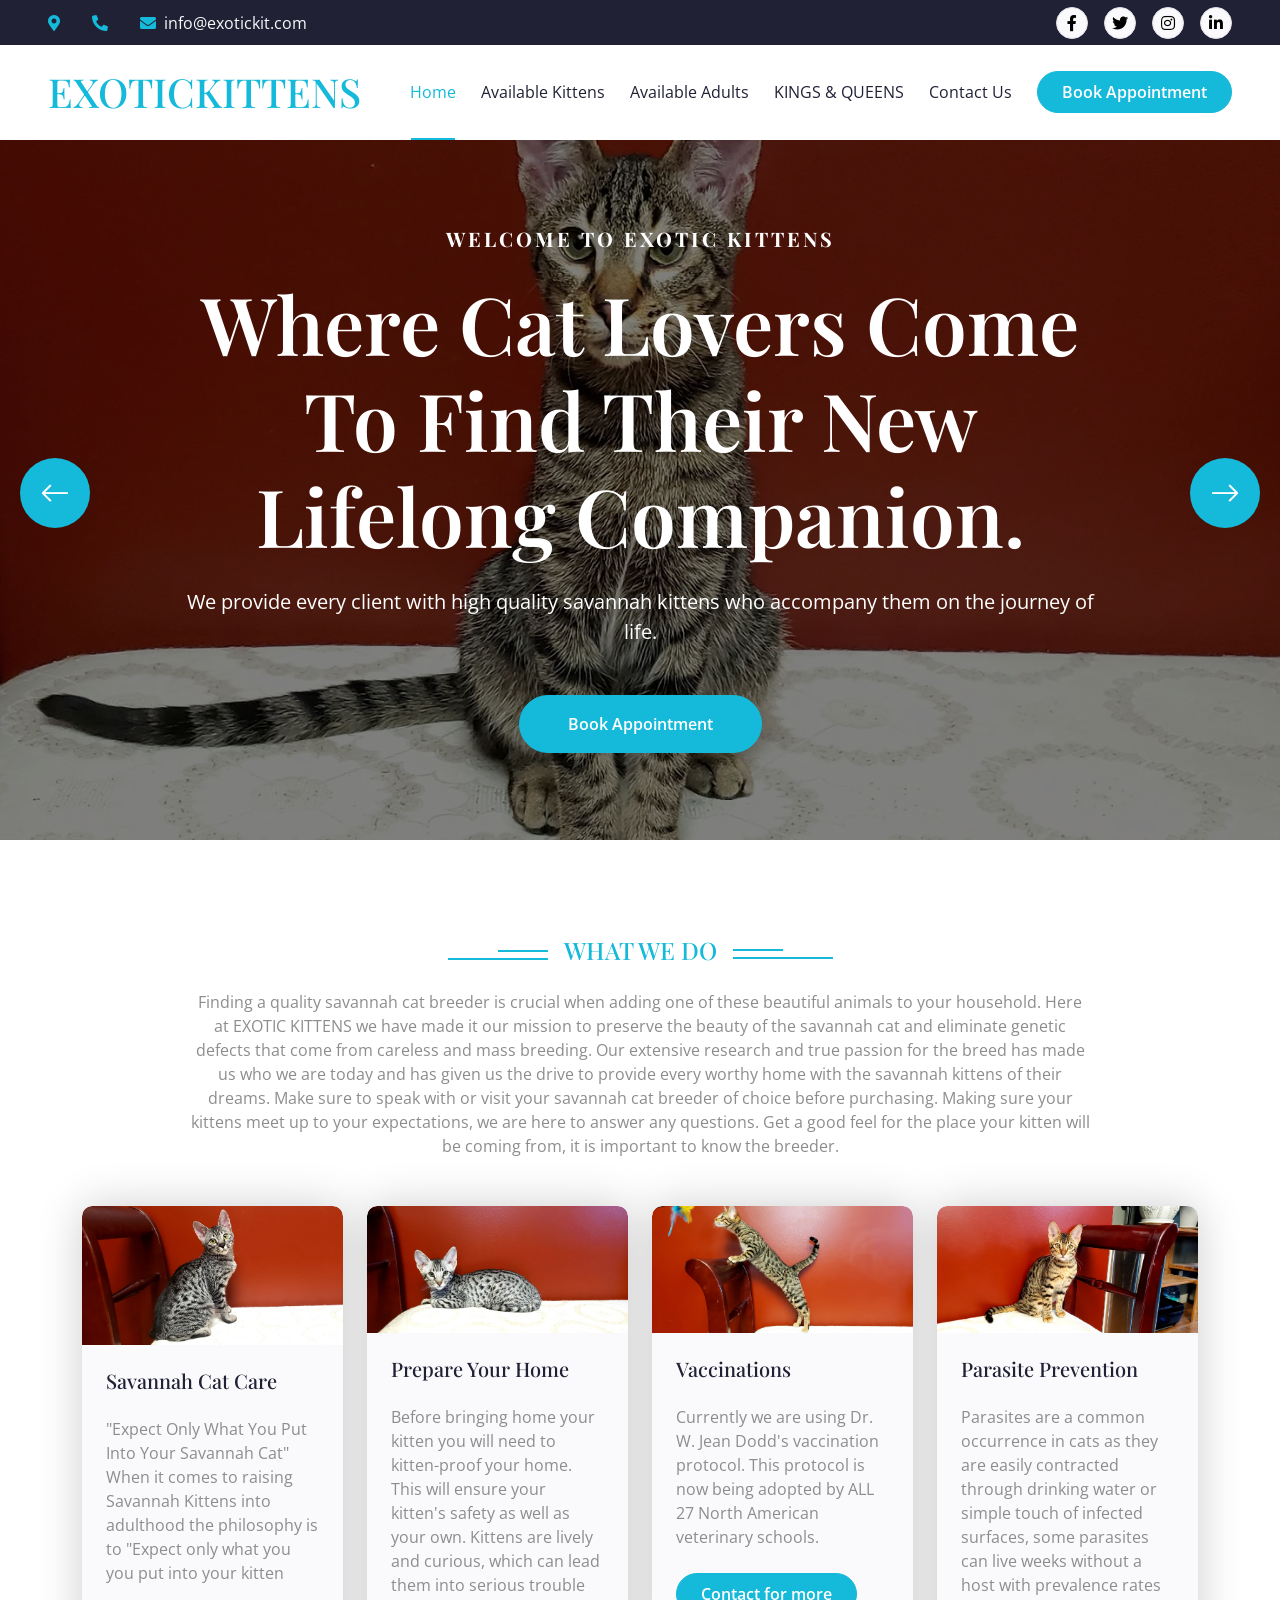
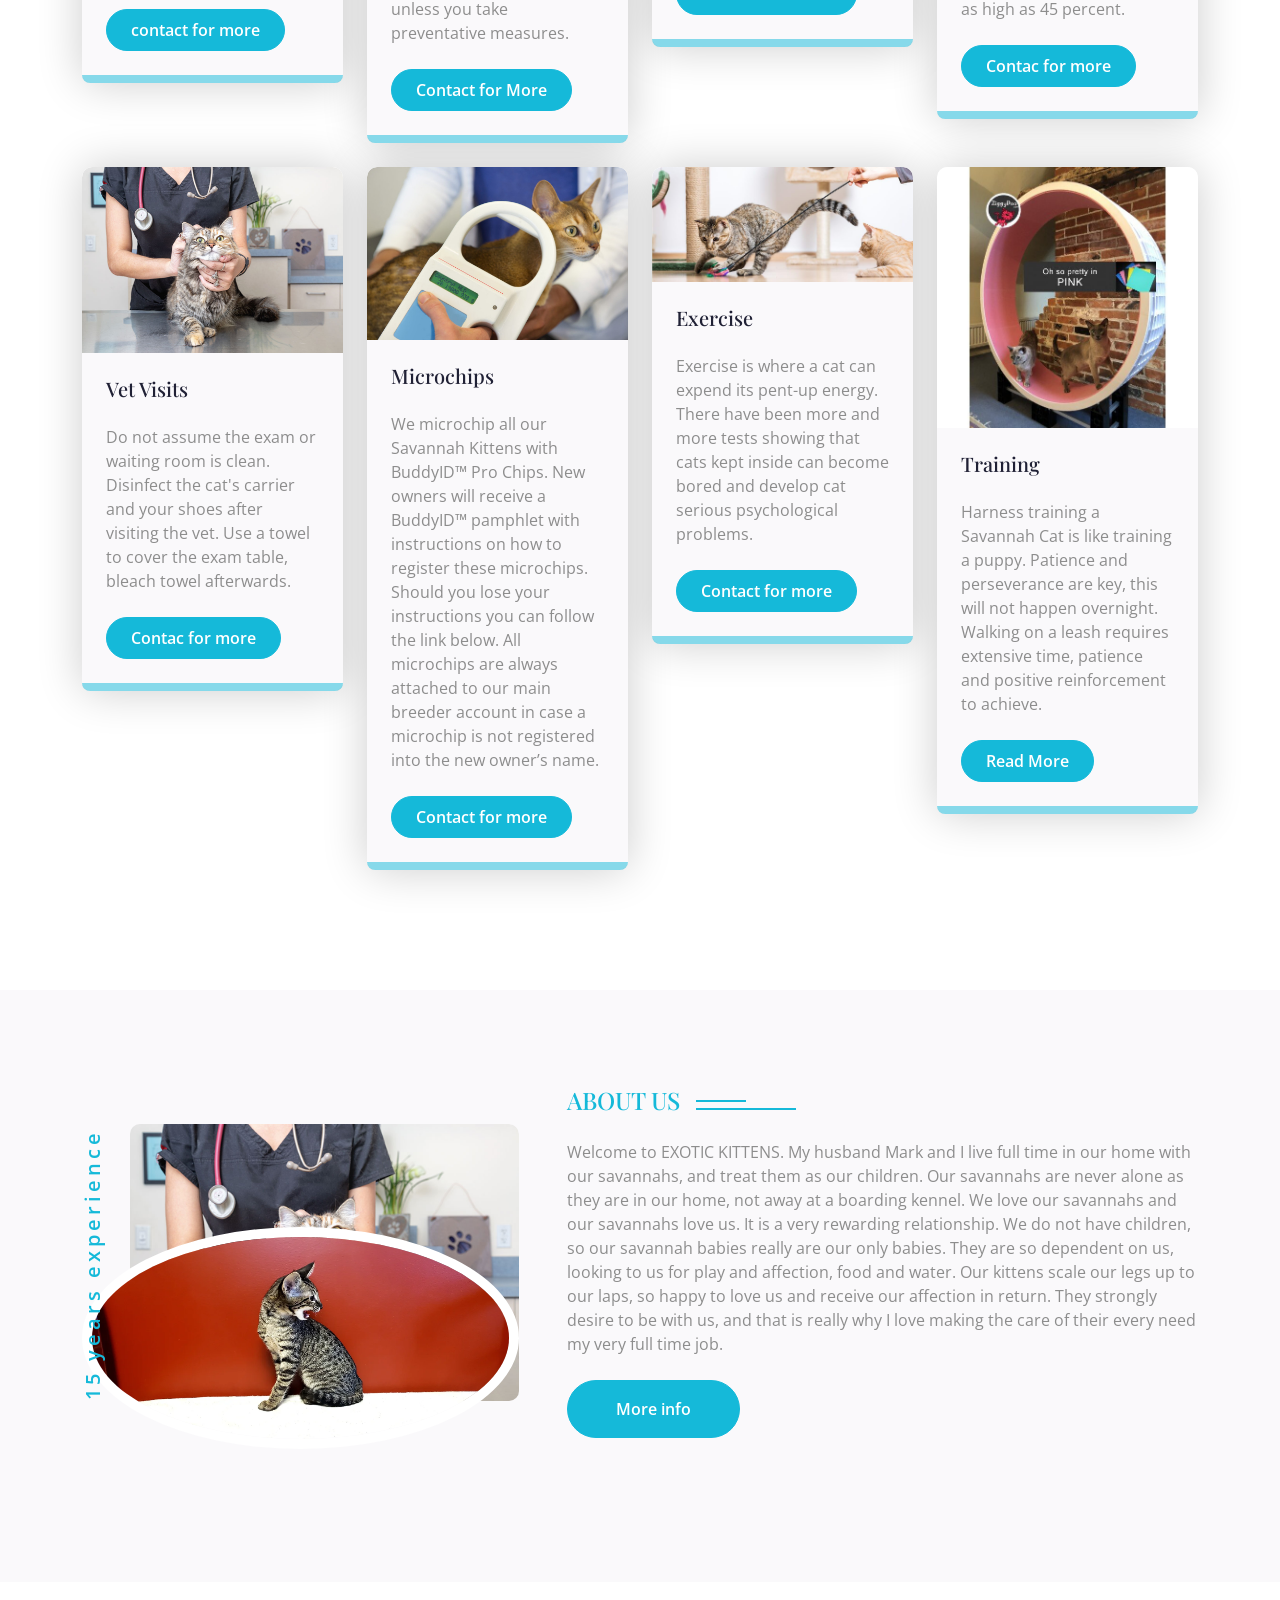
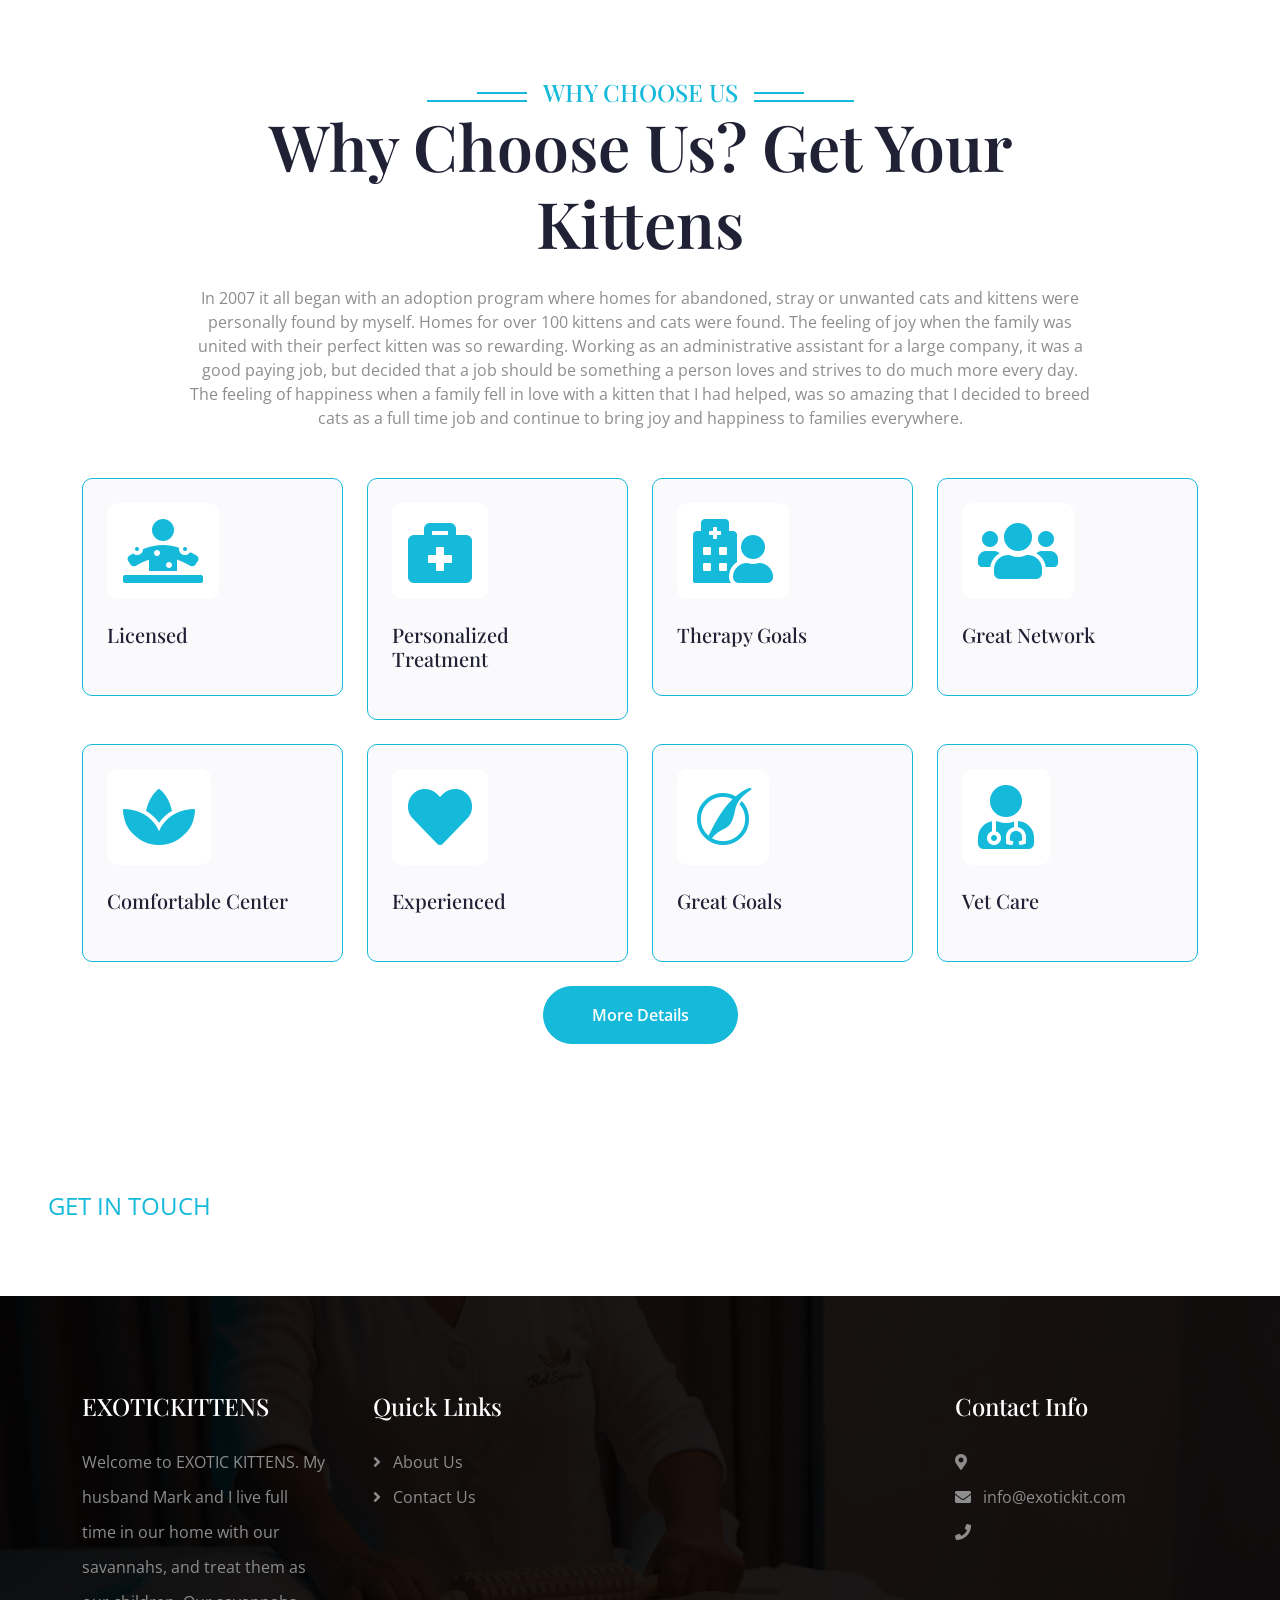
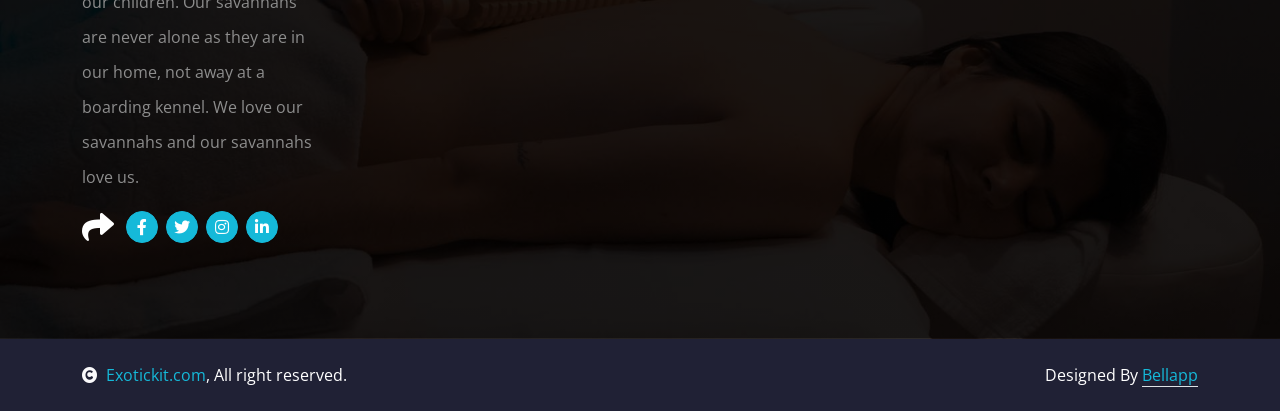
==== index.html @ 4e2f263b "changes on appoitment" ====
<!DOCTYPE html>
<html lang="en">

    <head>
        <meta charset="utf-8">
        <title>EXOTIC KITTENS</title>
        <meta content="width=device-width, initial-scale=1.0" name="viewport">
        <meta content="" name="keywords">
        <meta content="" name="description">

        <!-- Google Web Fonts -->
        <link rel="preconnect" href="https://fonts.googleapis.com">
        <link rel="preconnect" href="https://fonts.gstatic.com" crossorigin>
        <link href="https://fonts.googleapis.com/css2?family=Open+Sans:wght@400;500;600&family=Playfair+Display:wght@400;500;600&display=swap" rel="stylesheet"> 

        <!-- Icon Font Stylesheet -->
        <link rel="stylesheet" href="https://use.fontawesome.com/releases/v5.15.4/css/all.css"/>
        <link href="https://cdn.jsdelivr.net/npm/bootstrap-icons@1.4.1/font/bootstrap-icons.css" rel="stylesheet">

        <!-- Libraries Stylesheet -->
        <link href="lib/animate/animate.min.css" rel="stylesheet">
        <link href="lib/owlcarousel/assets/owl.carousel.min.css" rel="stylesheet">

        <!--favicon-->
        <link rel="icon" type="image/x-icon" href="img/header (2).jpg">

        <!-- Customized Bootstrap Stylesheet -->
        <link href="css/bootstrap.min.css" rel="stylesheet">

        <!-- Template Stylesheet -->
        <link href="css/style.css" rel="stylesheet">


        <!--google Translate-->

    
<div id="google_translate_element"></div>

<script type="text/javascript">
function googleTranslateElementInit() {
  new google.translate.TranslateElement({pageLanguage: 'en'}, 'google_translate_element');
}
</script>

<script type="text/javascript" src="//translate.google.com/translate_a/element.js?cb=googleTranslateElementInit"></script>
       
<!--end of google-->
    </head>

    <body>

        <!-- Spinner Start -->
        <div id="spinner" class="show bg-white position-fixed translate-middle w-100 vh-100 top-50 start-50 d-flex align-items-center justify-content-center">
            <div class="spinner-border text-primary" style="width: 3rem; height: 3rem;" role="status">
                <span class="sr-only">Loading...</span>
            </div>
        </div>
        <!-- Spinner End -->


        <!-- Topbar Start -->
        <div class="container-fluid bg-dark px-5 d-none d-lg-block">
            <div class="row gx-0 align-items-center" style="height: 45px;">
                <div class="col-lg-8 text-center text-lg-start mb-lg-0">
                    <div class="d-flex flex-wrap">
                        <a href="#" class="text-light me-4"><i class="fas fa-map-marker-alt text-primary me-2"></i></a>
                        <a href="#" class="text-light me-4"><i class="fas fa-phone-alt text-primary me-2"></i></a>
                        <a href="#" class="text-light me-0"><i class="fas fa-envelope text-primary me-2"></i>info@exotickit.com</a>
                    </div>
                </div>
                <div class="col-lg-4 text-center text-lg-end">
                    <div class="d-flex align-items-center justify-content-end">
                        <a href="#" class="btn btn-light btn-square border rounded-circle nav-fill me-3"><i class="fab fa-facebook-f"></i></a>
                        <a href="#" class="btn btn-light btn-square border rounded-circle nav-fill me-3"><i class="fab fa-twitter"></i></a>
                        <a href="#" class="btn btn-light btn-square border rounded-circle nav-fill me-3"><i class="fab fa-instagram"></i></a>
                        <a href="#" class="btn btn-light btn-square border rounded-circle nav-fill me-0"><i class="fab fa-linkedin-in"></i></a>
                    </div>
                </div>
            </div>
        </div>
        <!-- Topbar End -->


        <!-- Navbar & Hero Start -->
        <div class="container-fluid position-relative p-0">
            <nav class="navbar navbar-expand-lg navbar-light bg-white px-4 px-lg-5 py-3 py-lg-0">
                <a href="index.html" class="navbar-brand p-0">
                    <h1 class="text-primary m-0">EXOTICKITTENS</h1>
                   <!-- <img src="img/logokittennew.jpeg" alt="Logo"> -->
                </a>
                <button class="navbar-toggler" type="button" data-bs-toggle="collapse" data-bs-target="#navbarCollapse">
                    <span class="fa fa-bars"></span>
                </button>
                <div class="collapse navbar-collapse" id="navbarCollapse">
                    <div class="navbar-nav ms-auto py-0">
                        <a href="index.html" class="nav-item nav-link active">Home</a>
                        
                        <a href="main.html" class="nav-item nav-link">Available Kittens</a>

                        <a href="Available Adults.html.html" class="nav-item nav-link">Available Adults</a>
                         
                        <a href="QUEENS.html" class="nav-item nav-link">KINGS & QUEENS</a>
                        <a href="contact.html" class="nav-item nav-link">Contact Us</a>
                    </div>
                    <a href="appointment.html" class="btn btn-primary rounded-pill text-white py-2 px-4 flex-wrap flex-sm-shrink-0">Book Appointment</a>
                </div>
            </nav>
            </div>


            <!-- Carousel Start -->
            <div class="header-carousel owl-carousel">
                <div class="header-carousel-item">
                    <img src="img/av1.webp" class="img-fluid w-100" alt="Image">
                    <div class="carousel-caption">
                        <div class="carousel-caption-content p-3">
                            <h5 class="text-white text-uppercase fw-bold mb-4" style="letter-spacing: 3px;">Welcome To EXOTIC KITTENS</h5>
                            <h1 class="display-1 text-capitalize text-white mb-4">where cat lovers come to find their new lifelong companion.</h1>
                            <p class="mb-5 fs-5">
                                We provide every client with high quality savannah kittens who accompany them on the journey of life.
                            </p>
                            <a class="btn btn-primary rounded-pill text-white py-3 px-5" href="appointment.html">Book Appointment</a>
                        </div>
                    </div>
                </div>
                <div class="header-carousel-item">
                    <img src="img/sava13.webp" class="img-fluid w-100" alt="Image">
                    <div class="carousel-caption">
                        <div class="carousel-caption-content p-3">
                            <h5 class="text-white text-uppercase fw-bold mb-4" style="letter-spacing: 3px;">We are the finest savannah cat breeder </h5>
                            <h1 class="display-1 text-capitalize text-white mb-4"></h1>
                            <p class="mb-5 fs-5 animated slideInDown">Whoever said man’s best friend is a dog has obviously never been in the company of a beautiful purebred savannah cat and felt their undying need to please their owners. 
                            </p>
                            <a class="btn btn-primary rounded-pill text-white py-3 px-5" href="appointment.html">Book Appointment</a>
                        </div>
                    </div>
                </div>
            </div>
            <!-- Carousel End -->
        </div>
        <!-- Navbar & Hero End -->


        <!-- Services Start -->
        <div class="container-fluid service py-5">
            <div class="container py-5">
                <div class="section-title mb-5 wow fadeInUp" data-wow-delay="0.2s">
                    <div class="sub-style">
                        <h4 class="sub-title px-3 mb-0">What We Do</h4>
                    </div>
                    <h1 class="display-3 mb-4"></h1>
                    <p class="mb-0">Finding a quality savannah cat breeder is crucial when adding one of these beautiful animals to your household. Here at EXOTIC KITTENS we have made it our mission to preserve the beauty of the savannah cat and eliminate genetic defects that come from careless and mass breeding. Our extensive research and true passion for the breed has made us who we are today and has given us the drive to provide every worthy home with the savannah kittens of their dreams. Make sure to speak with or visit your savannah cat breeder of choice before purchasing. Making sure your kittens meet up to your expectations, we are here to answer any questions. Get a good feel for the place your kitten will be coming from, it is important to know the breeder.</p>
                </div>
                <div class="row g-4 justify-content-center">
                    <div class="col-md-6 col-lg-4 col-xl-3 wow fadeInUp" data-wow-delay="0.1s">
                        <div class="service-item rounded">
                           <div class="service-img rounded-top">
                                <img src="img/sava11.webp" class="img-fluid rounded-top w-100" alt="">
                           </div>
                            <div class="service-content rounded-bottom bg-light p-4">
                                <div class="service-content-inner">
                                    <h5 class="mb-4">Savannah Cat Care</h5>
                                    <p class="mb-4">"Expect Only What You Put Into Your Savannah Cat"

                                        When it comes to raising Savannah Kittens into adulthood the philosophy is to "Expect only what you you put into your kitten</p>
                                    <a href="appointment.html" class="btn btn-primary rounded-pill text-white py-2 px-4 mb-2">contact for more</a>
                                </div>
                            </div>
                        </div>
                    </div>
                    <div class="col-md-6 col-lg-4 col-xl-3 wow fadeInUp" data-wow-delay="0.3s">
                        <div class="service-item rounded">
                           <div class="service-img rounded-top">
                                <img src="img/sava12.webp" class="img-fluid rounded-top w-100" alt="">
                           </div>
                            <div class="service-content rounded-bottom bg-light p-4">
                                <div class="service-content-inner">
                                    <h5 class="mb-4">Prepare Your Home</h5>
                                    <p class="mb-4">
                                        Before bringing home your kitten you will need to kitten-proof your home. This will ensure your kitten's safety as well as your own. Kittens are lively and curious, which can lead them into serious trouble unless you take preventative measures.
  
                                    </p>
                                    <a href="#" class="btn btn-primary rounded-pill text-white py-2 px-4 mb-2">Contact for More</a>
                                </div>
                            </div>
                        </div>
                    </div>
                    <div class="col-md-6 col-lg-4 col-xl-3 wow fadeInUp" data-wow-delay="0.5s">
                        <div class="service-item rounded">
                           <div class="service-img rounded-top">
                                <img src="img/sava13.webp" class="img-fluid rounded-top w-100" alt="">
                           </div>
                            <div class="service-content rounded-bottom bg-light p-4">
                                <div class="service-content-inner">
                                    <h5 class="mb-4">Vaccinations</h5>
                                    <p class="mb-4">Currently we are using Dr. W. Jean Dodd's vaccination protocol. This protocol is now being adopted by ALL 27 North American veterinary schools.    

                                         
                                    </p>
                                    <a href="appointment.html" class="btn btn-primary rounded-pill text-white py-2 px-4 mb-2">Contact for more</a>
                                </div>
                            </div>
                        </div>
                    </div>
                    <div class="col-md-6 col-lg-4 col-xl-3 wow fadeInUp" data-wow-delay="0.7s">
                        <div class="service-item rounded">
                           <div class="service-img rounded-top">
                                <img src="img/sava14.webp" class="img-fluid rounded-top w-100" alt="">
                           </div>
                            <div class="service-content rounded-bottom bg-light p-4">
                                <div class="service-content-inner">
                                    <h5 class="mb-4">Parasite Prevention</h5>
                                    <p class="mb-4">Parasites are a common occurrence in cats as they are easily contracted through drinking water or simple touch of infected surfaces, some parasites can live weeks without a host with prevalence rates as high as 45 percent. </p>
                                    <a href="appointment.html" class="btn btn-primary rounded-pill text-white py-2 px-4 mb-2">Contac for more</a>
                                </div>
                            </div>
                        </div>
                    </div>
                    <div class="col-md-6 col-lg-4 col-xl-3 wow fadeInUp" data-wow-delay="0.1s">
                        <div class="service-item rounded">
                           <div class="service-img rounded-top">
                                <img src="img/Vet Visits.jpg" class="img-fluid rounded-top w-100" alt="">
                           </div>
                            <div class="service-content rounded-bottom bg-light p-4">
                                <div class="service-content-inner">
                                    <h5 class="mb-4">Vet Visits</h5>
                                    <p class="mb-4">
                                        Do not assume the exam or waiting room is clean.

Disinfect the cat's carrier and your shoes after visiting the vet.

Use a towel to cover the exam table, bleach towel afterwards.

                                    </p>
                                    <a href="appointment.html" class="btn btn-primary rounded-pill text-white py-2 px-4 mb-2">Contac for more</a>
                                </div>
                            </div>
                        </div>
                    </div>
                    <div class="col-md-6 col-lg-4 col-xl-3 wow fadeInUp" data-wow-delay="0.3s">
                        <div class="service-item rounded">
                           <div class="service-img rounded-top">
                                <img src="img/Microchips.jpeg" class="img-fluid rounded-top w-100" alt="">
                           </div>
                            <div class="service-content rounded-bottom bg-light p-4">
                                <div class="service-content-inner">
                                    <h5 class="mb-4">Microchips</h5>
                                    <p class="mb-4"> We microchip all our Savannah Kittens with BuddyID™ Pro Chips. New owners will receive a BuddyID™ pamphlet with instructions on how to register these microchips. Should you lose your instructions you can follow the link below. All microchips are always attached to our main breeder account in case a microchip is not registered into the new owner’s name.  </p>
                                    <a href="#" class="btn btn-primary rounded-pill text-white py-2 px-4 mb-2">Contact for more</a>
                                </div>
                            </div>
                        </div>
                    </div>
                    <div class="col-md-6 col-lg-4 col-xl-3 wow fadeInUp" data-wow-delay="0.5s">
                        <div class="service-item rounded">
                           <div class="service-img rounded-top">
                                <img src="img/Exercise.jpg" class="img-fluid rounded-top w-100" alt="">
                           </div>
                            <div class="service-content rounded-bottom bg-light p-4">
                                <div class="service-content-inner">
                                    <h5 class="mb-4">Exercise</h5>
                                    <p class="mb-4">Exercise is where a cat can expend its pent-up energy. There have been more and more tests showing that cats kept inside can become bored and develop cat serious psychological problems. </p>
                                    <a href="appointment.html" class="btn btn-primary rounded-pill text-white py-2 px-4 mb-2">Contact for more</a>
                                </div>
                            </div>
                        </div>
                    </div>
                    <div class="col-md-6 col-lg-4 col-xl-3 wow fadeInUp" data-wow-delay="0.7s">
                        <div class="service-item rounded">
                           <div class="service-img rounded-top">
                                <img src="img/Training.jpg" class="img-fluid rounded-top w-100" alt="">
                           </div>
                            <div class="service-content rounded-bottom bg-light p-4">
                                <div class="service-content-inner">
                                    <h5 class="mb-4">Training</h5>
                                    <p class="mb-4">Harness training a Savannah Cat is like training a puppy. Patience and perseverance are key, this will not happen overnight. Walking on a leash requires extensive time, patience and positive reinforcement to achieve.</p>
                                    <a href="appointment.html" class="btn btn-primary rounded-pill text-white py-2 px-4 mb-2">Read More</a>
                                </div>
                            </div>
                        </div>
                    </div>
                    <div class="col-12 text-center wow fadeInUp" data-wow-delay="0.2s">
                        
                    </div>
                </div>
            </div>
        </div>
        <!-- Services End -->


        <!-- About Start -->
        <div class="container-fluid about bg-light py-5">
            <div class="container py-5">
                <div class="row g-5 align-items-center">
                    <div class="col-lg-5 wow fadeInLeft" data-wow-delay="0.2s">
                        <div class="about-img pb-5 ps-5">
                            <img src="img//Vet Visits.jpg" class="img-fluid rounded w-100" style="object-fit: cover;" alt="Image">
                            <div class="about-img-inner">
                                <img src="img/sava15.webp" class="img-fluid rounded-circle w-100 h-100" alt="Image">
                            </div>
                            <div class="about-experience">15 years experience</div>
                        </div>
                    </div>
                    <div class="col-lg-7 wow fadeInRight" data-wow-delay="0.4s">
                        <div class="section-title text-start mb-5">
                            <h4 class="sub-title pe-3 mb-0">About Us</h4>
                            <h1 class="display-3 mb-4"></h1>
                            <p class="mb-4">Welcome to EXOTIC KITTENS. My husband Mark and I live full time in our home with our savannahs, and treat them as our children. Our savannahs are never alone as they are in our home, not away at a boarding kennel. We love our savannahs and our savannahs love us. It is a very rewarding relationship. We do not have children, so our savannah babies really are our only babies. They are so dependent on us, looking to us for play and affection, food and water. Our kittens scale our legs up to our laps, so happy to love us and receive our affection in return. They strongly desire to be with us, and that is really why I love making the care of their every need my very full time job.</p>
                            <div class="mb-4">
                                  
                            </div>
                            <a href="appointment.html" class="btn btn-primary rounded-pill text-white py-3 px-5">More info</a>
                        </div>
                    </div>
                </div>
            </div>
        </div>
        <!-- About End -->

        <!-- Feature Start -->
        <div class="container-fluid feature py-5">
            <div class="container py-5">
                <div class="section-title mb-5 wow fadeInUp" data-wow-delay="0.1s">
                    <div class="sub-style">
                        <h4 class="sub-title px-3 mb-0">Why Choose Us</h4>
                    </div>
                    <h1 class="display-3 mb-4">Why Choose Us? Get Your Kittens</h1>
                    <p class="mb-0">In 2007 it all began with an adoption program where homes for abandoned, stray or unwanted cats and kittens were personally found by myself.  Homes for over 100 kittens and cats were found. The feeling of joy when the family was united with their perfect kitten was so rewarding. Working as an administrative assistant for a large company,  it was a good paying job, but decided that a job should be something a person loves and strives to do much more every day.  The feeling of happiness when a family fell in love with a kitten that I had helped, was so amazing that I decided to breed cats as a full time job and continue to bring joy and happiness to families everywhere.
                    </p>
                </div>
                <div class="row g-4 justify-content-center">
                    <div class="col-md-6 col-lg-4 col-xl-3 wow fadeInUp" data-wow-delay="0.1s">
                        <div class="row-cols-1 feature-item p-4">
                            <div class="col-12">
                                <div class="feature-icon mb-4">
                                    <div class="p-3 d-inline-flex bg-white rounded">
                                        <i class="fas fa-diagnoses fa-4x text-primary"></i>
                                    </div>
                                </div>
                                <div class="feature-content d-flex flex-column">
                                    <h5 class="mb-4">Licensed </h5>
                                    <p class="mb-0"> </p>
                                </div>
                            </div>
                        </div>
                    </div>
                    <div class="col-md-6 col-lg-4 col-xl-3 wow fadeInUp" data-wow-delay="0.3s">
                        <div class="row-cols-1 feature-item p-4">
                            <div class="col-12">
                                <div class="feature-icon mb-4">
                                    <div class="p-3 d-inline-flex bg-white rounded">
                                        <i class="fas fa-briefcase-medical fa-4x text-primary"></i>
                                    </div>
                                </div>
                                <div class="feature-content d-flex flex-column">
                                    <h5 class="mb-4">Personalized Treatment</h5>
                                    <p class="mb-0"></p>
                                </div>
                            </div>
                        </div>
                    </div>
                    <div class="col-md-6 col-lg-4 col-xl-3 wow fadeInUp" data-wow-delay="0.5s">
                        <div class="row-cols-1 feature-item p-4">
                            <div class="col-12">
                                <div class="feature-icon mb-4">
                                    <div class="p-3 d-inline-flex bg-white rounded">
                                        <i class="fas fa-hospital-user fa-4x text-primary"></i>
                                    </div>
                                </div>
                                <div class="feature-content d-flex flex-column">
                                    <h5 class="mb-4">Therapy Goals</h5>
                                    <p class="mb-0"></p>
                                </div>
                            </div>
                        </div>
                    </div>
                    <div class="col-md-6 col-lg-4 col-xl-3 wow fadeInUp" data-wow-delay="0.7s">
                        <div class="row-cols-1 feature-item p-4">
                            <div class="col-12">
                                <div class="feature-icon mb-4">
                                    <div class="p-3 d-inline-flex bg-white rounded">
                                        <i class="fas fa-users fa-4x text-primary"></i>
                                    </div>
                                </div>
                                <div class="feature-content d-flex flex-column">
                                    <h5 class="mb-4">Great Network</h5>
                                    <p class="mb-0"> </p>
                                </div>
                            </div>
                        </div>
                    </div>
                    <div class="col-md-6 col-lg-4 col-xl-3 wow fadeInUp" data-wow-delay="0.1s">
                        <div class="row-cols-1 feature-item p-4">
                            <div class="col-12">
                                <div class="feature-icon mb-4">
                                    <div class="p-3 d-inline-flex bg-white rounded">
                                        <i class="fas fa-spa fa-4x text-primary"></i>
                                    </div>
                                </div>
                                <div class="feature-content d-flex flex-column">
                                    <h5 class="mb-4">Comfortable Center</h5>
                                    <p class="mb-0"></p>
                                </div>
                            </div>
                        </div>
                    </div>
                    <div class="col-md-6 col-lg-4 col-xl-3 wow fadeInUp" data-wow-delay="0.3s">
                        <div class="row-cols-1 feature-item p-4">
                            <div class="col-12">
                                <div class="feature-icon mb-4">
                                    <div class="p-3 d-inline-flex bg-white rounded">
                                        <i class="fas fa-heart fa-4x text-primary"></i>
                                    </div>
                                </div>
                                <div class="feature-content d-flex flex-column">
                                    <h5 class="mb-4">Experienced </h5>
                                    <p class="mb-0"></p>
                                </div>
                            </div>
                        </div>
                    </div>
                    <div class="col-md-6 col-lg-4 col-xl-3 wow fadeInUp" data-wow-delay="0.5s">
                        <div class="row-cols-1 feature-item p-4">
                            <div class="col-12">
                                <div class="feature-icon mb-4">
                                    <div class="p-3 d-inline-flex bg-white rounded">
                                        <i class="fab fa-pied-piper fa-4x text-primary"></i>
                                    </div>
                                </div>
                                <div class="feature-content d-flex flex-column">
                                    <h5 class="mb-4">Great Goals</h5>
                                    <p class="mb-0"> </p>
                                </div>
                            </div>
                        </div>
                    </div>
                    <div class="col-md-6 col-lg-4 col-xl-3 wow fadeInUp" data-wow-delay="0.7s">
                        <div class="row-cols-1 feature-item p-4">
                            <div class="col-12">
                                <div class="feature-icon mb-4">
                                    <div class="p-3 d-inline-flex bg-white rounded">
                                        <i class="fas fa-user-md fa-4x text-primary"></i>
                                    </div>
                                </div>
                                <div class="feature-content d-flex flex-column">
                                    <h5 class="mb-4">Vet Care</h5>
                                    <p class="mb-0"></p>
                                </div>
                            </div>
                        </div>
                    </div>
                    <div class="col-12 text-center wow fadeInUp" data-wow-delay="0.2s">
                        <a href="appointment.html" class="btn btn-primary rounded-pill text-white py-3 px-5">More Details</a>
                    </div>
                </div>
            </div>
        </div>
        <!-- Feature End -->
<!--      -->



<div class="col-lg-6 wow fadeInRight" data-wow-delay="0.4s">
    <div class="appointment-form rounded p-5">
        <p class="fs-4 text-uppercase text-primary">Get In Touch</p>
        <h1 class="display-5 mb-4"></h1>
        <script type="text/javascript" src="https://form.jotform.com/jsform/240613470570551"></script>
    </div>
</div>

        <!-- Footer Start -->
        <div class="container-fluid footer py-5 wow fadeIn" data-wow-delay="0.2s">
            <div class="container py-5">
                <div class="row g-5">
                    <div class="col-md-6 col-lg-6 col-xl-3">
                        <div class="footer-item d-flex flex-column">
                            <h4 class="text-white mb-4">EXOTICKITTENS</h4>
                            <p>Welcome to EXOTIC KITTENS. My husband Mark and I live full time in our home with our savannahs, and treat them as our children. Our savannahs are never alone as they are in our home, not away at a boarding kennel. We love our savannahs and our savannahs love us. 
                            </p>
                            <div class="d-flex align-items-center">
                                <i class="fas fa-share fa-2x text-white me-2"></i>
                                <a class="btn-square btn btn-primary text-white rounded-circle mx-1" href=""><i class="fab fa-facebook-f"></i></a>
                                <a class="btn-square btn btn-primary text-white rounded-circle mx-1" href=""><i class="fab fa-twitter"></i></a>
                                <a class="btn-square btn btn-primary text-white rounded-circle mx-1" href=""><i class="fab fa-instagram"></i></a>
                                <a class="btn-square btn btn-primary text-white rounded-circle mx-1" href=""><i class="fab fa-linkedin-in"></i></a>
                            </div>
                        </div>
                    </div>
                    <div class="col-md-6 col-lg-6 col-xl-3">
                        <div class="footer-item d-flex flex-column">
                            <h4 class="mb-4 text-white">Quick Links</h4>
                            <a href=""><i class="fas fa-angle-right me-2"></i> About Us</a>
                            <a href=""><i class="fas fa-angle-right me-2"></i> Contact Us</a>
                           
                        </div>
                    </div>
                    <div class="col-md-6 col-lg-6 col-xl-3">
                        <div class="footer-item d-flex flex-column">
                            <h4 class="mb-4 text-white"></h4>
                             
                        </div>
                    </div>
                    <div class="col-md-6 col-lg-6 col-xl-3">
                        <div class="footer-item d-flex flex-column">
                            <h4 class="mb-4 text-white">Contact Info</h4>
                            <a href=""><i class="fa fa-map-marker-alt me-2"></i></a>
                            <a href=""><i class="fas fa-envelope me-2"></i> info@exotickit.com</a>
                             
                            <a href=""><i class="fas fa-phone me-2"></i></a>
                           
                        </div>
                    </div>
                </div>
            </div>
        </div>
        <!-- Footer End -->
        
        <!-- Copyright Start -->
        <div class="container-fluid copyright py-4">
            <div class="container">
                <div class="row g-4 align-items-center">
                    <div class="col-md-6 text-center text-md-start mb-md-0">
                        <span class="text-white"><a href="#"><i class="fas fa-copyright text-light me-2"></i>Exotickit.com</a>, All right reserved.</span>
                    </div>
                    <div class="col-md-6 text-center text-md-end text-white">
                        <!--/*** This template is free as long as you keep the below author’s credit link/attribution link/backlink. ***/-->
                        <!--/*** If you'd like to use the template without the below author’s credit link/attribution link/backlink, ***/-->
                        <!--/*** you can purchase the Credit Removal License from "https://htmlcodex.com/credit-removal". ***/-->
                        Designed By <a class="border-bottom" href="https://bellapp.vercel.app/">Bellapp</a> <a class="border-bottom" href="https://themewagon.com"></a>
                    </div>
                </div>
            </div>
        </div>
        <!-- Copyright End -->

        <!-- Back to Top -->
        <a href="#" class="btn btn-primary btn-lg-square back-to-top"><i class="fa fa-arrow-up"></i></a>   

        
        <!-- JavaScript Libraries -->
        <script src="https://ajax.googleapis.com/ajax/libs/jquery/3.6.4/jquery.min.js"></script>
        <script src="https://cdn.jsdelivr.net/npm/bootstrap@5.0.0/dist/js/bootstrap.bundle.min.js"></script>
        <script src="lib/wow/wow.min.js"></script>
        <script src="lib/easing/easing.min.js"></script>
        <script src="lib/waypoints/waypoints.min.js"></script>
        <script src="lib/owlcarousel/owl.carousel.min.js"></script>
        
    
<!-- Template Javascript -->
        <script src="js/main.js"></script>
        
    </body>

</html>
---- css/style.css ----
/*** Spinner Start ***/
/*** Spinner ***/
#spinner {
    opacity: 0;
    visibility: hidden;
    transition: opacity .5s ease-out, visibility 0s linear .5s;
    z-index: 99999;
}

#spinner.show {
    transition: opacity .5s ease-out, visibility 0s linear 0s;
    visibility: visible;
    opacity: 1;
}
/*** Spinner End ***/

.back-to-top {
    position: fixed;
    right: 30px;
    bottom: 30px;
    display: flex;
    width: 45px;
    height: 45px;
    align-items: center;
    justify-content: center;
    transition: 0.5s;
    z-index: 99;
}

/*** Button Start ***/
.btn {
    font-weight: 600;
    transition: .5s;
}

.btn-square {
    width: 32px;
    height: 32px;
}

.btn-sm-square {
    width: 34px;
    height: 34px;
}

.btn-md-square {
    width: 44px;
    height: 44px;
}

.btn-lg-square {
    width: 56px;
    height: 56px;
}

.btn-square,
.btn-sm-square,
.btn-md-square,
.btn-lg-square {
    padding: 0;
    display: flex;
    align-items: center;
    justify-content: center;
    font-weight: normal;
    border-radius: 50%;
}

.btn.btn-primary {
    box-shadow: inset 0 0 0 0 var(--bs-primary);
}

.btn.btn-primary:hover {
    box-shadow: inset 300px 0 0 0 var(--bs-light) !important;
    color: var(--bs-primary) !important;
}

.btn.btn-light {
    box-shadow: inset 0 0 0 0 var(--bs-primary);
}

.btn.btn-light:hover {
    box-shadow: inset 300px 0 0 0 var(--bs-primary);
    color: var(--bs-light) !important;
}

.btn-hover {
    transition: 0.5s;
}

.btn-hover:hover {
    color: var(--bs-secondary) !important;
}

/*** Section Title Start ***/
.section-title {
    max-width: 900px;
    text-align: center;
    margin: 0 auto;
}

.section-title .sub-style {
    position: relative;
    display: inline-block;
    text-transform: uppercase;
    color: var(--bs-primary);
}

.section-title .sub-style::before {
    content: "";
    width: 100px;
    position: absolute;
    top: 50%;
    left: 0;
    transform: translateY(-50%);
    margin-top: 8px;
    margin-left: -100px;
    border: 1px solid var(--bs-primary) !important;
}

.section-title .sub-style::after {
    content: "";
    width: 50px;
    position: absolute;
    top: 50%;
    left: 0;
    transform: translateY(-50%);
    margin-bottom: 5px;
    margin-left: -50px;
    border: 1px solid var(--bs-primary) !important;
}

.sub-title {
    position: relative;
    display: inline-block;
    text-transform: uppercase;
    color: var(--bs-primary);
}

.sub-title::before {
    content: "";
    width: 100px;
    position: absolute;
    top: 50%;
    right: 0;
    transform: translateY(-50%);
    margin-top: 8px;
    margin-right: -100px;
    border: 1px solid var(--bs-primary) !important;
}

.sub-title::after {
    content: "";
    width: 50px;
    position: absolute;
    top: 50%;
    right: 0;
    transform: translateY(-50%);
    margin-bottom: 8px;
    margin-right: -50px;
    border: 1px solid var(--bs-primary) !important;
}


/*** Topbar Start ***/
.fixed-top .container {
    transition: 0.5s;
}

.topbar {
    padding: 2px 10px 2px 20px;
    background: var(--bs-primary) !important;
}

.topbar a,
.topbar a i {
    transition: 0.5s;
}

.topbar a:hover,
.topbar a i:hover {
    color: var(--bs-secondary) !important;
}


@media (max-width: 576px) {
    .topbar {
        display: none;    
    }
}
/*** Topbar End ***/


/*** Navbar ***/
.navbar-light .navbar-nav .nav-link {
    font-family: 'Open Sans', sans-serif;
    position: relative;
    margin-right: 25px;
    padding: 35px 0;
    color: var(--bs-dark) !important;
    font-size: 16px;
    font-weight: 400;
    outline: none;
    transition: .5s;
}

.sticky-top.navbar-light .navbar-nav .nav-link {
    padding: 20px 0;
    color: var(--dark) !important;
}

.navbar-light .navbar-nav .nav-link:hover,
.navbar-light .navbar-nav .nav-link.active {
    color: var(--bs-primary) !important;
}

.navbar-light .navbar-brand img {
    max-height: 50px;
    transition: .5s;
}

.sticky-top.navbar-light .navbar-brand img {
    max-height: 45px;
}

.navbar .dropdown-toggle::after {
    border: none;
    content: "\f107";
    font-family: "Font Awesome 5 Free";
    font-weight: 600;
    vertical-align: middle;
    margin-left: 8px;
}

@media (min-width: 1200px) {
    .navbar .nav-item .dropdown-menu {
        display: block;
        visibility: hidden;
        top: 100%;
        transform: rotateX(-75deg);
        transform-origin: 0% 0%;
        border: 0;
        border-radius: 10px;
        transition: .5s;
        opacity: 0;
    }
}

.dropdown .dropdown-menu a:hover {
    background: var(--bs-primary);
    color: var(--bs-white);
}

.navbar .nav-item:hover .dropdown-menu {
    transform: rotateX(0deg);
    visibility: visible;
    background: var(--bs-light) !important;
    transition: .5s;
    opacity: 1;
}

@media (max-width: 991.98px) {
    .sticky-top.navbar-light {
        position: relative;
        background: var(--bs-white);
    }

    .navbar.navbar-expand-lg .navbar-toggler {
        padding: 10px 20px;
        border: 1px solid var(--bs-primary);
        color: var(--bs-primary);
    }

    .navbar-light .navbar-collapse {
        margin-top: 15px;
        border-top: 1px solid #DDDDDD;
    }

    .navbar-light .navbar-nav .nav-link,
    .sticky-top.navbar-light .navbar-nav .nav-link {
        padding: 10px 0;
        margin-left: 0;
        color: var(--bs-dark) !important;
    }

    .navbar-light .navbar-brand img {
        max-height: 45px;
    }
}

@media (min-width: 992px) {
    .navbar-light {
        position: absolute;
        width: 100%;
        top: 0;
        left: 0;
        border-bottom: 1px solid rgba(255, 255, 255, .1);
        z-index: 999;
    }
    
    .sticky-top.navbar-light {
        position: fixed;
        background: var(--bs-light) !important;
    }

    .navbar-light .navbar-nav .nav-link::before {
        position: absolute;
        content: "";
        width: 0;
        height: 2px;
        bottom: -1px;
        left: 50%;
        background: var(--bs-primary);
        transition: .5s;
    }

    .navbar-light .navbar-nav .nav-link:hover::before,
    .navbar-light .navbar-nav .nav-link.active::before {
        width: calc(100% - 2px);
        left: 1px;
    }

    .navbar-light .navbar-nav .nav-link.nav-contact::before {
        display: none;
    }
}
/*** Carousel Hero Header Start ***/
.header-carousel {
    position: relative; 
}

.header-carousel .owl-nav .owl-prev {
    position: absolute;
    width: 70px;
    height: 70px;
    top: 50%;
    left: 20px;
    transform: translateY(-50%);
    border-radius: 50%;
    background: var(--bs-primary);
    color: var(--bs-white);
    font-size: 30px;
    display: flex;
    align-items: center;
    justify-content: center;
    transition: 0.5s;
}

.header-carousel .owl-nav .owl-next {
    position: absolute;
    width: 70px;
    height: 70px;
    top: 50%;
    right: 20px;
    transform: translateY(-50%);
    border-radius: 50%;
    background: var(--bs-primary);
    color: var(--bs-white);
    font-size: 30px;
    display: flex;
    align-items: center;
    justify-content: center;
    transition: 0.5s;
}

.header-carousel .owl-nav .owl-prev,
.header-carousel .owl-nav .owl-next {
    transition: 0.5s;
}

.header-carousel .owl-nav .owl-prev:hover,
.header-carousel .owl-nav .owl-next:hover {
    box-shadow: inset 150px 0 0 0 var(--bs-light) !important;
    color: var(--bs-primary) !important;
}

@media (max-width: 576px) {
    .header-carousel .owl-nav .owl-prev,
    .header-carousel .owl-nav .owl-next {
        top: 630px;
        transition: 0.5s;
    }

    .header-carousel .header-carousel-item .carousel-caption .carousel-caption-content {
        width: 95% !important;
    }
 
}

.header-carousel .header-carousel-item,
.header-carousel .header-carousel-item img {
    position: relative;
    width: 100%;
    height: 700px;
    margin-top: 95px;
    display: block;
    object-fit: cover;
    transition: 0.5s;

}

@media (max-width: 992px) {
    .header-carousel .header-carousel-item,
    .header-carousel .header-carousel-item img {
        margin-top: 0;
        transition: 0.5s;
    }

}

@media (min-width: 992px) {
    .header-carousel .owl-nav .owl-prev,
    .header-carousel .owl-nav .owl-next {
        margin-top: 50px;
    }
}

.header-carousel .header-carousel-item .carousel-caption {
    width: 100%;
    height: 100%;
    position: absolute;
    top: 0;
    left: 0;
    padding: 100px 0;
    display: flex;
    align-items: center;
    justify-content: center;
    background: rgba(0, 0, 0, .5);
}

.header-carousel .header-carousel-item .carousel-caption .carousel-caption-content {
    position: relative;
    width: 75%;
    
}
/*** Carousel Hero Header End ***/


/*** Single Page Hero Header Start ***/
.bg-breadcrumb {
    background: linear-gradient(rgba(0, 0, 0, 0.5), rgba(0, 0, 0, 0.5)), url(../img/sava3.webp);
    background-position: center center;
    background-repeat: no-repeat;
    background-size: cover;
    padding: 160px 0 60px 0;
}

.bg-breadcrumb .breadcrumb-item a {
    color: var(--bs-white) !important;
}
/*** Single Page Hero Header End ***/


/*** Service Start ***/
.service .service-item {
    box-shadow: 0 0 45px rgba(0, 0, 0, .2) ;
}

.service .service-item .service-img {
    position: relative;
    overflow: hidden;
    z-index: 1;
}

.service .service-item .service-img img {
    transition: 0.5s;
}

.service .service-item .service-img::before {
    width: 100%;
    height: 0;
    position: absolute;
    content: "";
    top: 0;
    left: 0;
    border-top-right-radius: 10px;
    border-top-left-radius: 10px;
    transition: 0.5s;
    z-index: 5;
    
}

.service .service-item:hover .service-img::before {
    height: 100%;
    background: rgba(21, 185, 217, .3);
}

.service .service-item .service-img:hover img {
    transform: scale(1.3);
}

.service .service-item .service-content {
    position: relative;
    z-index: 2;

}

.service .service-item .service-content::before {
    width: 100%;
    height: 8px;
    position: absolute;
    content: "";
    bottom: 0;
    left: 0;
    border-bottom-left-radius: 10px;
    border-bottom-right-radius: 10px;
    background: rgba(21, 185, 217, .5);
    transition: 0.5s;
    z-index: 3;
}

.service .service-item:hover .service-content::before {
    background: rgba(21, 185, 217, .5);
    height: 100%;
}

.service .service-item .service-content .service-content-inner {
    transition: 0.5s;
}


.service .service-item:hover .service-content .service-content-inner {
    position: relative;
    color: var(--bs-white) !important;
    z-index: 9;
}
.service .service-item:hover .service-content .service-content-inner h5 {
    color: var(--bs-secondary);
}

/*** Service End ***/

/*** About Start ***/
.about .about-img {
    position: relative;
    overflow: hidden;
    height: 100%;
    border-radius: 10px;
}

.about .about-img .about-img-inner {
    position: absolute;
    left: 0; 
    bottom: 0; 
    border: 10px solid; 
    border-color: var(--bs-white) var(--bs-white) var(--bs-white) var(--bs-white);
    border-radius: 50%;

}

.about .about-img .about-experience {
    position: absolute;
    top: 125px; 
    left: -125px; 
    transform: rotate(-90deg);
    background: transparent;
    color: var(--bs-primary);
    font-size: 20px;
    font-weight: 600;
    letter-spacing: 4px;
}

/*** About End ***/

/*** Feature Start ***/
.feature .feature-item {
    position: relative;
    display: flex;
    border: 1px solid var(--bs-primary);
    border-radius: 10px;
    background: var(--bs-light);
    transition: 0.5s;

}

.feature .feature-item::before {
    width: 0;
    height: 100%;
    content: "";
    position: absolute;
    top: 0;
    left: 0;
    border-radius: 10px;
    transition: 0.5s;
}

.feature .feature-item:hover::before {
    width: 100%;
    background: var(--bs-primary);
}

.feature .feature-item .feature-icon {
    display: inline-flex;
    border-radius: 10px;
    transition: 0.5s;
}

.feature .feature-item:hover .feature-icon {
    position: relative;
    z-index: 2;
}

.feature .feature-item:hover .feature-content {
    position: relative;
    color: var(--bs-white);
    z-index: 2;
}

.feature .feature-item:hover .feature-content h5 {
    color: var(--bs-dark);
}
/*** Feature End ***/


/*** Appointment Start ***/
.appointment {
    background: linear-gradient(rgba(255, 255, 255, 0.9), rgba(255, 255, 255, 0.9)), url(../img/Vet\ Visits.jpg);
    background-position: center center;
    background-repeat: no-repeat;
    background-size: cover;
    background-attachment: fixed;
}

.appointment .appointment-form {
    background: rgba(239, 162, 134, 0.3);
}

.appointment .appointment-form .btn.btn-primary {
    box-shadow: inset 0 0 0 0 var(--bs-primary);
}

.appointment .appointment-form .btn.btn-primary:hover {
    box-shadow: inset 600px 0 0 0 var(--bs-light) !important;
    color: var(--bs-primary) !important;
}
/*** Youtube Video start ***/
.video {
    position: relative;
}

.video .btn-play {
    position: absolute;
    z-index: 3;
    top: 50%;
    left: 50%;
    transform: translate(-50%, -50%);
    box-sizing: content-box;
    display: block;
    width: 33px;
    height: 44px;
    border-radius: 50%;
    transition: 0.5s;
    

}

.video .btn-play:before {
    content: "";
    position: absolute;
    z-index: 0;
    left: 50%;
    top: 50%;
    transform: translate(-50%, -50%);
    display: block;
    width: 115px;
    height: 115px;
    background: var(--bs-primary);
    border-radius: 50%;
    animation: pulse-border 1500ms ease-out infinite;
    transition: 0.5s;
}

.video .btn-play:after {
    content: "";
    position: absolute;
    z-index: 1;
    left: 50%;
    top: 50%;
    transform: translate(-50%, -50%);
    display: block;
    width: 100px;
    height: 100px;
    background: var(--bs-secondary);
    border-radius: 50%;
    transition: all 300ms;
}

.video .btn-play span {
    display: block;
    position: relative;
    z-index: 3;
    width: 0;
    height: 0;
    border-left: 33px solid var(--bs-white);
    border-top: 22px solid transparent;
    border-bottom: 22px solid transparent;
    margin-left: 5px;
}

@keyframes pulse-border {
    0% {
        transform: translateX(-50%) translateY(-50%) translateZ(0) scale(1);
        opacity: 1;
    }

    100% {
        transform: translateX(-50%) translateY(-50%) translateZ(0) scale(1.5);
        opacity: 0;
    }
}

#videoModal {
    z-index: 99999;
}

#videoModal .modal-dialog {
    position: relative;
    max-width: 800px;
    margin: 60px auto 0 auto;
}

#videoModal .modal-body {
    position: relative;
    padding: 0px;
}

#videoModal .close {
    position: absolute;
    width: 30px;
    height: 30px;
    right: 0px;
    top: -30px;
    z-index: 999;
    font-size: 30px;
    font-weight: normal;
    color: #ffffff;
    background: #000000;
    opacity: 1;
}
/*** Youtube Video End ***/
/*** Appointment End ***/


/*** Team Start ***/
.team .team-item .team-img {
    position: relative;
    overflow: hidden;
}

.team .team-item .team-img::before {
    position: absolute;
    content: "";
    width: 100%;
    height: 100%;
    top: 0;
    left: 0;
    border-top-right-radius: 10px;
    border-top-left-radius: 10px;
    transition: 0.5s;
}

.team .team-item .team-img .team-icon {
    position: absolute;
    bottom: -125px;
    left: 50%;
    transform: translateX(-50%);
    transition: 0.5s;
}

.team .team-item .team-img:hover .team-icon {
    margin-bottom: 145px;
}

.team .team-item:hover .team-img::before {
    background: rgba(21, 185, 217, .3);
}

.team .team-item .team-content {
    color: var(--bs-primary);
    transition: 0.5s;
}

.team .team-item .team-content h5 {
    color: var(--bs-secondary);
    transition: 0.5s;
}

.team .team-item:hover .team-content h5 {
    color: var(--bs-dark);
}

.team .team-item:hover .team-content {
    background: var(--bs-primary);
    color: var(--bs-white);
}
/*** Team End ***/


/*** testimonial Start ***/
.testimonial {
    background: linear-gradient(rgba(21, 185, 217, 0.9), rgba(21, 185, 217, 0.9)), url(../img/carousel-1.jpg);
    background-position: center center;
    background-repeat: no-repeat;
    background-size: cover;
    background-attachment: fixed;
}

.testimonial .testimonial-item .testimonial-inner {
    display: flex;
    flex-direction: column;
    align-items: center;
    text-align: center;
    border-radius: 10px;
    background: transparent;
}

.testimonial .testimonial-item .testimonial-inner .testimonial-inner-img {
    width: 100px;
    height: 100px;
    border-radius: 50%;
    border: 5px solid var(--bs-white);
}

.testimonial .testimonial-carousel.owl-carousel {
    position: relative;
}

.testimonial .testimonial-carousel .owl-nav .owl-prev {
    position: absolute;
    top: 50%;
    left: -20px;
    transform: translateY(-50%);
    width: 60px;
    height: 60px;
    border-radius: 50%;
    display: flex;
    align-items: center;
    justify-content: center;
    font-size: 20px;
    background: var(--bs-light);
    color: var(--bs-primary);
    transition: 0.5s;
}

.testimonial .testimonial-carousel .owl-nav .owl-next {
    position: absolute;
    top: 50%;
    right: -20px;
    transform: translateY(-50%);
    width: 60px;
    height: 60px;
    border-radius: 50%;
    display: flex;
    align-items: center;
    justify-content: center;
    font-size: 20px;
    background: var(--bs-light);
    color: var(--bs-primary);
    transition: 0.5s;
}


.testimonial .testimonial-carousel .owl-nav .owl-prev:hover,
.testimonial .testimonial-carousel .owl-nav .owl-next:hover {
    box-shadow: inset 100px 0 0 0 var(--bs-primary) !important;
    color: var(--bs-white) !important;
}


@media (max-width: 900px) {
    .testimonial .testimonial-carousel .owl-nav .owl-prev {
        margin-top: -190px;
        margin-left: 40px;
    }

    .testimonial .testimonial-carousel .owl-nav .owl-next {
        margin-top: -190px;
        margin-right: 40px;
    }
    
}

.testimonial-carousel .owl-dots {
    display: flex;
    justify-content: center;
    margin-top: 20px;
}

.testimonial-carousel .owl-dots .owl-dot {
    width: 20px;
    height: 20px;
    border-radius: 50%;
    margin-right: 15px;
    border: 1px solid var(--bs-white);
    background: transparent;
    transition: 0.5s;
}

.testimonial-carousel .owl-dots .owl-dot.active {
    width: 20px;
    height: 20px;
    background: var(--bs-secondary) !important;
}

.testimonial-carousel .owl-dots .owl-dot span {
    position: relative;
    margin-top: 50%;
    margin-left: 50%;
    transform: translate(-50%, -50%);
    display: flex;
    align-items: center;
    justify-content: center;
}

.testimonial-carousel .owl-dots .owl-dot span::after {
    content: "";
    position: absolute;
    top: 50%;
    right: 1px;
    transform: translateY(-50%);
    width: 8px;
    height: 8px;
    border-radius: 8px;
    display: flex;
    align-items: center;
    justify-content: center;
    text-align: center;
    background: var(--bs-white);
}

.testimonial .testimonial-carousel .testimonial-item .testimonial-inner p.fs-7 {
    transition: 0.5s;
}

@media (min-width: 900px) {
    .testimonial .testimonial-carousel .testimonial-item .testimonial-inner p.fs-7 {
        font-size: 20px;
    }
}


/* Testimonial Section Title Start */
.testimonial .section-title {
    max-width: 900px;
    text-align: center;
    margin: 0 auto;
}

.testimonial .section-title .sub-style {
    position: relative;
    display: inline-block;
    text-transform: uppercase;
    color: var(--bs-primary);
}

.testimonial .section-title .sub-style::before {
    content: "";
    width: 100px;
    position: absolute;
    top: 50%;
    left: 0;
    transform: translateY(-50%);
    margin-top: 8px;
    margin-left: -100px;
    border: 1px solid var(--bs-white) !important;
}

.testimonial .section-title .sub-style::after {
    content: "";
    width: 50px;
    position: absolute;
    top: 50%;
    left: 0;
    transform: translateY(-50%);
    margin-bottom: 5px;
    margin-left: -50px;
    border: 1px solid var(--bs-white) !important;
}

.testimonial .section-title .sub-title {
    position: relative;
    display: inline-block;
    text-transform: uppercase;
    color: var(--bs-primary);
}

.testimonial .section-title .sub-title::before {
    content: "";
    width: 100px;
    position: absolute;
    top: 50%;
    right: 0;
    transform: translateY(-50%);
    margin-top: 8px;
    margin-right: -100px;
    border: 1px solid var(--bs-white) !important;
}

.testimonial .section-title .sub-title::after {
    content: "";
    width: 50px;
    position: absolute;
    top: 50%;
    right: 0;
    transform: translateY(-50%);
    margin-bottom: 8px;
    margin-right: -50px;
    border: 1px solid var(--bs-white) !important;
}
/*** Testimonial End ***/


/*** Blog Start ***/
.blog .blog-item .blog-img {
    position: relative;
    overflow: hidden;
    border-top-right-radius: 10px;
    border-top-left-radius: 10px;
}

.blog .blog-item .blog-img::after {
    content: "";
    position: absolute;
    top: 0;
    left: 0;
    width: 100%;
    height: 100%;
    border-top-right-radius: 10px;
    border-top-left-radius: 10px;
    transition: 0.5s;
}

.blog .blog-item .blog-img img {
    transition: 0.5s;
}

.blog .blog-item .blog-img:hover img {
    transform: scale(1.3);
}

.blog .blog-item:hover .blog-img::after {
    background: rgba(21, 185, 217, .5);
}

.blog .blog-item .blog-centent {
    background: var(--bs-light);
    border: 1px solid var(--bs-primary);
    border-top: 0;
    border-bottom-left-radius: 10px;
    border-bottom-right-radius: 10px;
}
/*** Blog End ***/


/*** Contact Start ***/
.contact {
    background: linear-gradient(rgba(21, 185, 217, 0.9), rgba(21, 185, 217, 0.9)), url(../img/carousel-1.jpg);
    background-position: center center;
    background-repeat: no-repeat;
    background-size: cover;
    background-attachment: fixed;
}


.contact .contact-form .btn.btn-light {
    box-shadow: inset 0 0 0 0 var(--bs-primary);
}

.contact .contact-form .btn.btn-light:hover {
    box-shadow: inset 600px 0 0 0 var(--bs-primary) !important;
    color: var(--bs-white) !important;
}

.contact .contact-form .form-floating input,
.contact .contact-form .form-floating textarea,
.contact .contact-form .form-floating label {
    color: var(--bs-light);
}



/* Testimonial Section Title Start */
.contact .section-title {
    max-width: 900px;
    text-align: center;
    margin: 0 auto;
}

.contact .section-title .sub-style {
    position: relative;
    display: inline-block;
    text-transform: uppercase;
    color: var(--bs-primary);
}

.contact .section-title .sub-style::before {
    content: "";
    width: 100px;
    position: absolute;
    top: 50%;
    left: 0;
    transform: translateY(-50%);
    margin-top: 8px;
    margin-left: -100px;
    border: 1px solid var(--bs-white) !important;
}

.contact .section-title .sub-style::after {
    content: "";
    width: 50px;
    position: absolute;
    top: 50%;
    left: 0;
    transform: translateY(-50%);
    margin-bottom: 5px;
    margin-left: -50px;
    border: 1px solid var(--bs-white) !important;
}

.contact .section-title .sub-title {
    position: relative;
    display: inline-block;
    text-transform: uppercase;
    color: var(--bs-primary);
}

.contact .section-title .sub-title::before {
    content: "";
    width: 100px;
    position: absolute;
    top: 50%;
    right: 0;
    transform: translateY(-50%);
    margin-top: 8px;
    margin-right: -100px;
    border: 1px solid var(--bs-white) !important;
}

.contact .section-title .sub-title::after {
    content: "";
    width: 50px;
    position: absolute;
    top: 50%;
    right: 0;
    transform: translateY(-50%);
    margin-bottom: 8px;
    margin-right: -50px;
    border: 1px solid var(--bs-white) !important;
}
/*** Contact End ***/


/*** Footer Start ***/
.footer {
    background: linear-gradient(rgba(0, 0, 0, 0.9), rgba(0, 0, 0, 0.9)), url(../img/carousel-2.jpg);
    background-position: center center;
    background-repeat: no-repeat;
    background-size: cover;
}
.footer .footer-item a {
    line-height: 35px;
    color: var(--bs-body);
    transition: 0.5s;
}

.footer .footer-item p {
    line-height: 35px;
}

.footer .footer-item a:hover {
    letter-spacing: 2px;
    color: var(--bs-primary);
}

/*** Footer End ***/

/*** copyright Start ***/
.copyright {
    background: var(--bs-dark) !important;
}
/*** copyright end ***/
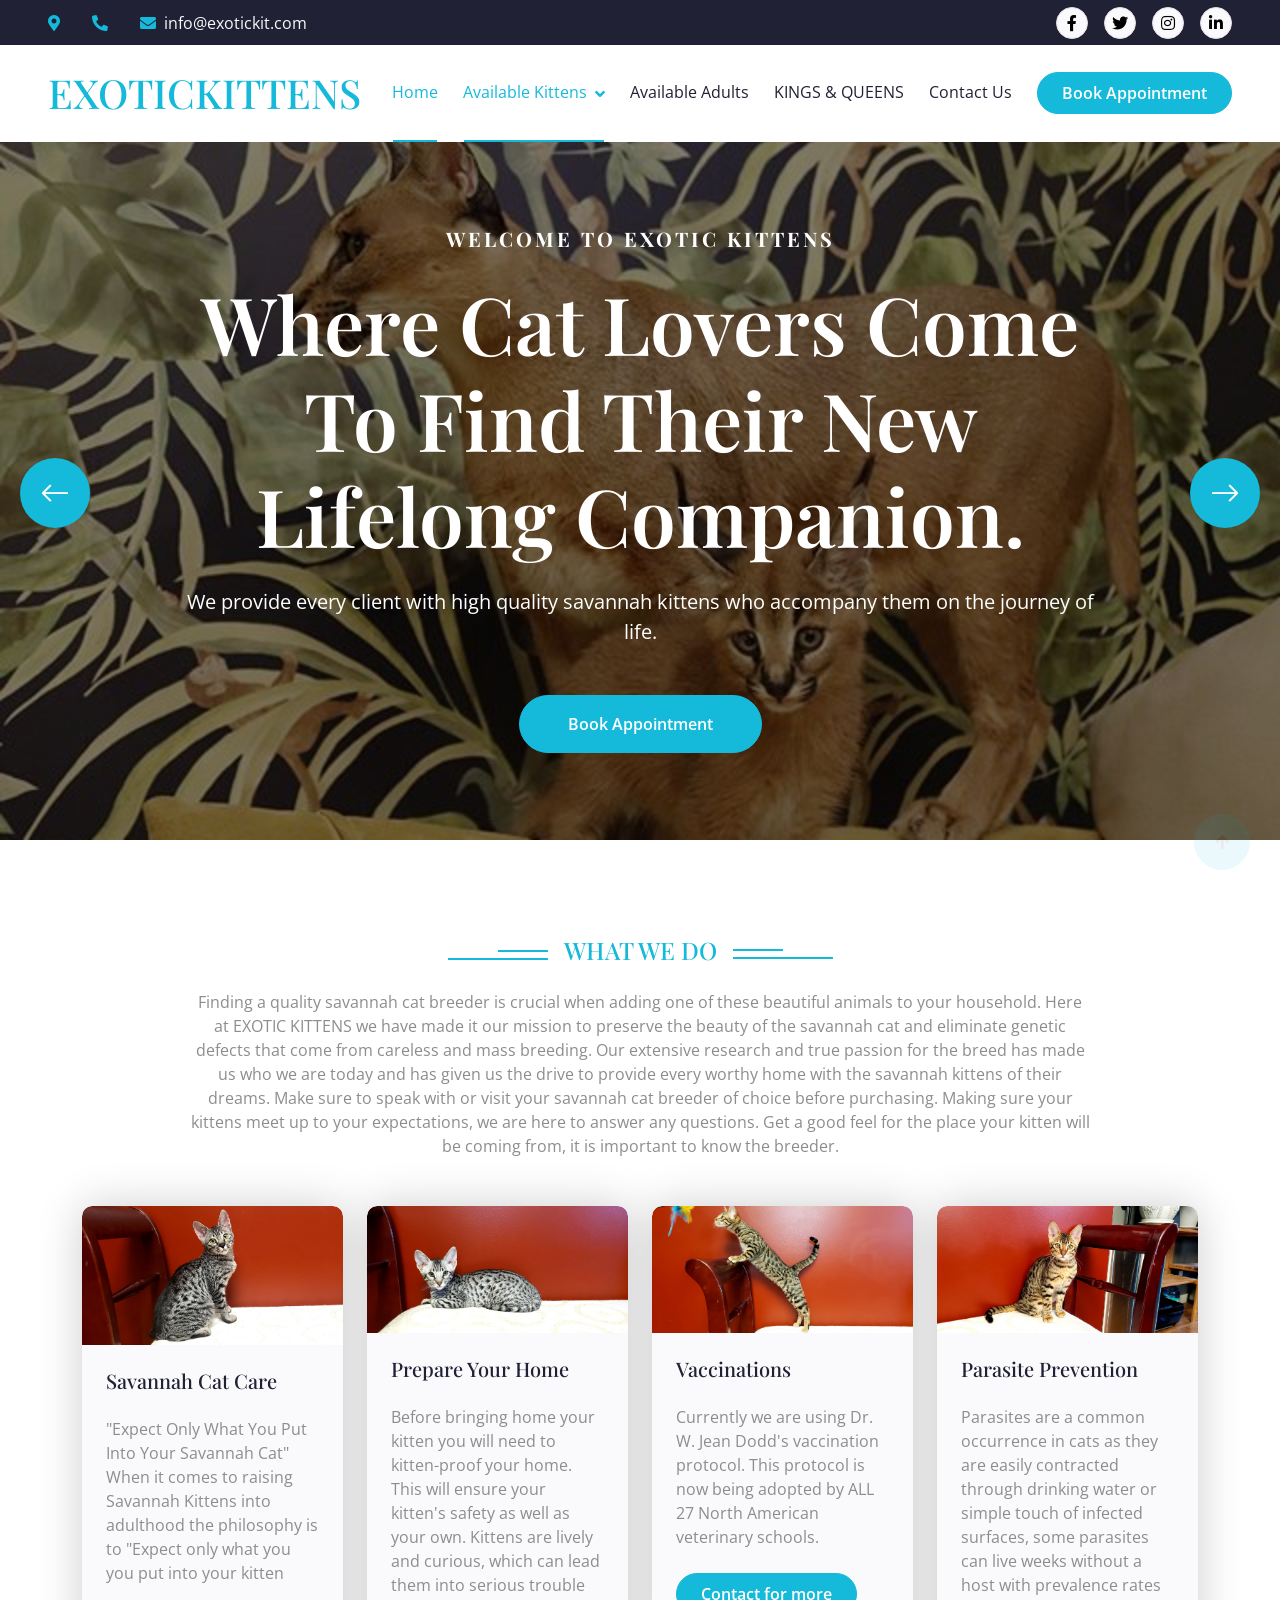
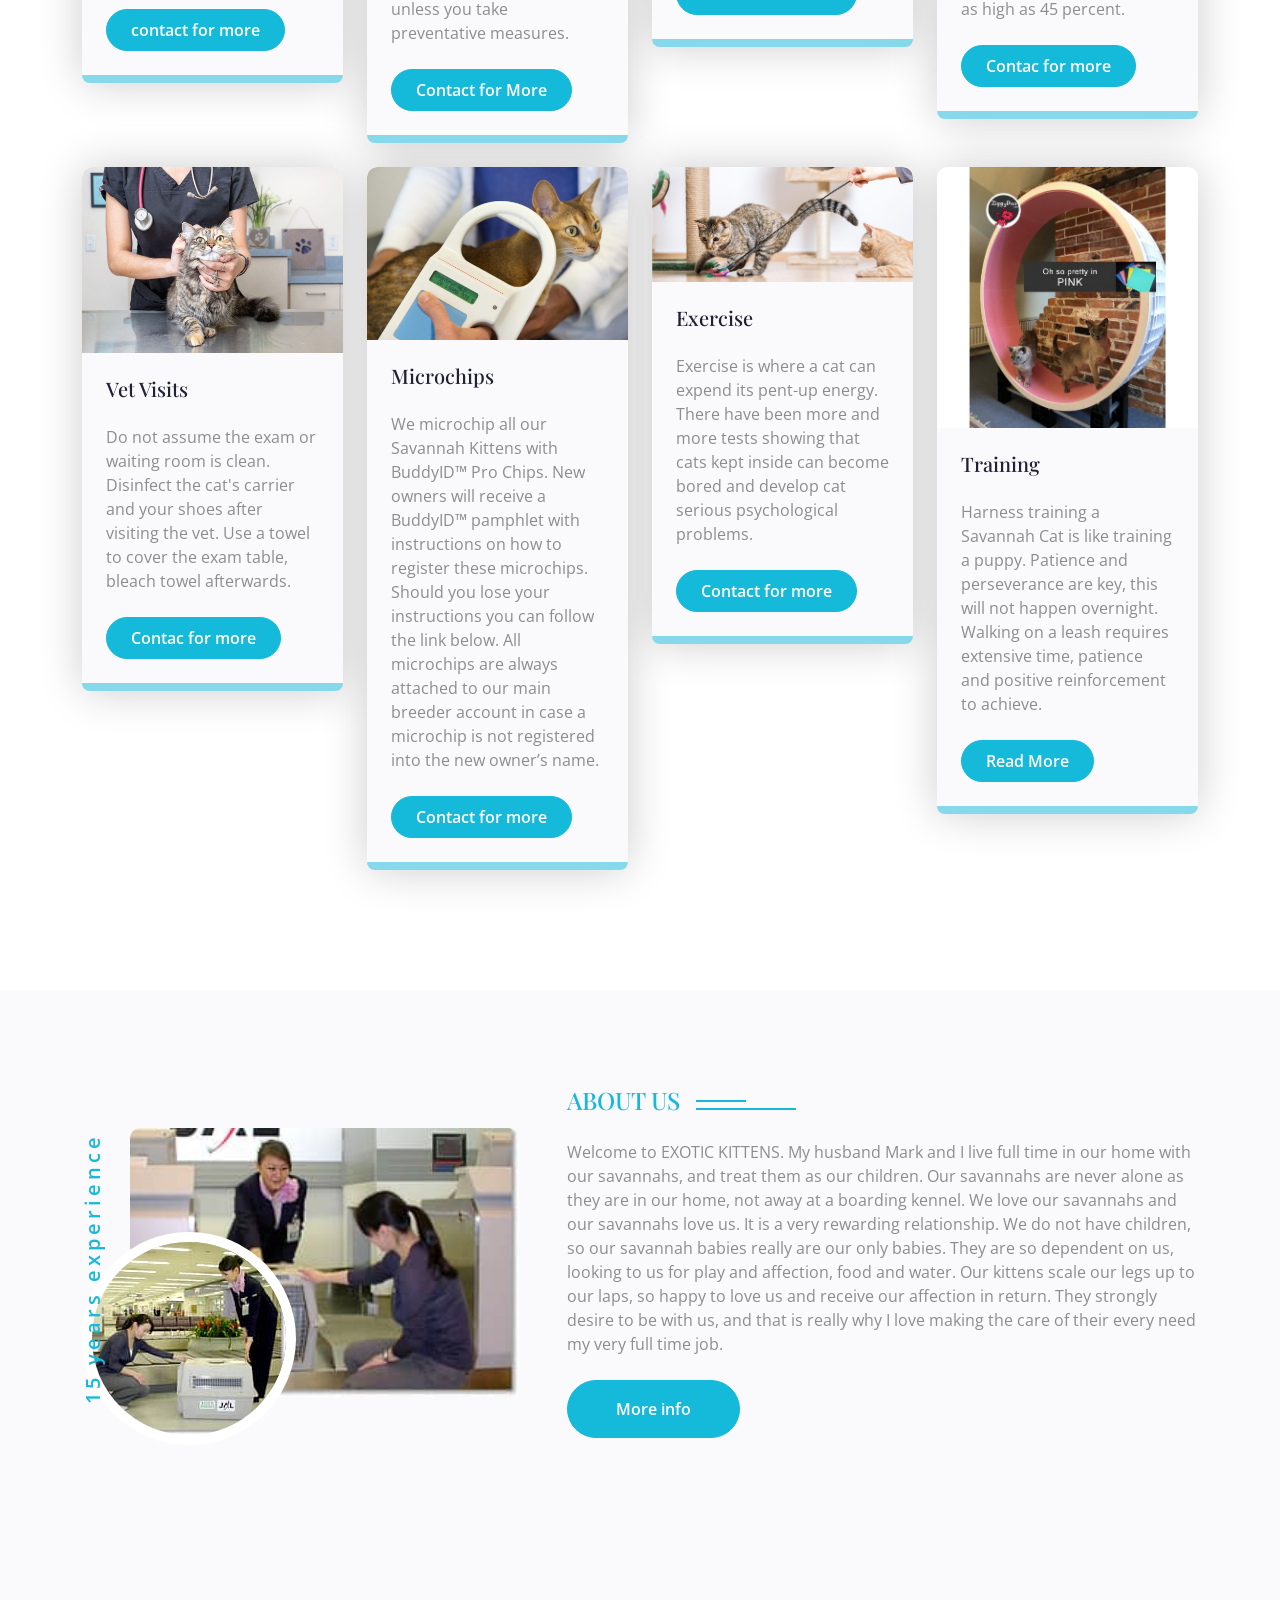
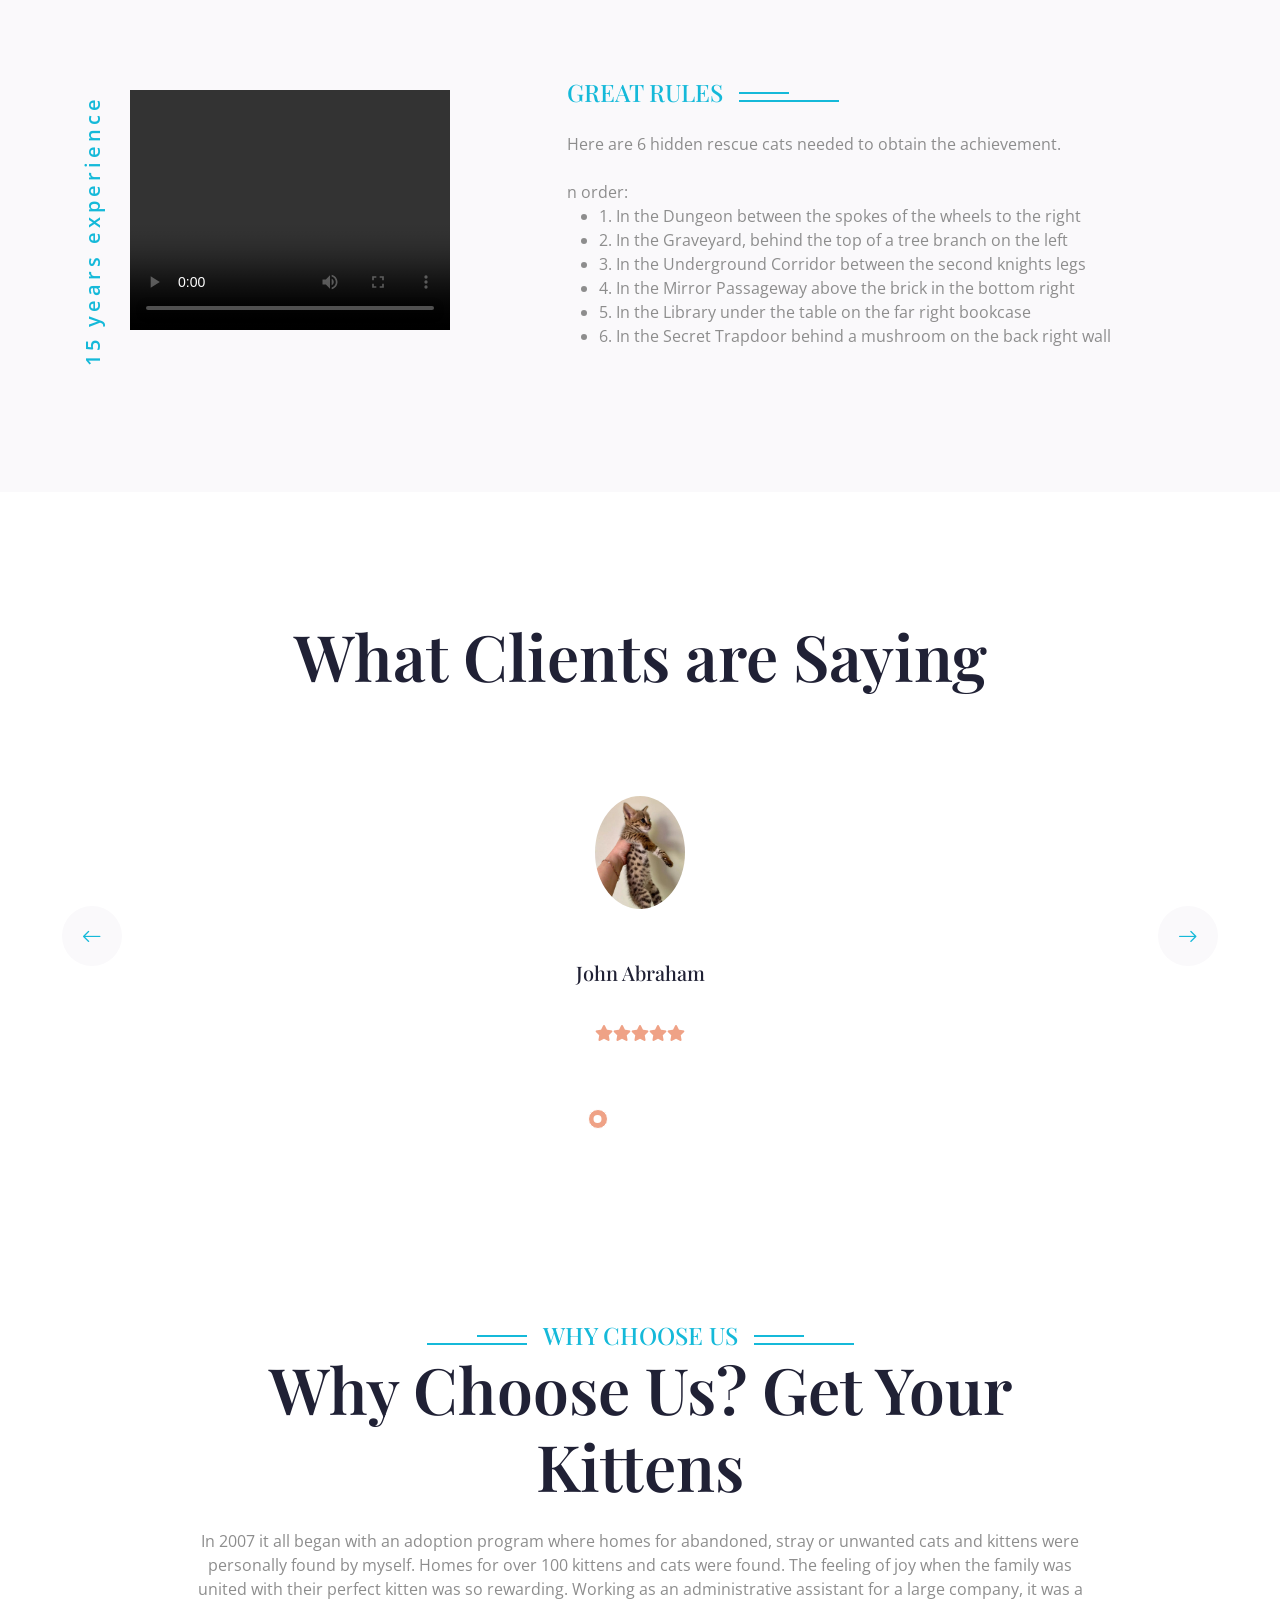
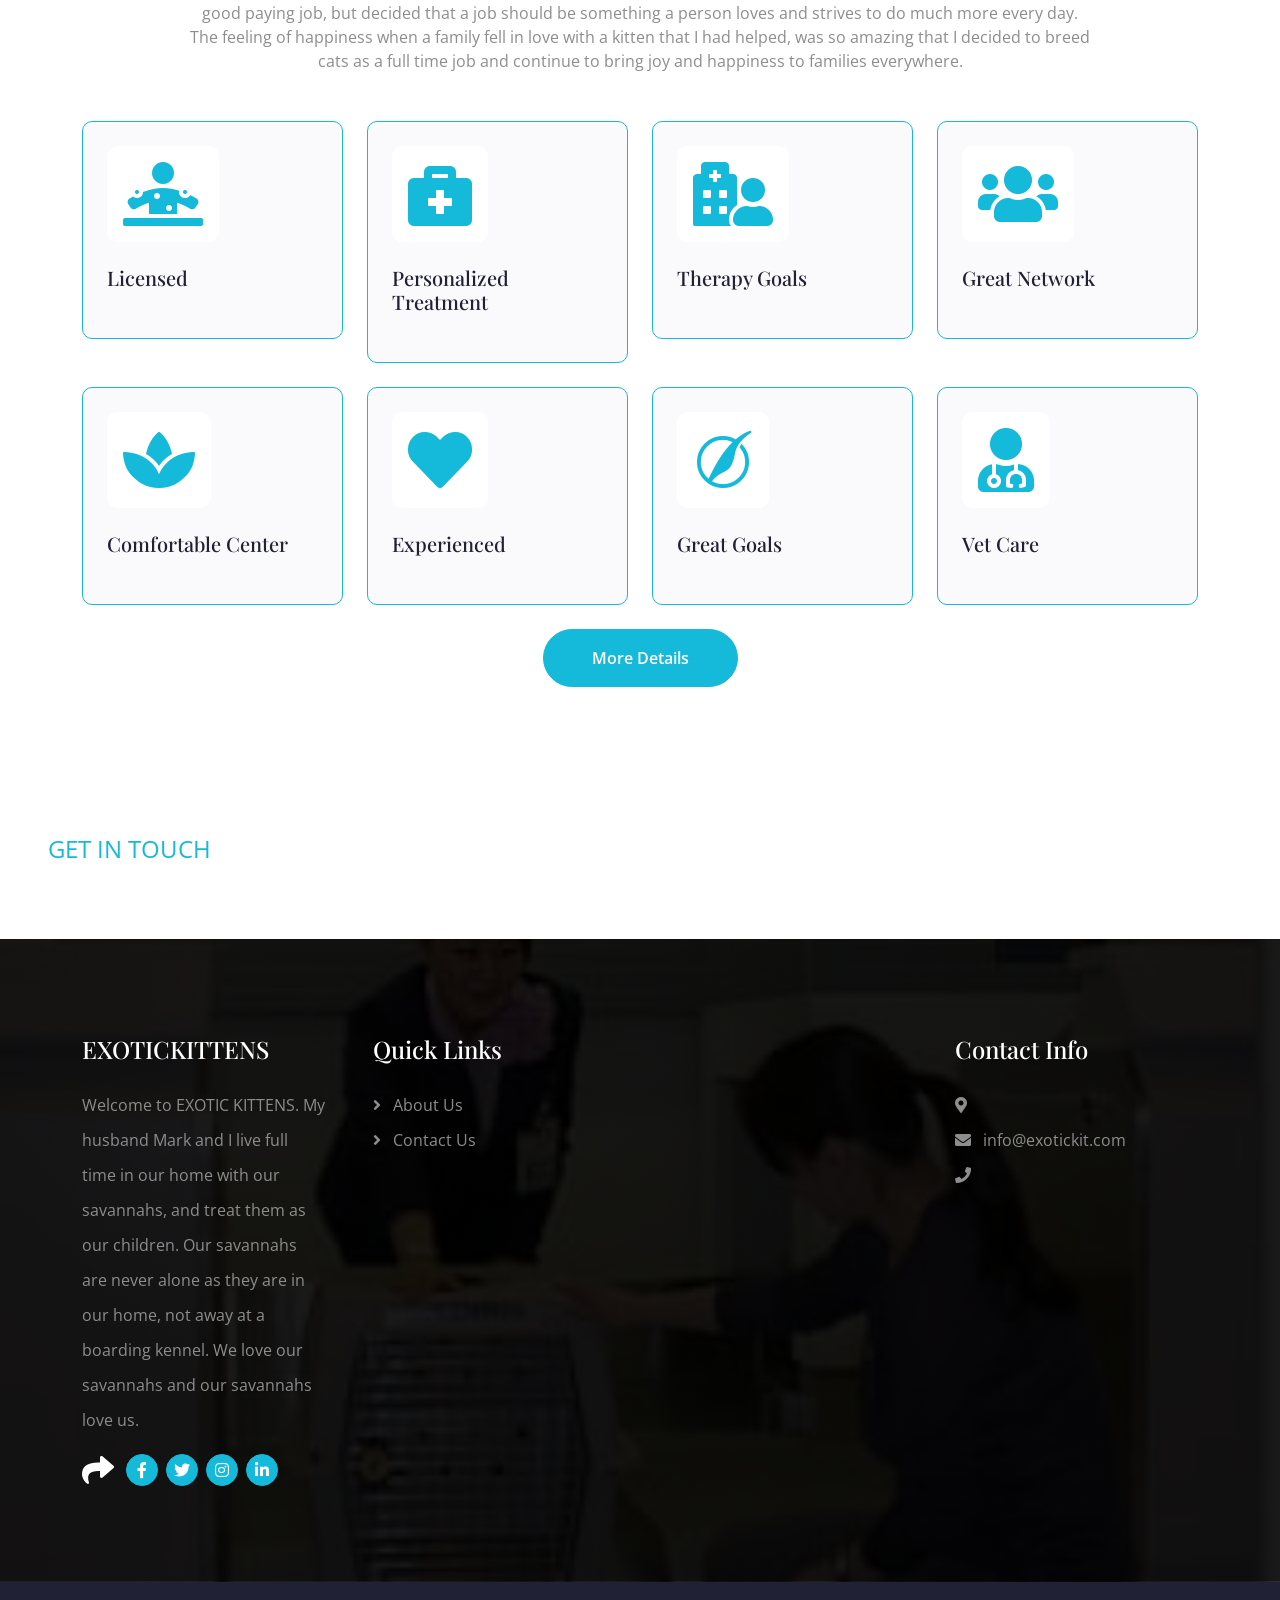
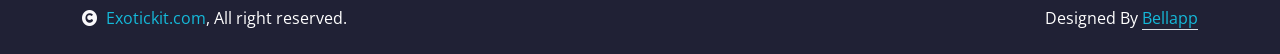
==== commit fd17307d: "changes made entiely" ====
--- a/index.html
+++ b/index.html
@@ -95,7 +95,17 @@
                     <div class="navbar-nav ms-auto py-0">
                         <a href="index.html" class="nav-item nav-link active">Home</a>
                         
-                        <a href="main.html" class="nav-item nav-link">Available Kittens</a>
+                        <div class="nav-item dropdown">
+                            <a href="#" class="nav-link dropdown-toggle active" data-bs-toggle="dropdown">Available Kittens</a>
+                            <div class="dropdown-menu m-0">
+                                
+                                <a href="sav.html" class="dropdown-item">Savana F1-F5</a>
+                                <a href="cara.html" class="dropdown-item">Caracal</a>
+                                <a href="ser.html" class="dropdown-item">Serval</a>
+                                 
+                                
+                            </div>
+                        </div>
 
                         <a href="Available Adults.html.html" class="nav-item nav-link">Available Adults</a>
                          
@@ -111,7 +121,7 @@
             <!-- Carousel Start -->
             <div class="header-carousel owl-carousel">
                 <div class="header-carousel-item">
-                    <img src="img/av1.webp" class="img-fluid w-100" alt="Image">
+                    <img src="img/home1.jpeg" class="img-fluid w-100" alt="Image">
                     <div class="carousel-caption">
                         <div class="carousel-caption-content p-3">
                             <h5 class="text-white text-uppercase fw-bold mb-4" style="letter-spacing: 3px;">Welcome To EXOTIC KITTENS</h5>
@@ -124,7 +134,7 @@
                     </div>
                 </div>
                 <div class="header-carousel-item">
-                    <img src="img/sava13.webp" class="img-fluid w-100" alt="Image">
+                    <img src="img/jadensavanaf6.jpeg" class="img-fluid w-100" alt="Image">
                     <div class="carousel-caption">
                         <div class="carousel-caption-content p-3">
                             <h5 class="text-white text-uppercase fw-bold mb-4" style="letter-spacing: 3px;">We are the finest savannah cat breeder </h5>
@@ -294,9 +304,9 @@
                 <div class="row g-5 align-items-center">
                     <div class="col-lg-5 wow fadeInLeft" data-wow-delay="0.2s">
                         <div class="about-img pb-5 ps-5">
-                            <img src="img//Vet Visits.jpg" class="img-fluid rounded w-100" style="object-fit: cover;" alt="Image">
+                            <img src="img/specials1.jpeg" class="img-fluid rounded w-100" style="object-fit: cover;" alt="Image">
                             <div class="about-img-inner">
-                                <img src="img/sava15.webp" class="img-fluid rounded-circle w-100 h-100" alt="Image">
+                                <img src="img/specials2.jpeg" class="img-fluid rounded-circle w-100 h-100" alt="Image">
                             </div>
                             <div class="about-experience">15 years experience</div>
                         </div>
@@ -314,8 +324,127 @@
                     </div>
                 </div>
             </div>
+
+        </div>
+
+
+        <div class="container-fluid about bg-light py-5">
+            <div class="container py-5">
+                <div class="row g-5 align-items-center">
+                    <div class="col-lg-5 wow fadeInLeft" data-wow-delay="0.2s">
+                        <div class="about-img pb-5 ps-5">
+                             
+<video width="320" height="240" controls>
+    <source src="img/home2.mp4" type="video/mp4">
+    <source src="movie.ogg" type="video/ogg">
+    Your browser does not support the video tag.
+  </video>
+                            <div class="about-experience">15 years experience</div>
+                        </div>
+                    </div>
+                    <div class="col-lg-7 wow fadeInRight" data-wow-delay="0.4s">
+                        <div class="section-title text-start mb-5">
+                            <h4 class="sub-title pe-3 mb-0">Great Rules </h4>
+                            <h1 class="display-3 mb-4"></h1>
+                            <p class="mb-4"> Here are 6 hidden rescue cats needed to obtain the achievement.</p>
+                            <div class="mb-4">
+                                n order: <br>
+                                <ul>
+                                    <li> 1. In the Dungeon between the spokes of the wheels to the right</li>
+                                    <li>  2. In the Graveyard, behind the top of a tree branch on the left</li>
+                                    <li>    3. In the Underground Corridor between the second knights legs</li>
+                                    <li>    4. In the Mirror Passageway above the brick in the bottom right</li>
+                                    <li>   5. In the Library under the table on the far right bookcase</li>
+                                    <li>  6. In the Secret Trapdoor behind a mushroom on the back right wall</li>
+                                </ul> 
+                               
+                            </div>
+                           
+                        </div>
+                    </div>
+                </div>
+            </div>
+
         </div>
         <!-- About End -->
+
+
+
+        
+        <!-- Testimonial Start -->
+        <div class="container-fluid testimonial py-5 wow zoomInDown" data-wow-delay="0.1s">
+            <div class="container py-5">
+                <div class="section-title mb-5">
+                    <div class="sub-style">
+                        <h4 class="sub-title text-white px-3 mb-0">Testimonial</h4>
+                    </div>
+                    <h1 class="display-3 mb-4">What Clients are Saying</h1>
+                </div>
+                <div class="testimonial-carousel owl-carousel">
+                    <div class="testimonial-item">
+                        <div class="testimonial-inner p-5">
+                            <div class="testimonial-inner-img mb-4">
+                                <img src="img/jadensavanaf5.jpeg" class="img-fluid rounded-circle" alt="">
+                            </div>
+                            <p class="text-white fs-7">This is the best services i ever had. I am please with team.
+                            </p>
+                            <div class="text-center">
+                                <h5 class="mb-2">John Abraham</h5>
+                                <p class="mb-2 text-white-50">New York, USA</p>
+                                <div class="d-flex justify-content-center">
+                                    <i class="fas fa-star text-secondary"></i>
+                                    <i class="fas fa-star text-secondary"></i>
+                                    <i class="fas fa-star text-secondary"></i>
+                                    <i class="fas fa-star text-secondary"></i>
+                                    <i class="fas fa-star text-secondary"></i>
+                                </div>
+                            </div>
+                        </div>
+                    </div>
+                    <div class="testimonial-item">
+                        <div class="testimonial-inner p-5">
+                            <div class="testimonial-inner-img mb-4">
+                                <img src="img/specials3.jpeg" class="img-fluid rounded-circle" alt="">
+                            </div>
+                            <p class="text-white fs-7">  Awesome! just so awesome
+                            </p>
+                            <div class="text-center">
+                                <h5 class="mb-2">Adeline Ruth</h5>
+                                <p class="mb-2 text-white-50">New York, USA</p>
+                                <div class="d-flex justify-content-center">
+                                    <i class="fas fa-star text-secondary"></i>
+                                    <i class="fas fa-star text-secondary"></i>
+                                    <i class="fas fa-star text-secondary"></i>
+                                    <i class="fas fa-star text-secondary"></i>
+                                    <i class="fas fa-star text-secondary"></i>
+                                </div>
+                            </div>
+                        </div>
+                    </div>
+                    <div class="testimonial-item">
+                        <div class="testimonial-inner p-5">
+                            <div class="testimonial-inner-img mb-4">
+                                <img src="img/caracalmale6.jpeg" class="img-fluid rounded-circle" alt="">
+                            </div>
+                            <p class="text-white fs-7">  
+                            </p>
+                            <div class="text-center">
+                                <h5 class="mb-2">Chantal</h5>
+                                <p class="mb-2 text-white-50">London</p>
+                                <div class="d-flex justify-content-center">
+                                    <i class="fas fa-star text-secondary"></i>
+                                    <i class="fas fa-star text-secondary"></i>
+                                    <i class="fas fa-star text-secondary"></i>
+                                    <i class="fas fa-star text-secondary"></i>
+                                    <i class="fas fa-star text-secondary"></i>
+                                </div>
+                            </div>
+                        </div>
+                    </div>
+                </div>
+            </div>
+        </div>
+        <!-- Testimonial End -->
 
         <!-- Feature Start -->
         <div class="container-fluid feature py-5">
--- a/css/style.css
+++ b/css/style.css
@@ -798,7 +798,7 @@
 
 /*** testimonial Start ***/
 .testimonial {
-    background: linear-gradient(rgba(21, 185, 217, 0.9), rgba(21, 185, 217, 0.9)), url(../img/carousel-1.jpg);
+    background: linear-gradient(rgba(21, 185, 217, 0.9), rgba(21, 185, 217, 0.9)), url(../img/specials2.jpeg);
     background-position: center center;
     background-repeat: no-repeat;
     background-size: cover;
@@ -1152,7 +1152,7 @@
 
 /*** Footer Start ***/
 .footer {
-    background: linear-gradient(rgba(0, 0, 0, 0.9), rgba(0, 0, 0, 0.9)), url(../img/carousel-2.jpg);
+    background: linear-gradient(rgba(0, 0, 0, 0.9), rgba(0, 0, 0, 0.9)), url(../img/specials1.jpeg);
     background-position: center center;
     background-repeat: no-repeat;
     background-size: cover;
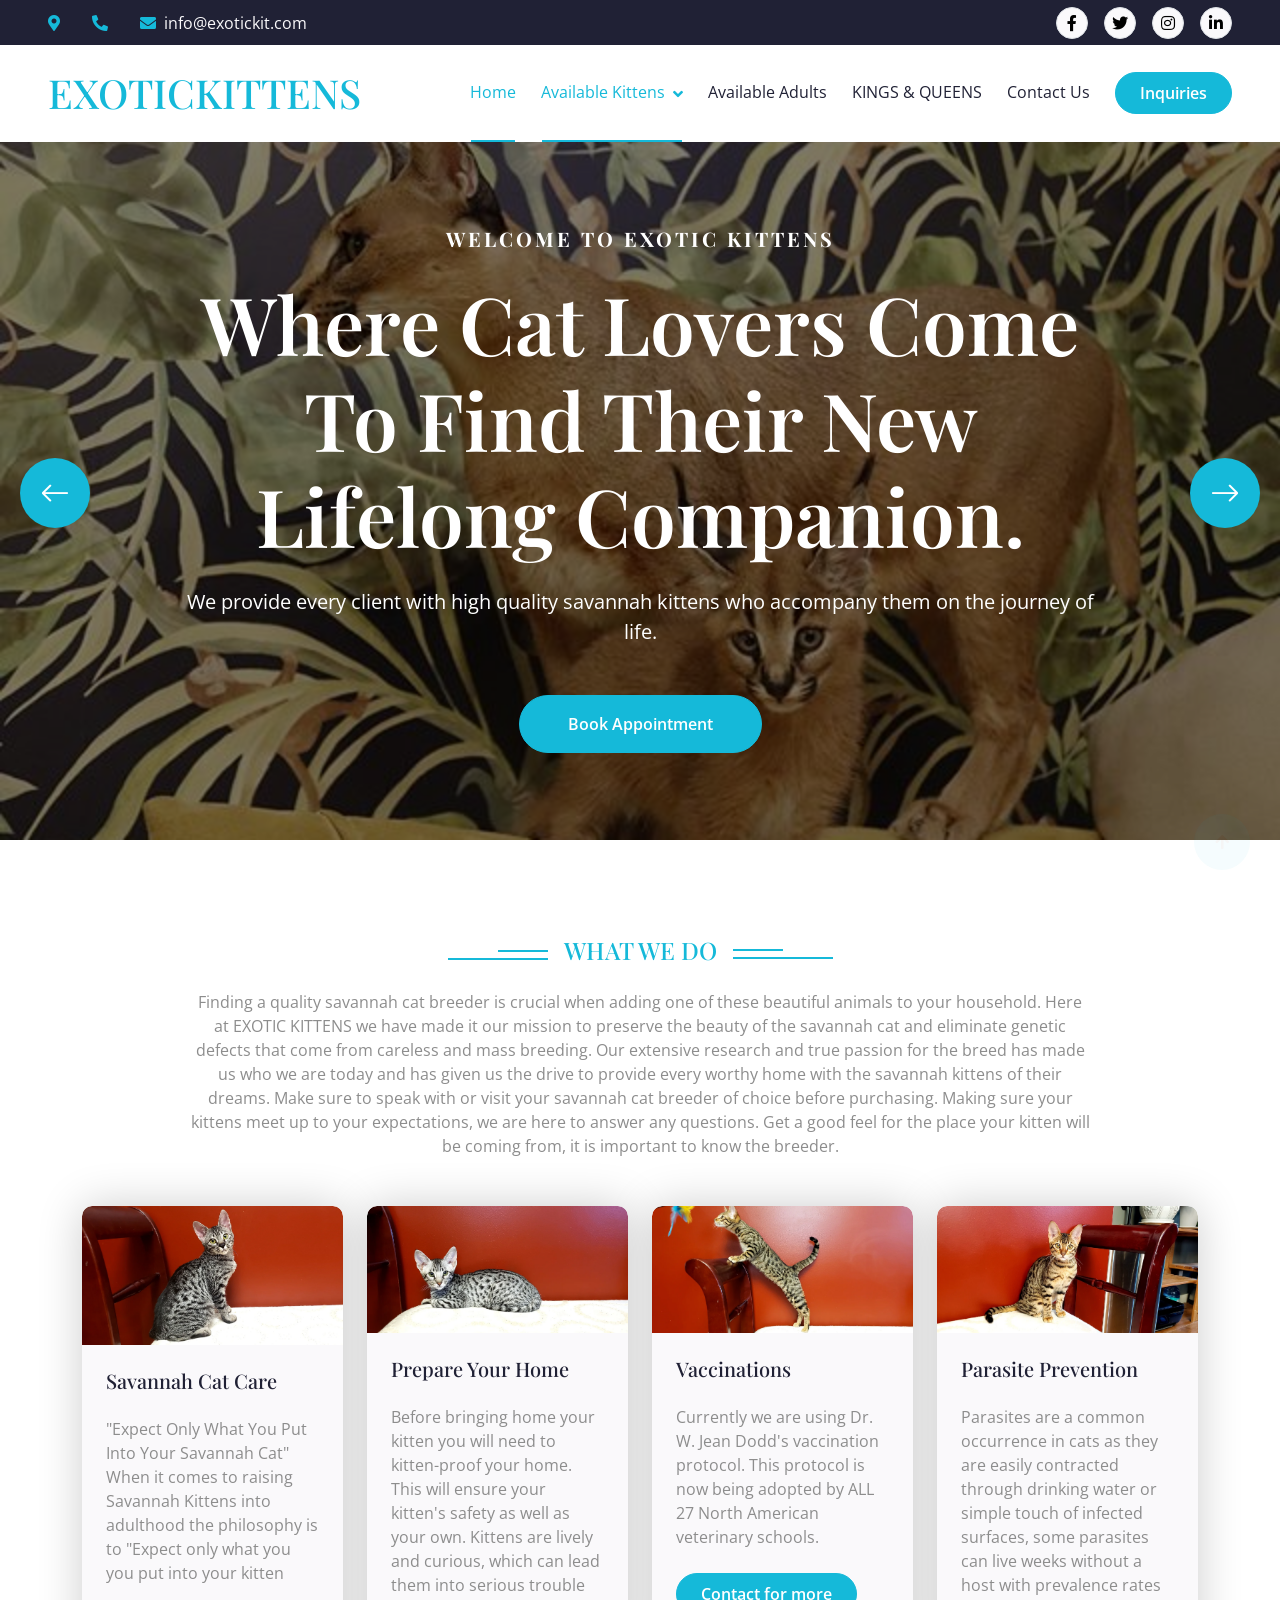
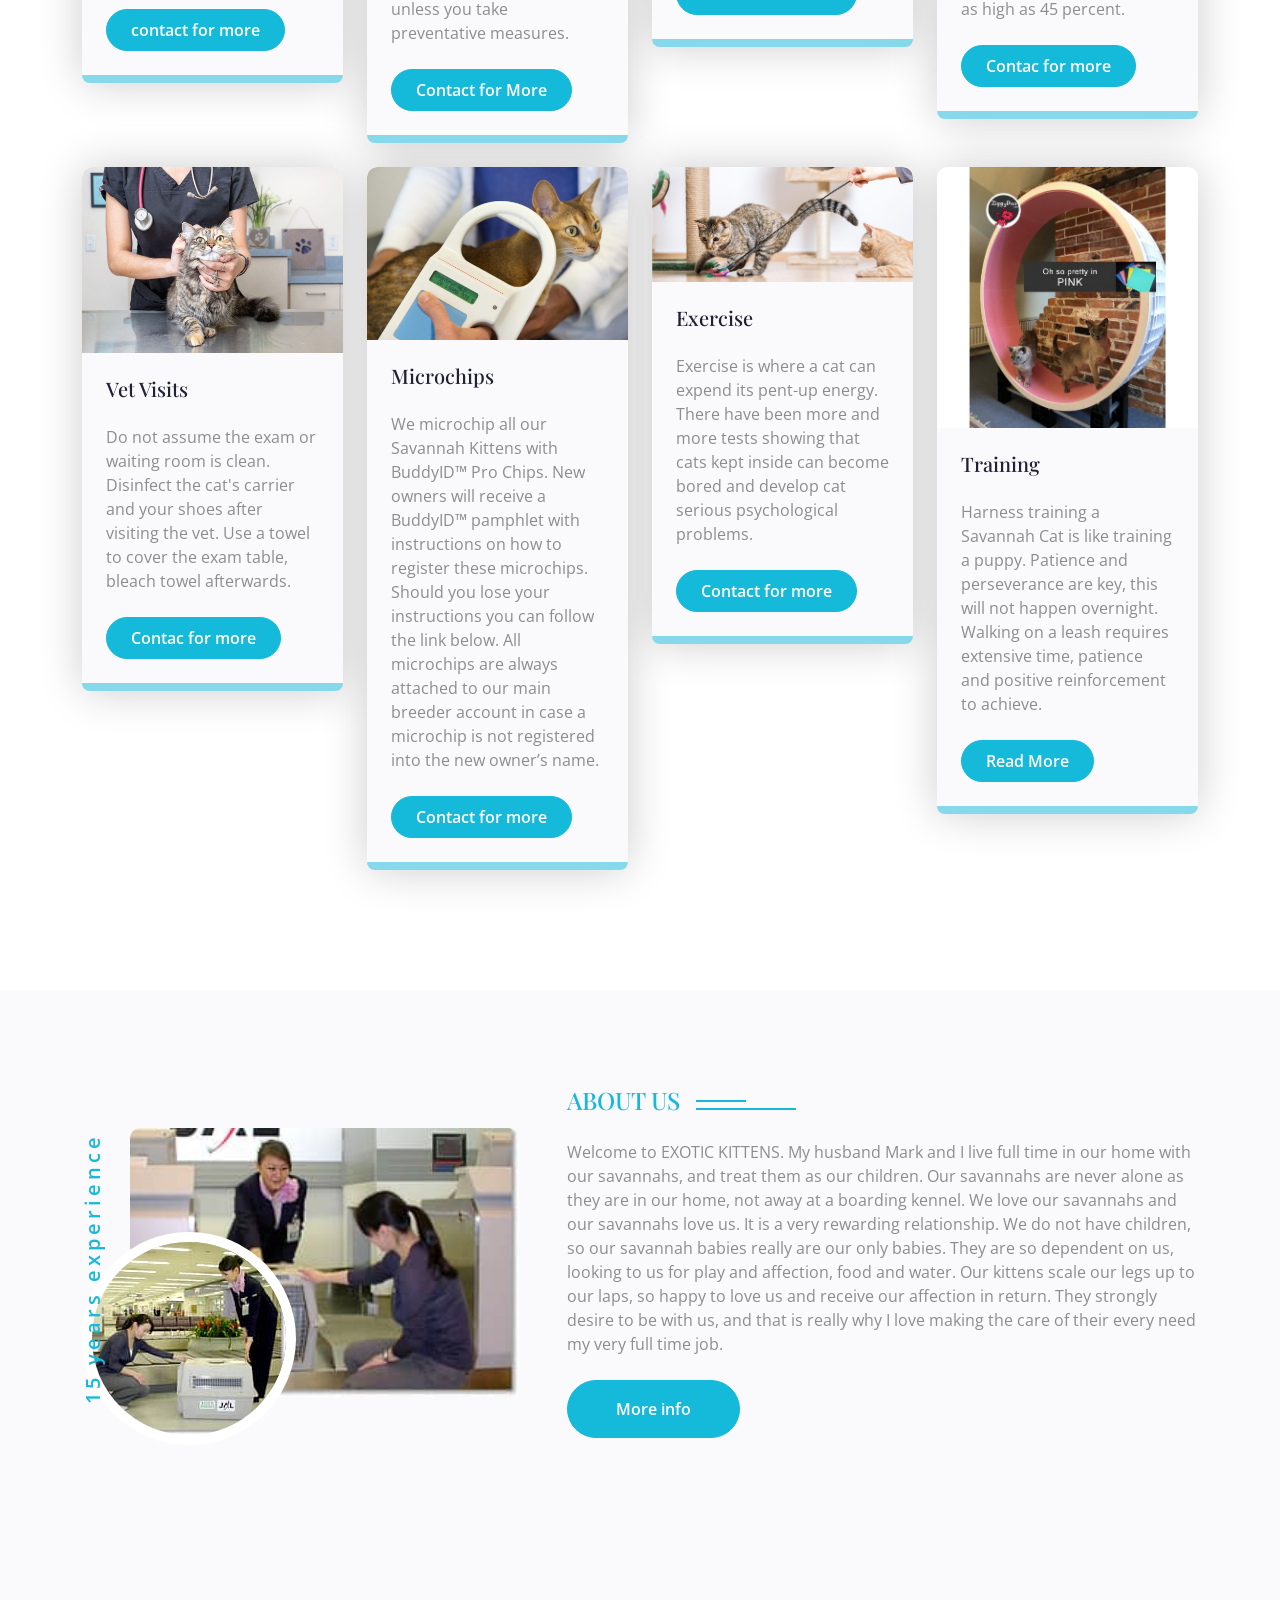
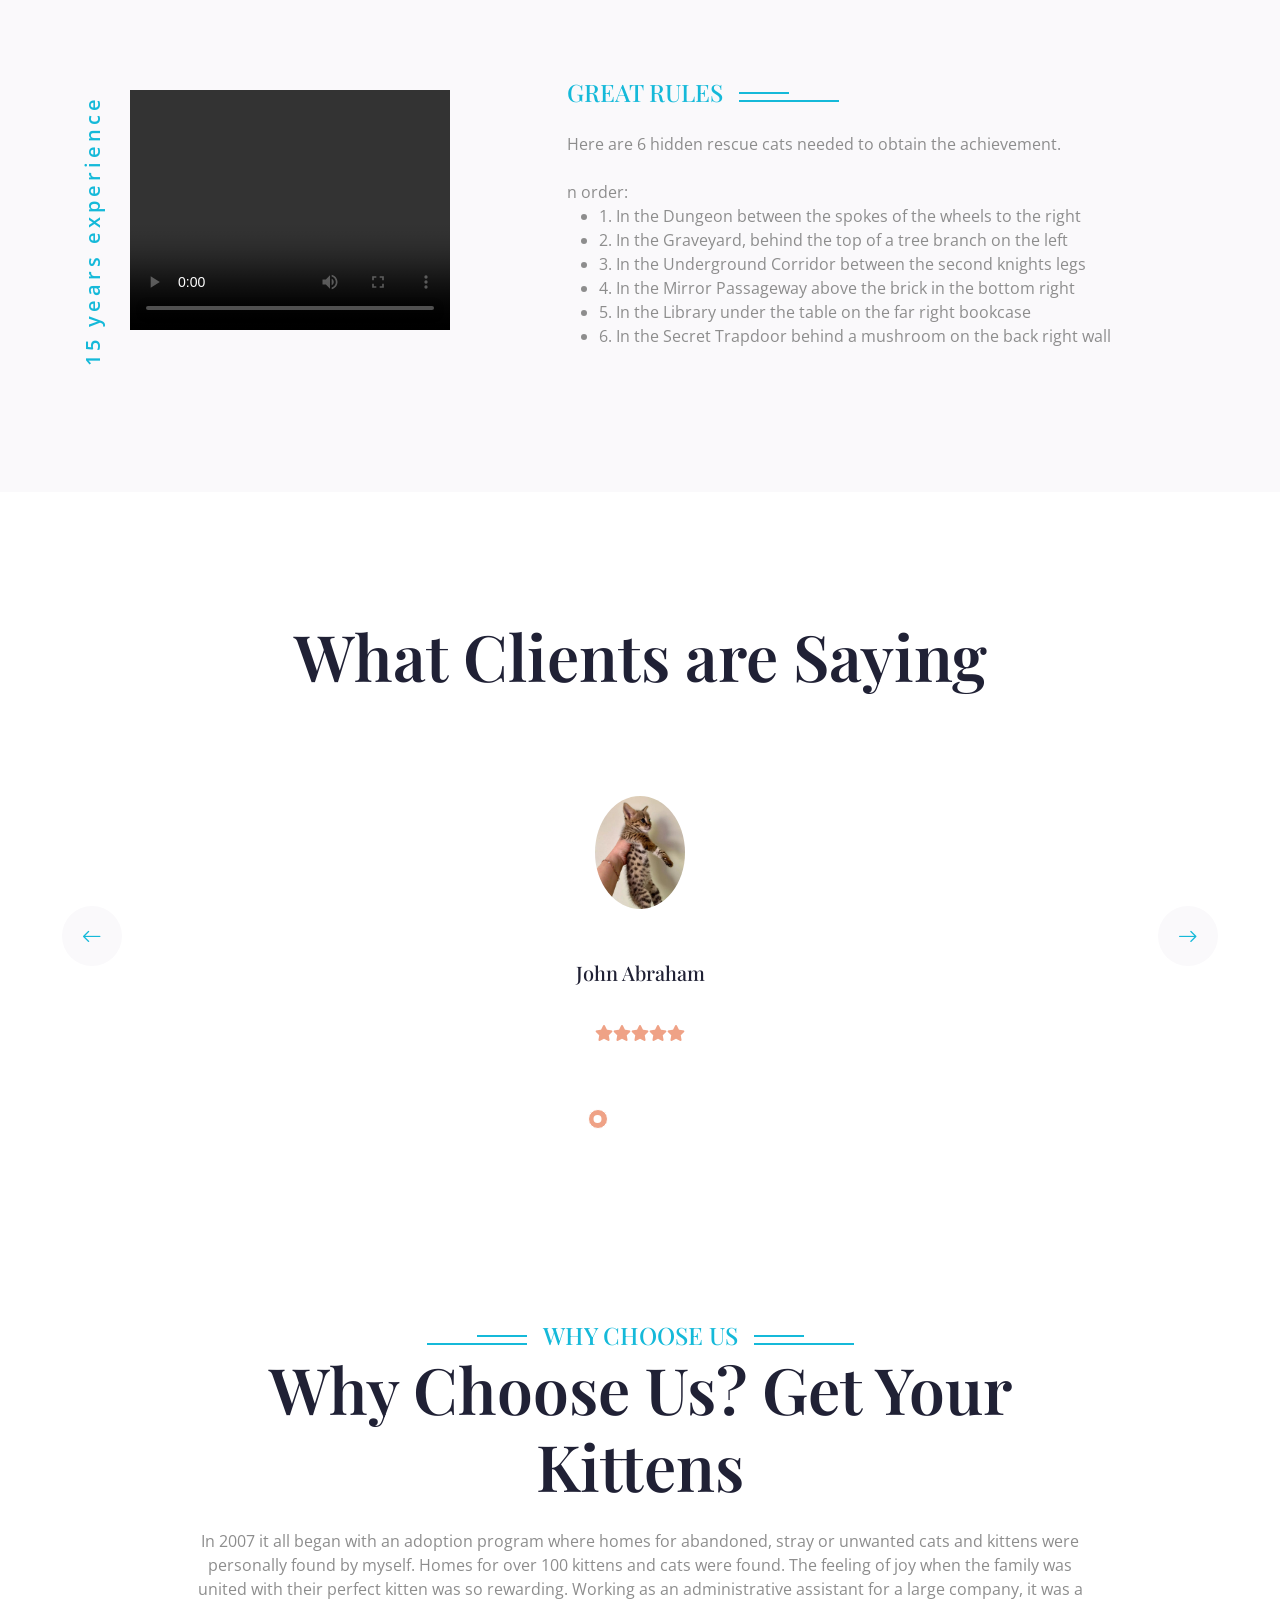
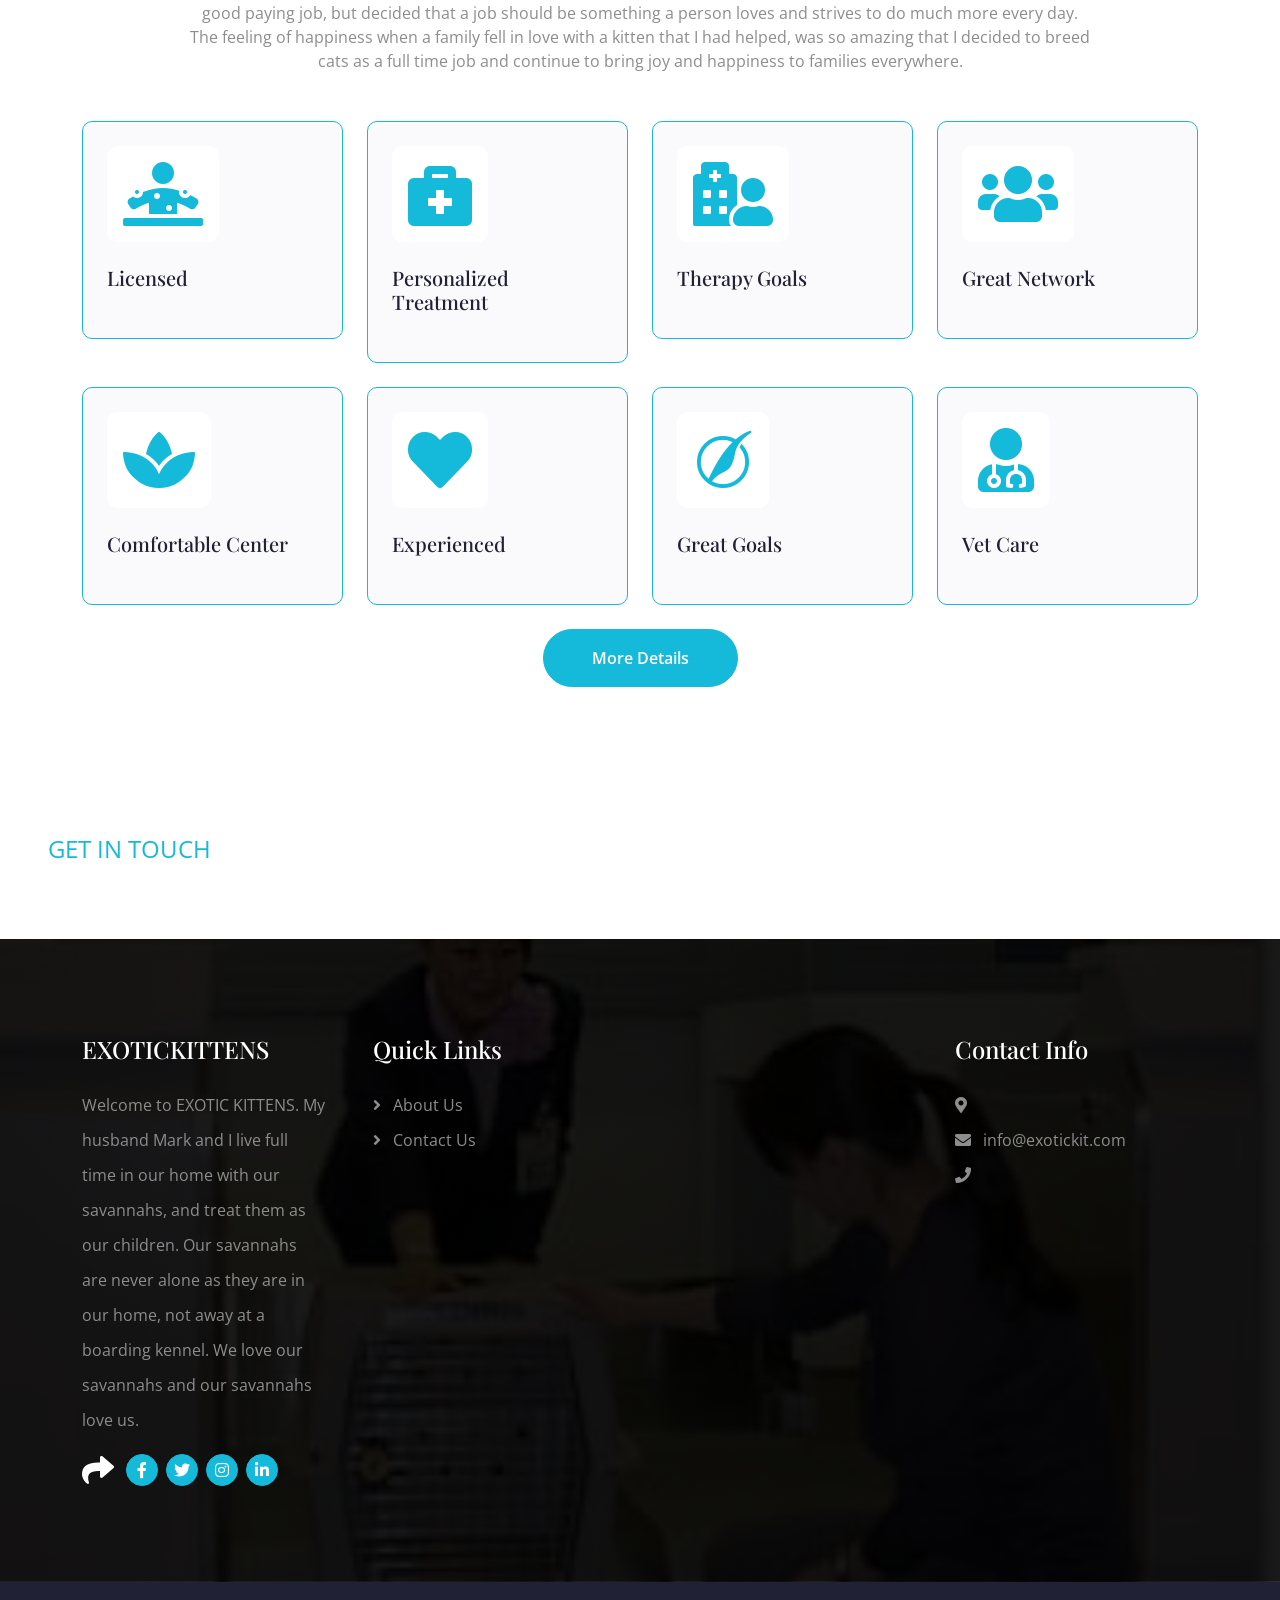
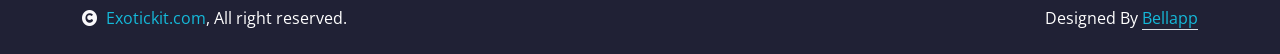
==== commit 5f8f55c7: "appointment change to Inquiries" ====
--- a/index.html
+++ b/index.html
@@ -99,7 +99,7 @@
                             <a href="#" class="nav-link dropdown-toggle active" data-bs-toggle="dropdown">Available Kittens</a>
                             <div class="dropdown-menu m-0">
                                 
-                                <a href="sav.html" class="dropdown-item">Savana F1-F5</a>
+                                <a href="sav.html" class="dropdown-item">Savannah F1-F5</a>
                                 <a href="cara.html" class="dropdown-item">Caracal</a>
                                 <a href="ser.html" class="dropdown-item">Serval</a>
                                  
@@ -112,7 +112,7 @@
                         <a href="QUEENS.html" class="nav-item nav-link">KINGS & QUEENS</a>
                         <a href="contact.html" class="nav-item nav-link">Contact Us</a>
                     </div>
-                    <a href="appointment.html" class="btn btn-primary rounded-pill text-white py-2 px-4 flex-wrap flex-sm-shrink-0">Book Appointment</a>
+                    <a href="appointment.html" class="btn btn-primary rounded-pill text-white py-2 px-4 flex-wrap flex-sm-shrink-0">Inquiries</a>
                 </div>
             </nav>
             </div>
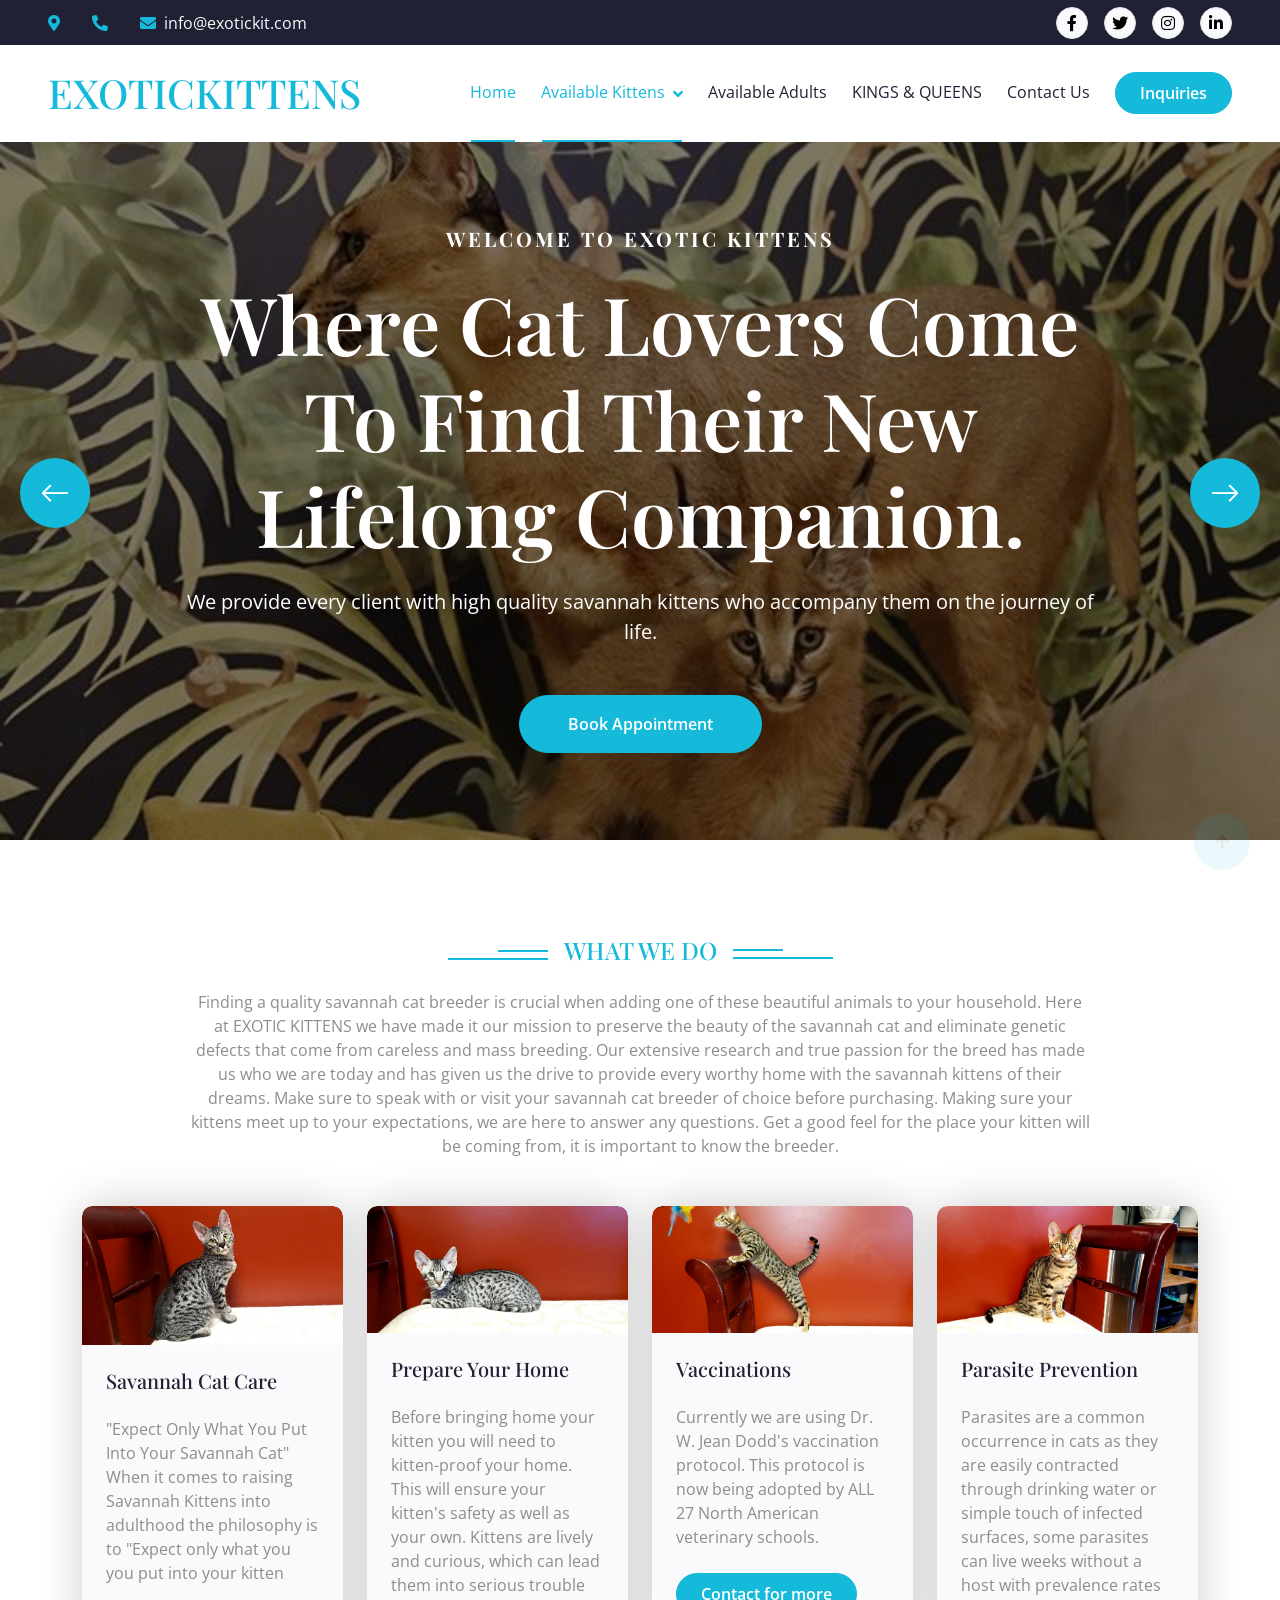
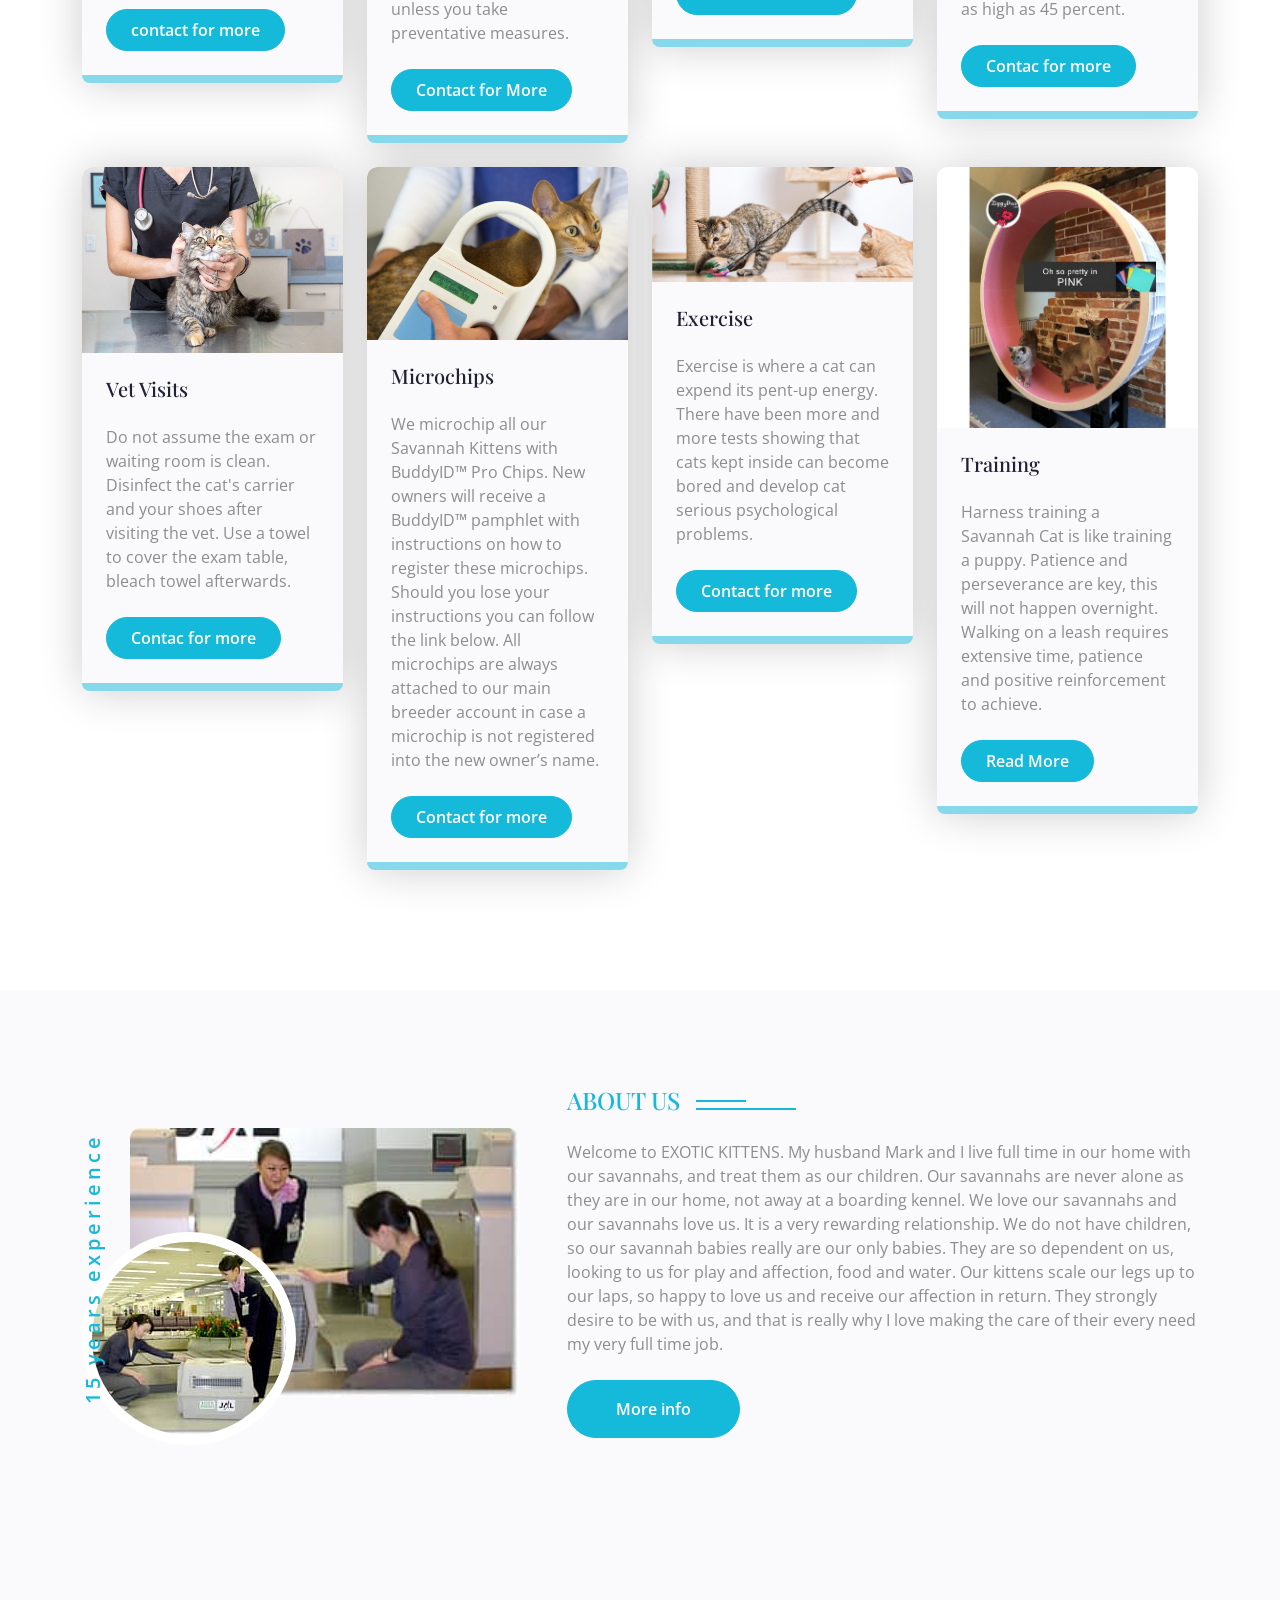
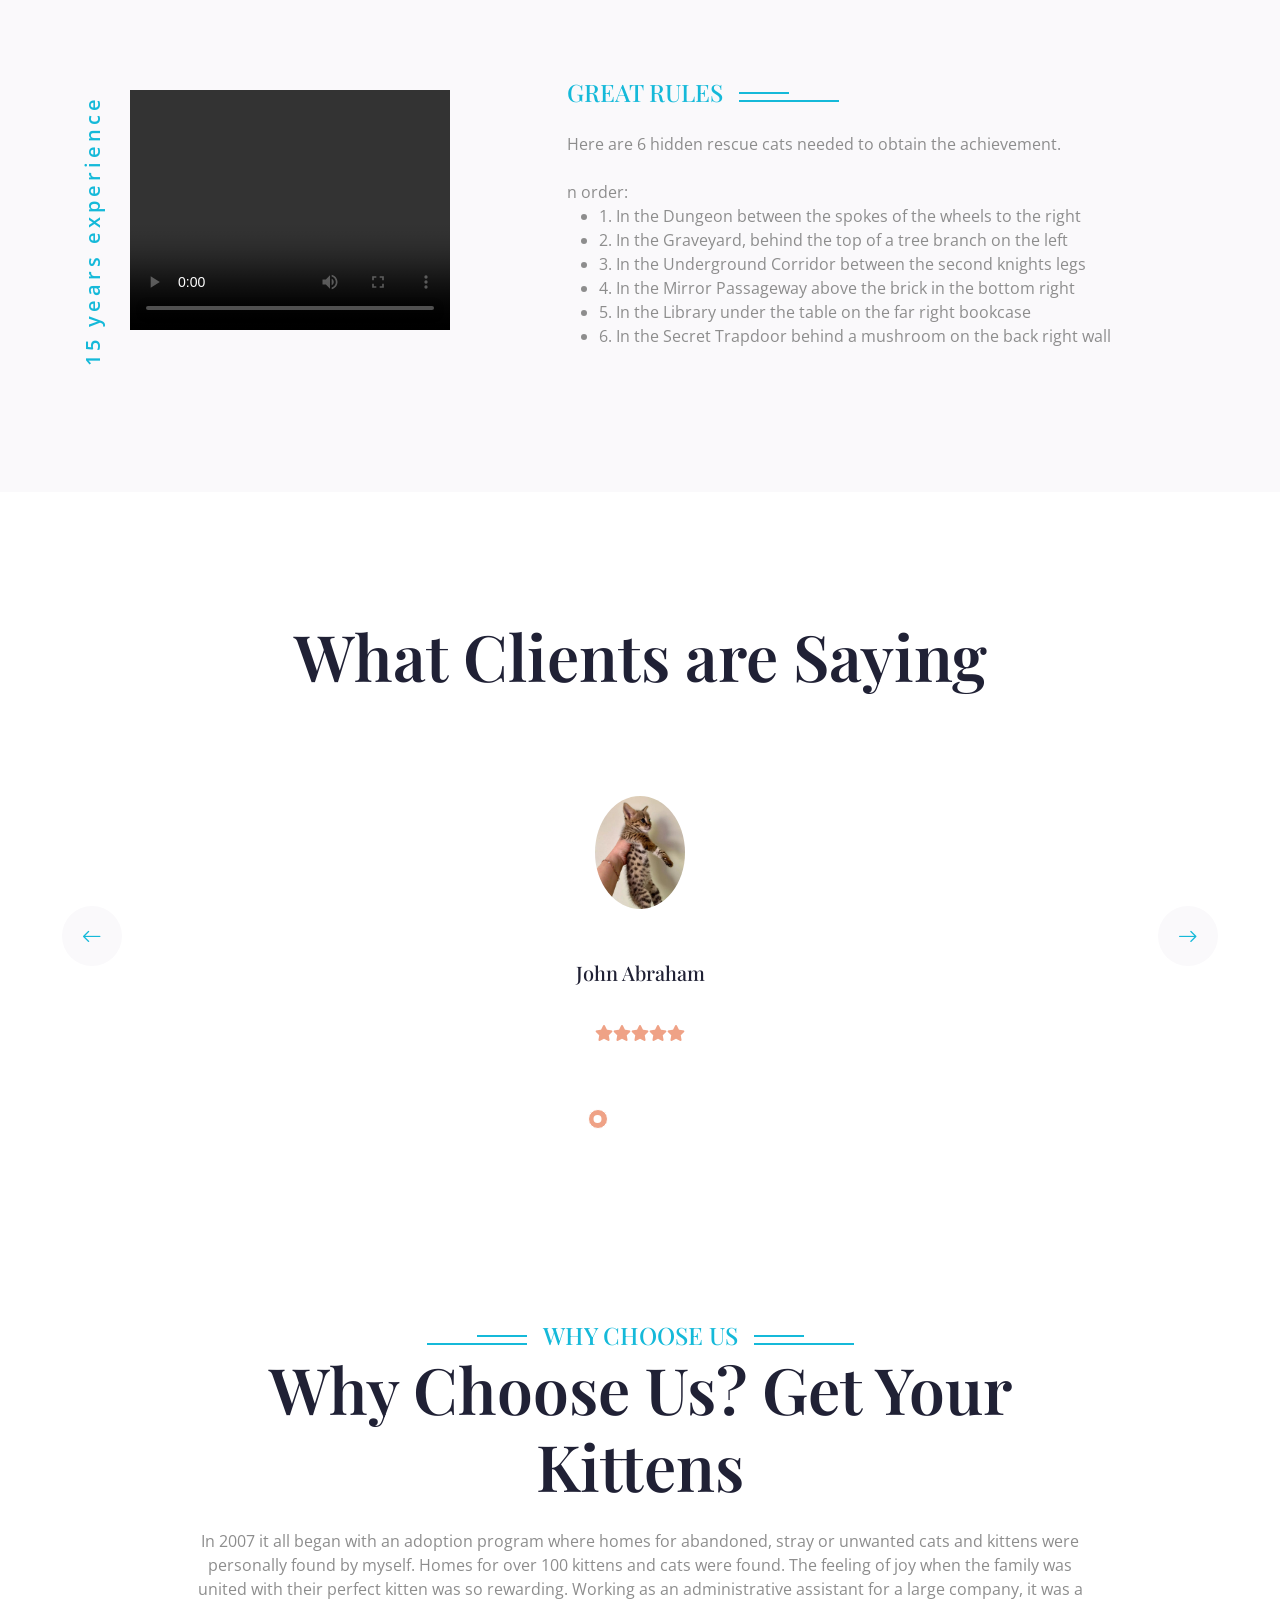
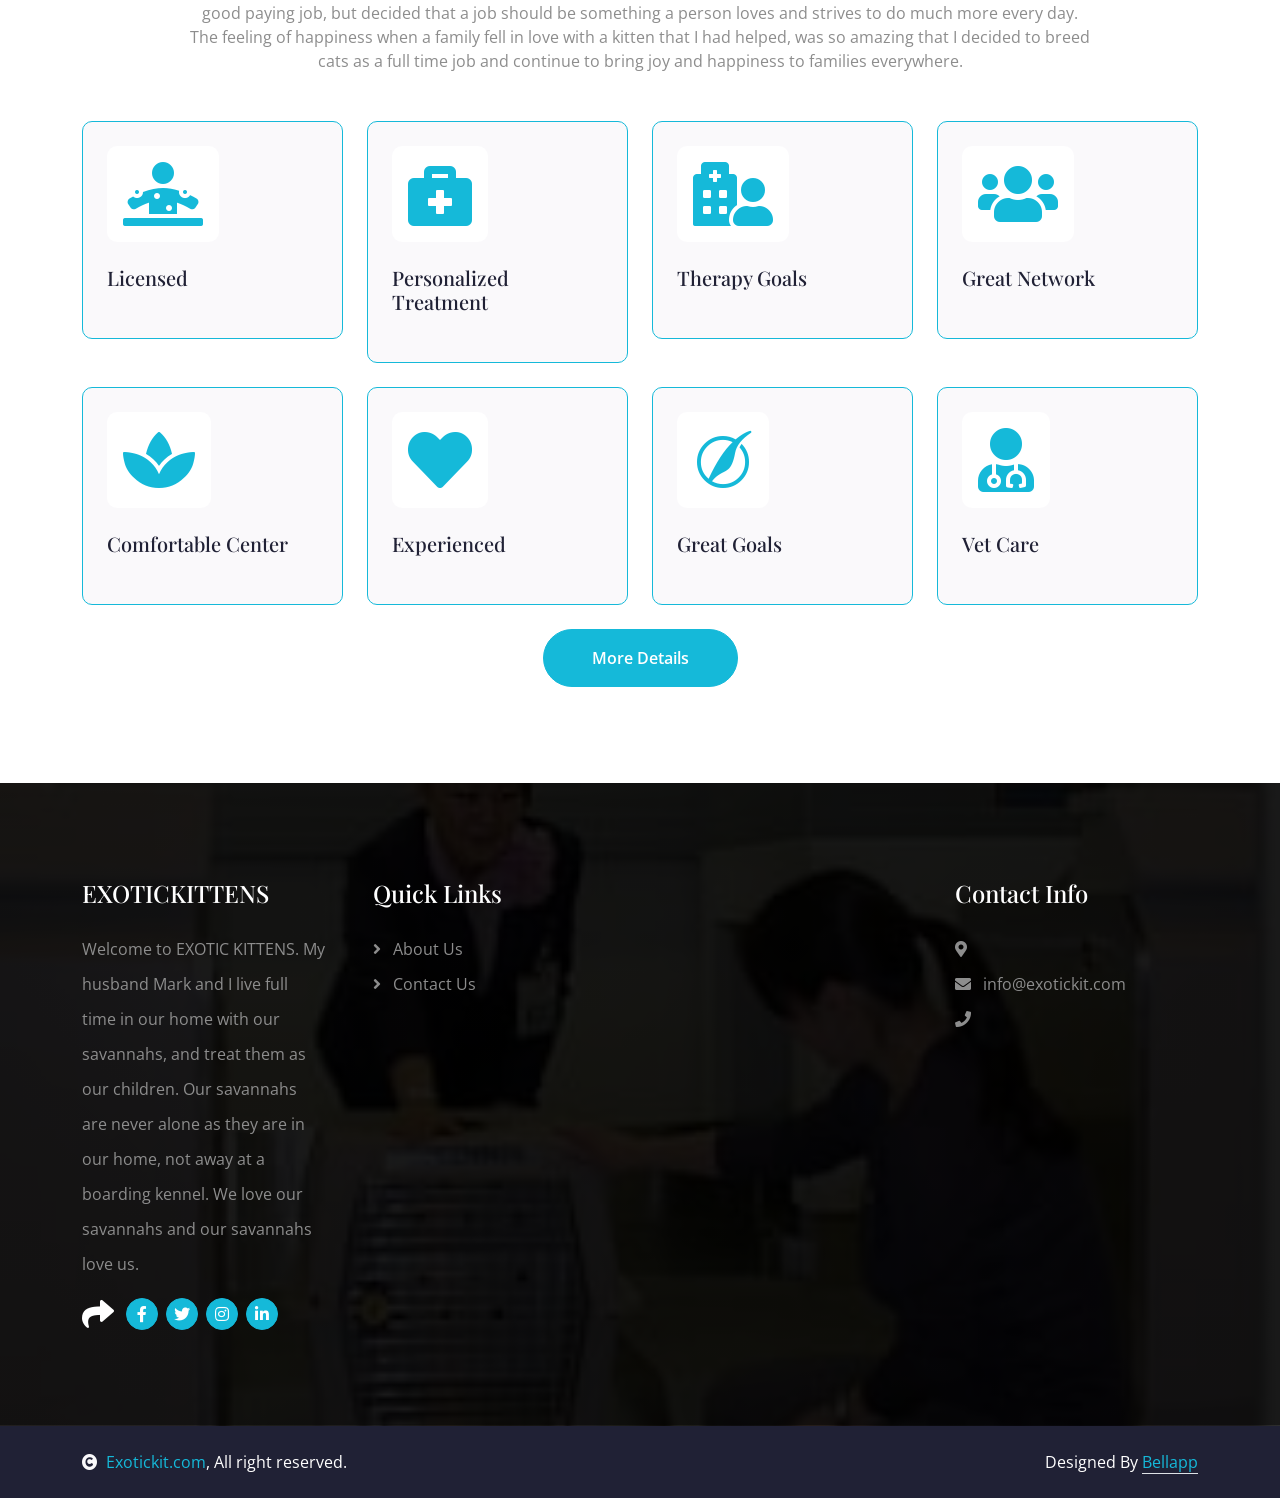
==== commit d6d26055: "index.html" ====
--- a/index.html
+++ b/index.html
@@ -588,15 +588,7 @@
 <!--      -->
 
 
-
-<div class="col-lg-6 wow fadeInRight" data-wow-delay="0.4s">
-    <div class="appointment-form rounded p-5">
-        <p class="fs-4 text-uppercase text-primary">Get In Touch</p>
-        <h1 class="display-5 mb-4"></h1>
-        <script type="text/javascript" src="https://form.jotform.com/jsform/240613470570551"></script>
-    </div>
-</div>
-
+<script type="text/javascript" src="https://form.jotform.com/jsform/240666854377570"></script>
         <!-- Footer Start -->
         <div class="container-fluid footer py-5 wow fadeIn" data-wow-delay="0.2s">
             <div class="container py-5">
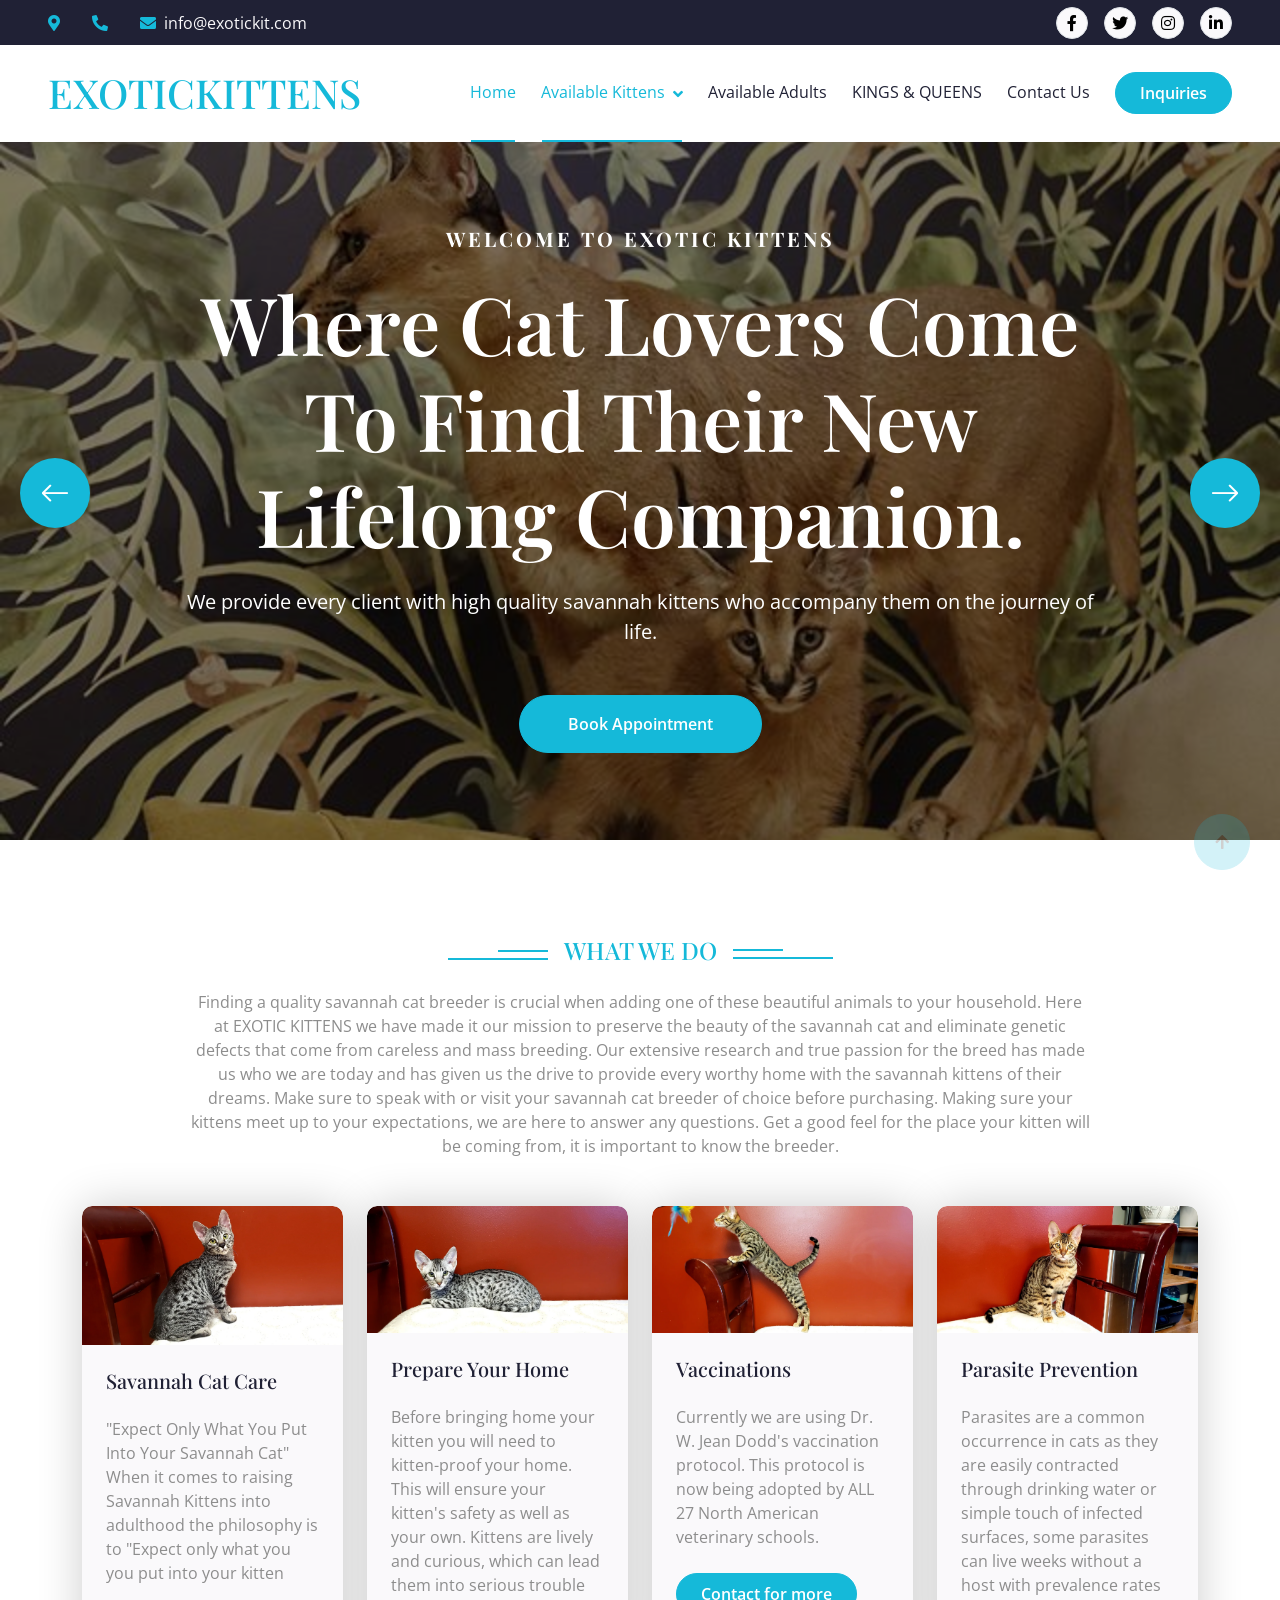
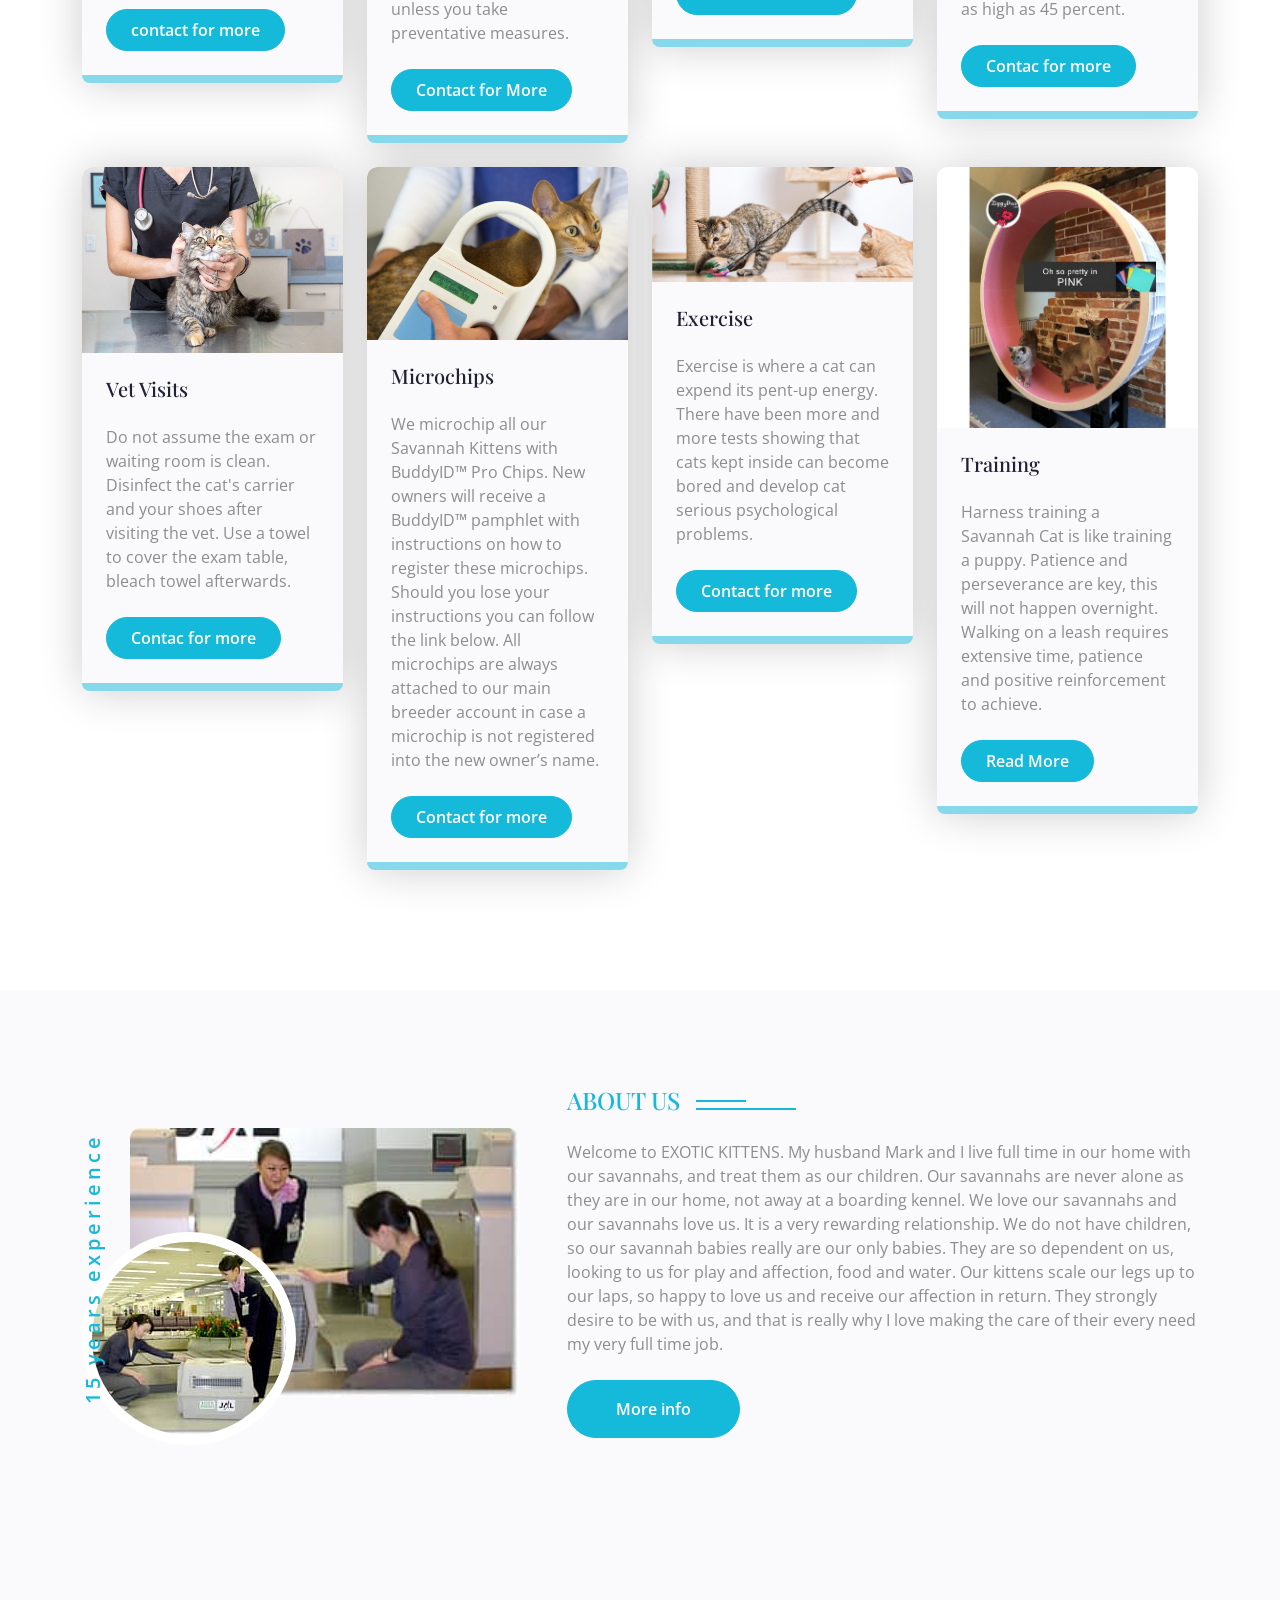
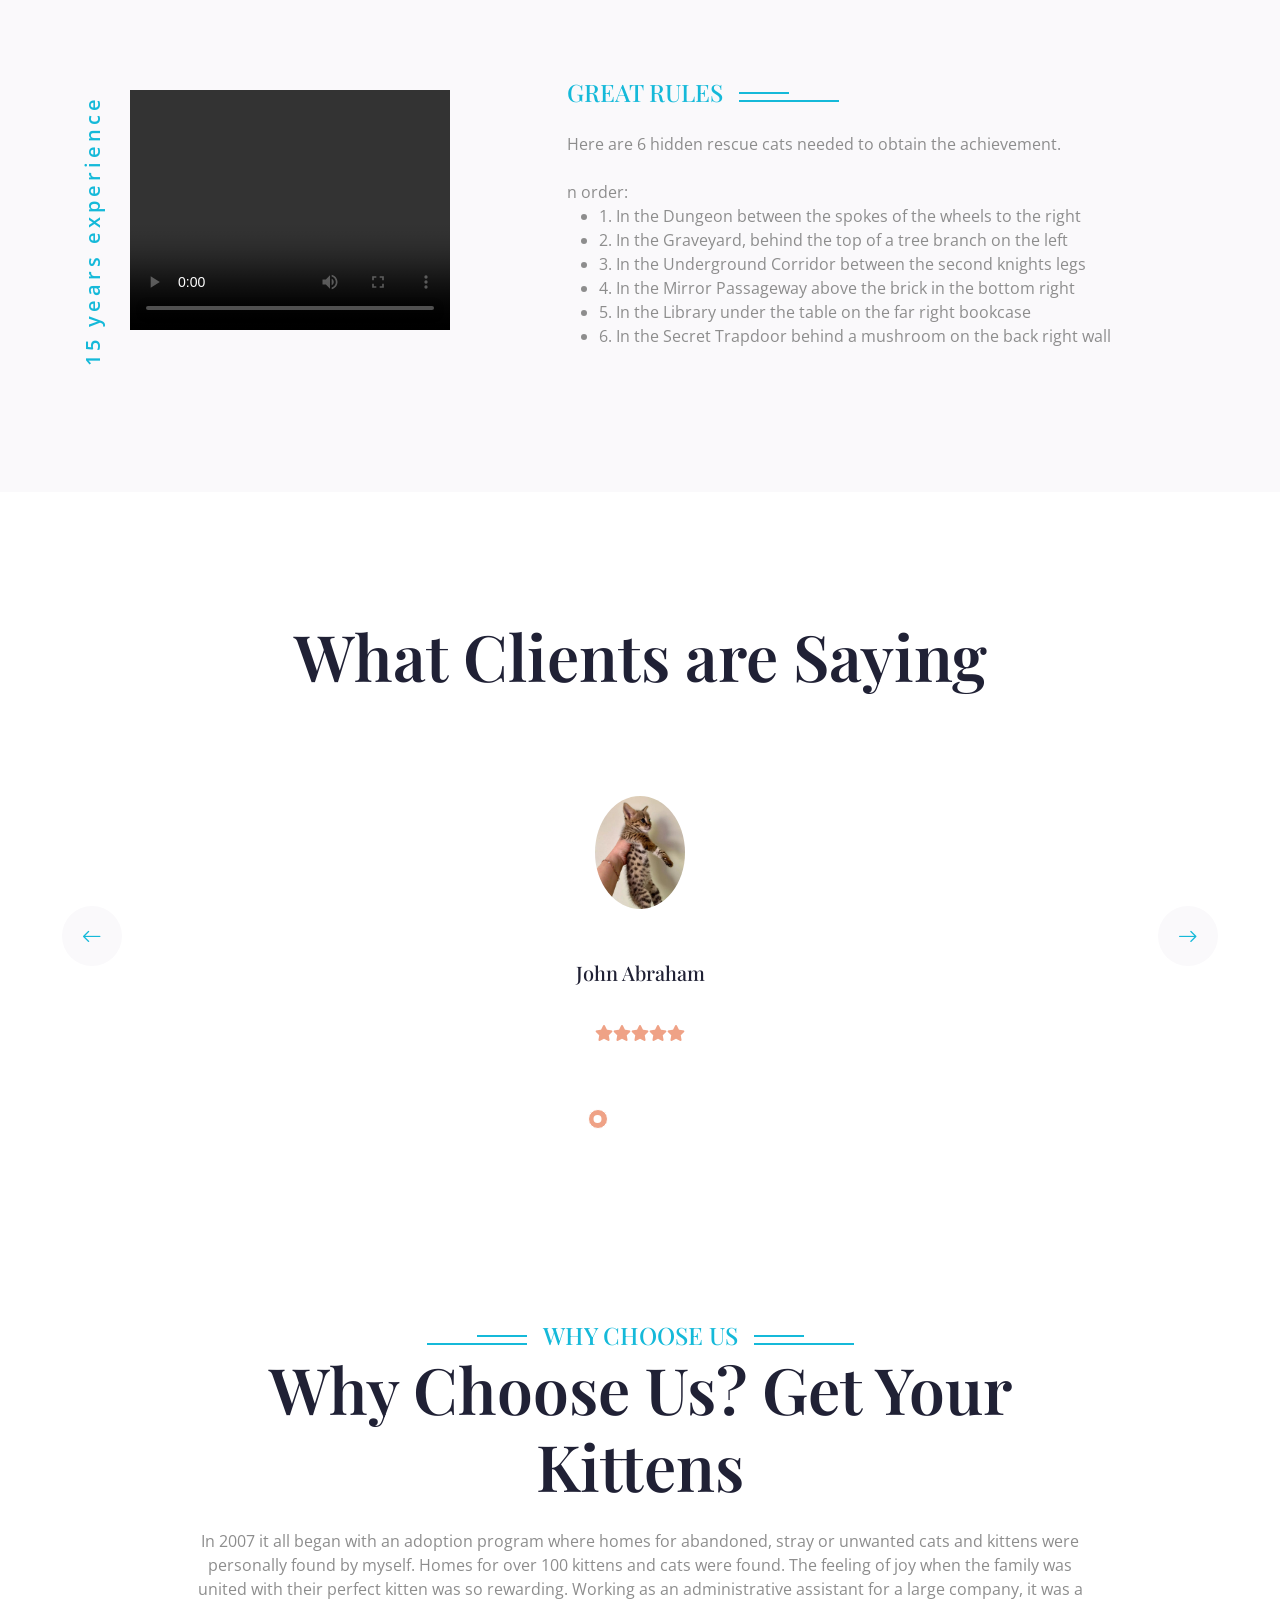
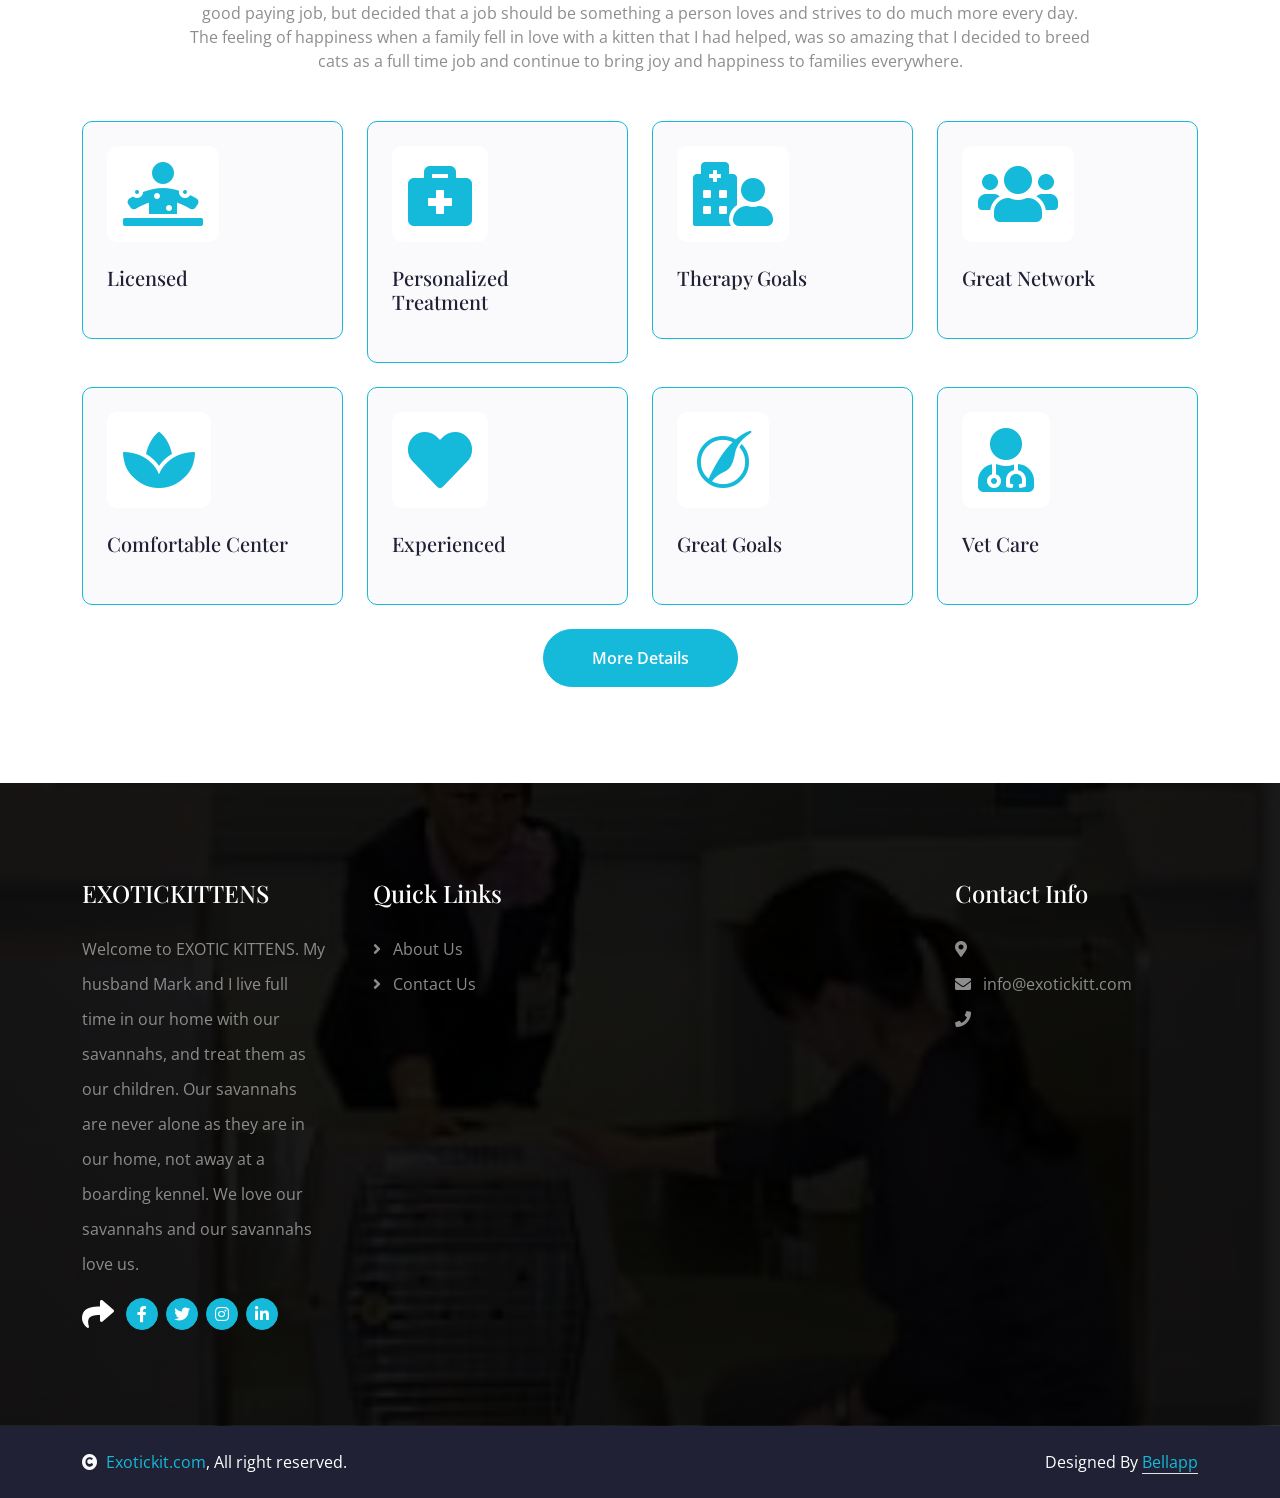
==== commit 5c07d92c: ".com changes" ====
--- a/index.html
+++ b/index.html
@@ -625,7 +625,7 @@
                         <div class="footer-item d-flex flex-column">
                             <h4 class="mb-4 text-white">Contact Info</h4>
                             <a href=""><i class="fa fa-map-marker-alt me-2"></i></a>
-                            <a href=""><i class="fas fa-envelope me-2"></i> info@exotickit.com</a>
+                            <a href=""><i class="fas fa-envelope me-2"></i> info@exotickitt.com</a>
                              
                             <a href=""><i class="fas fa-phone me-2"></i></a>
                            
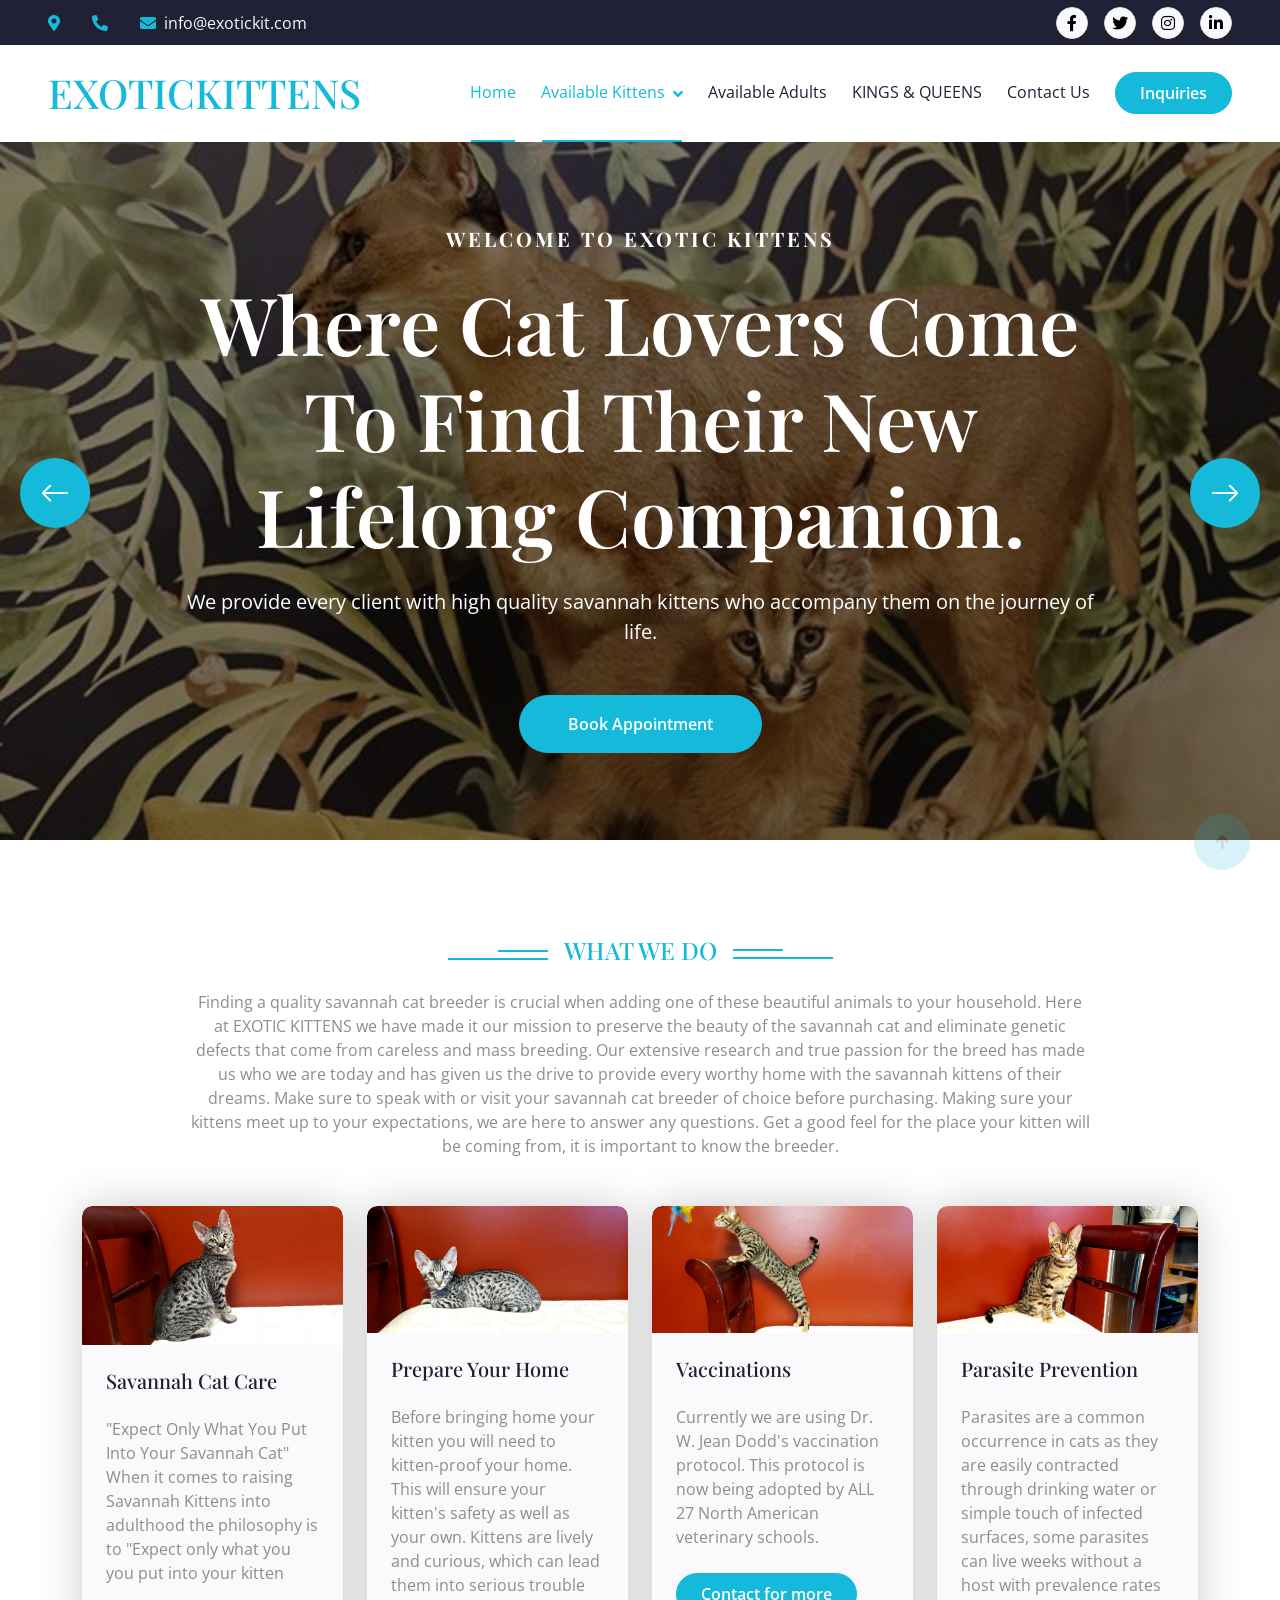
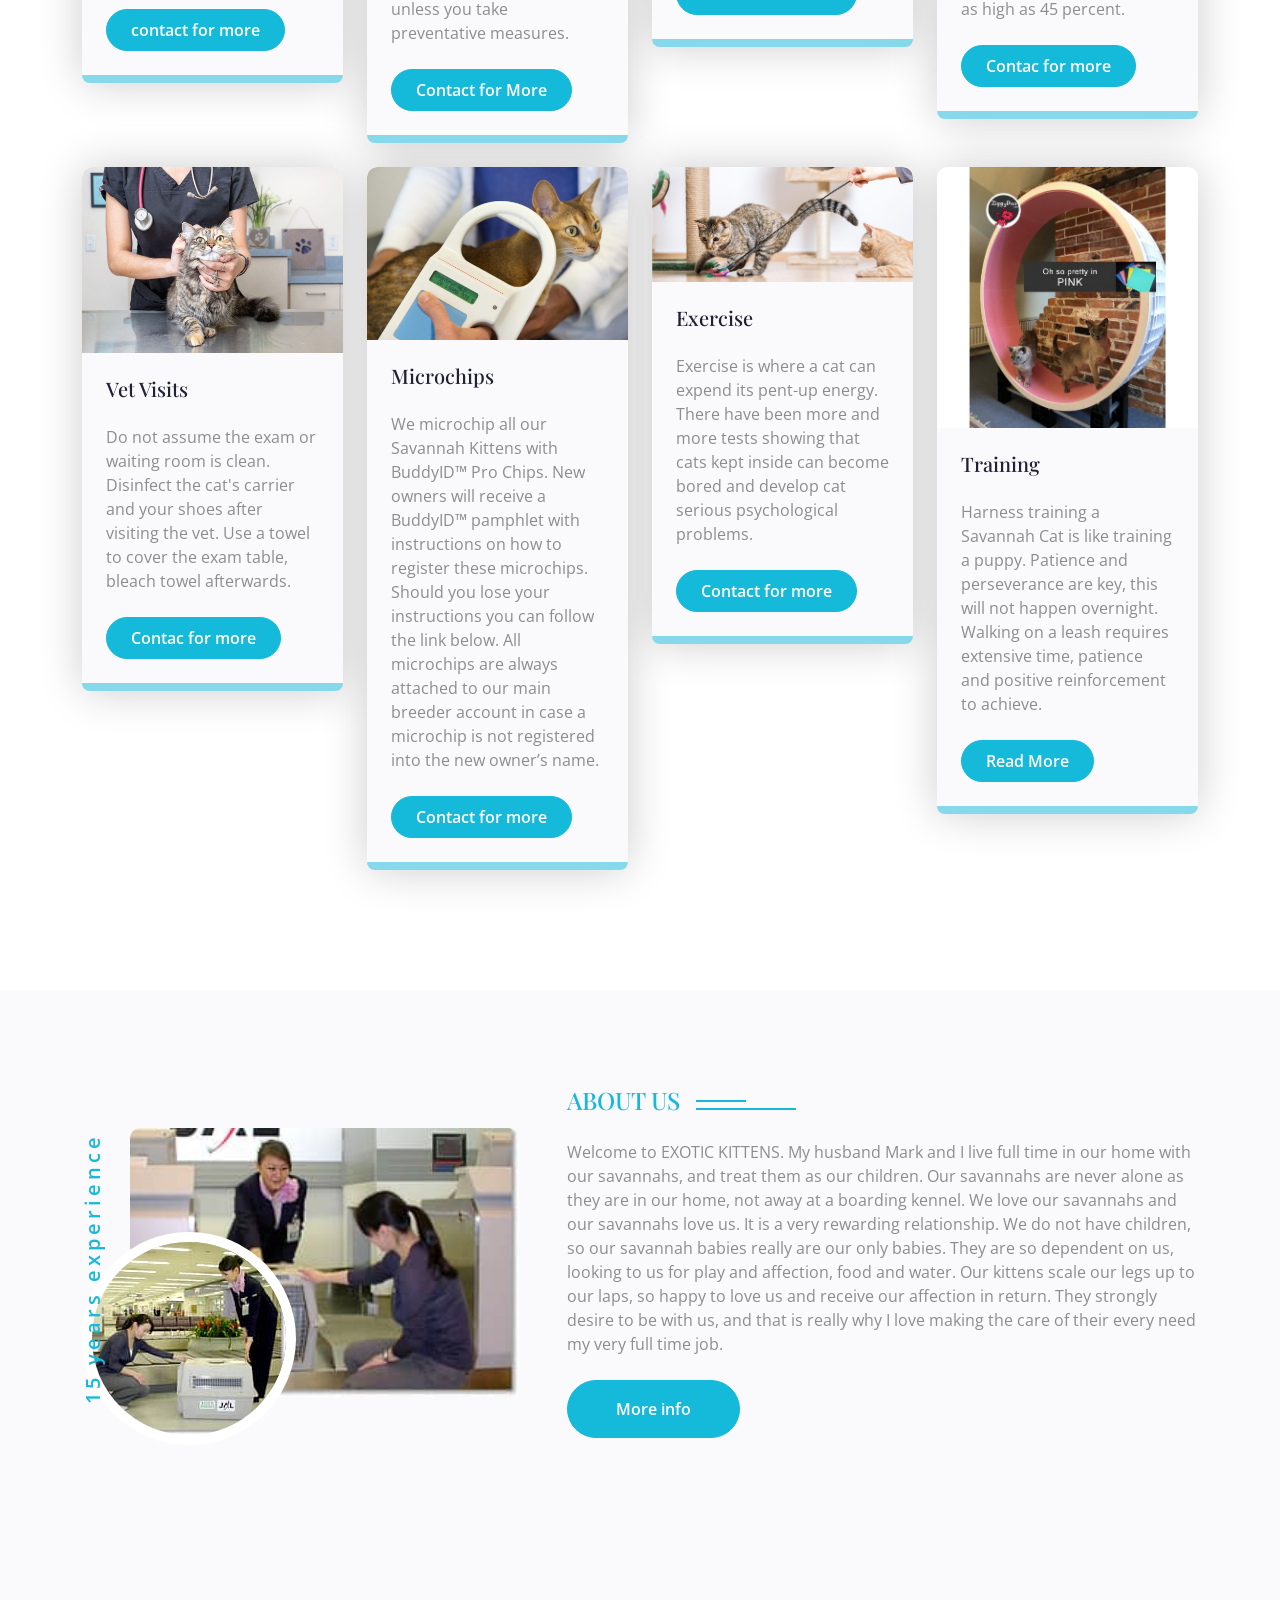
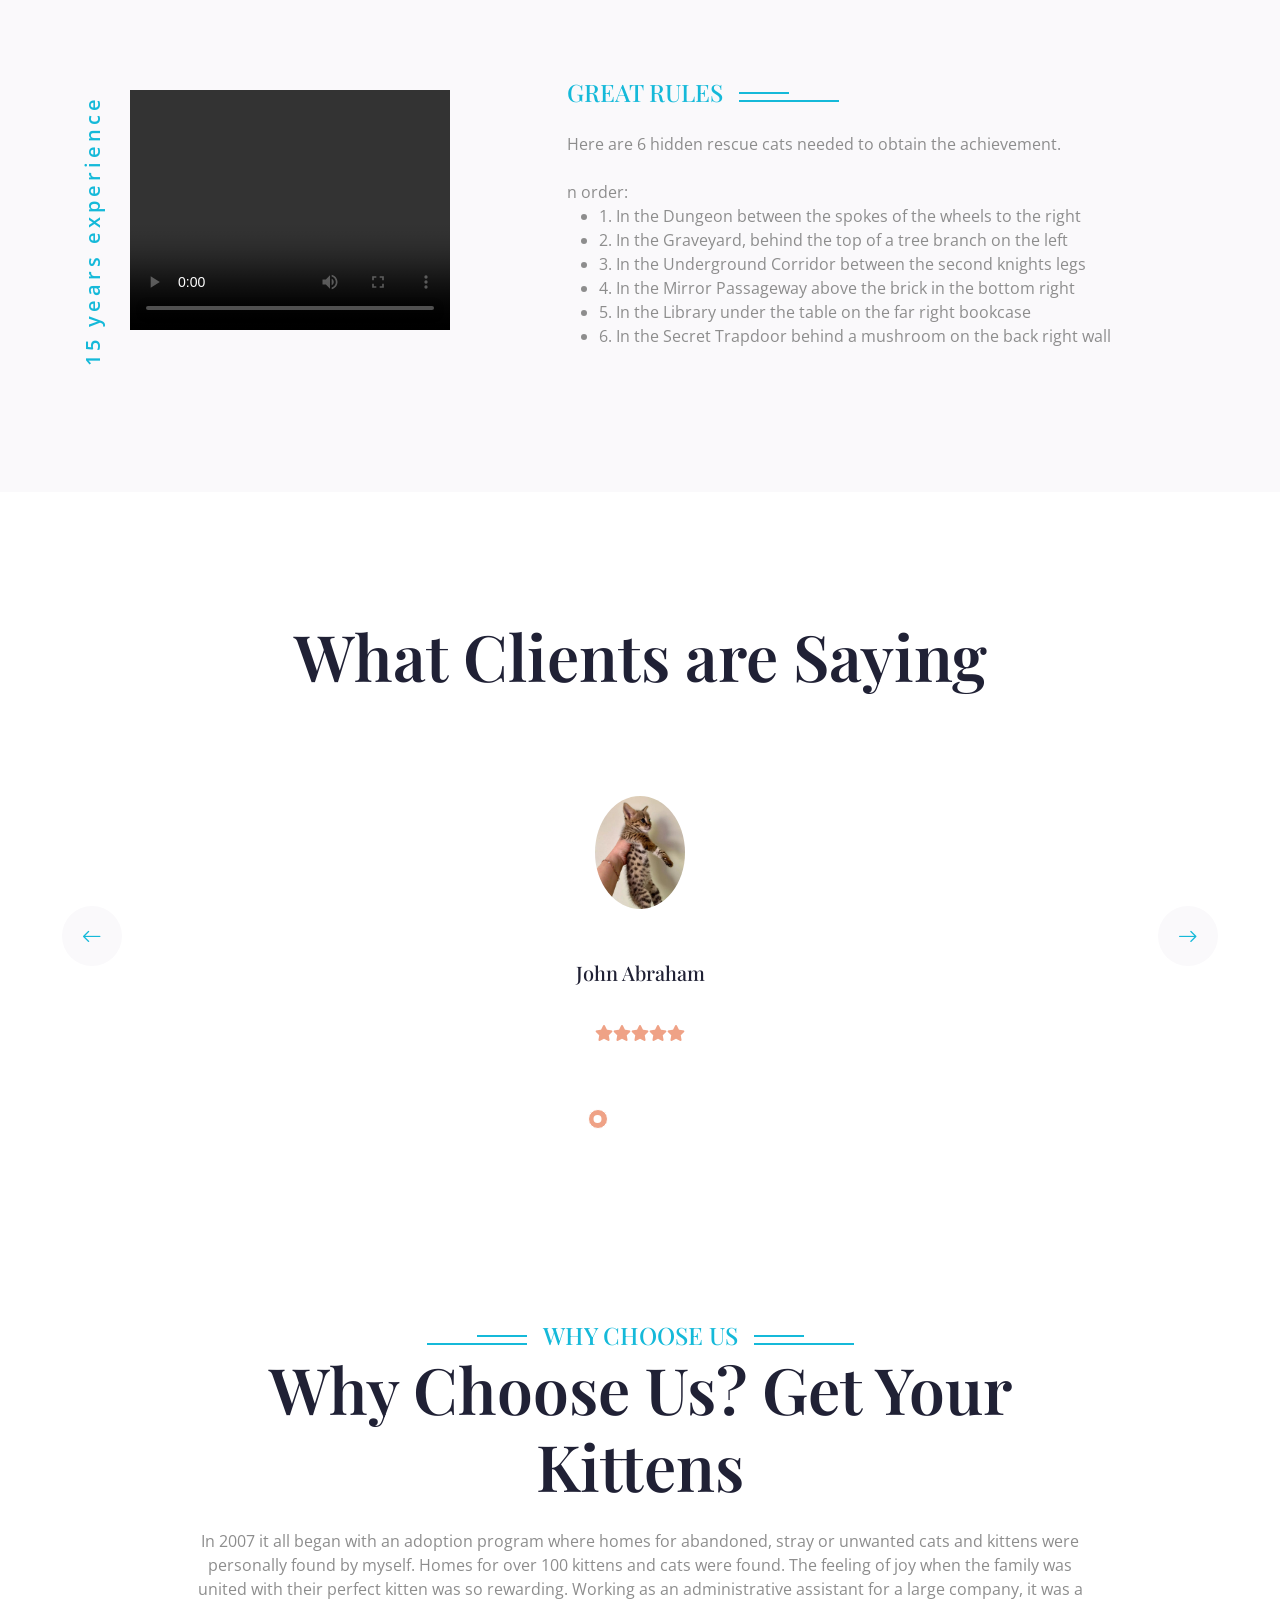
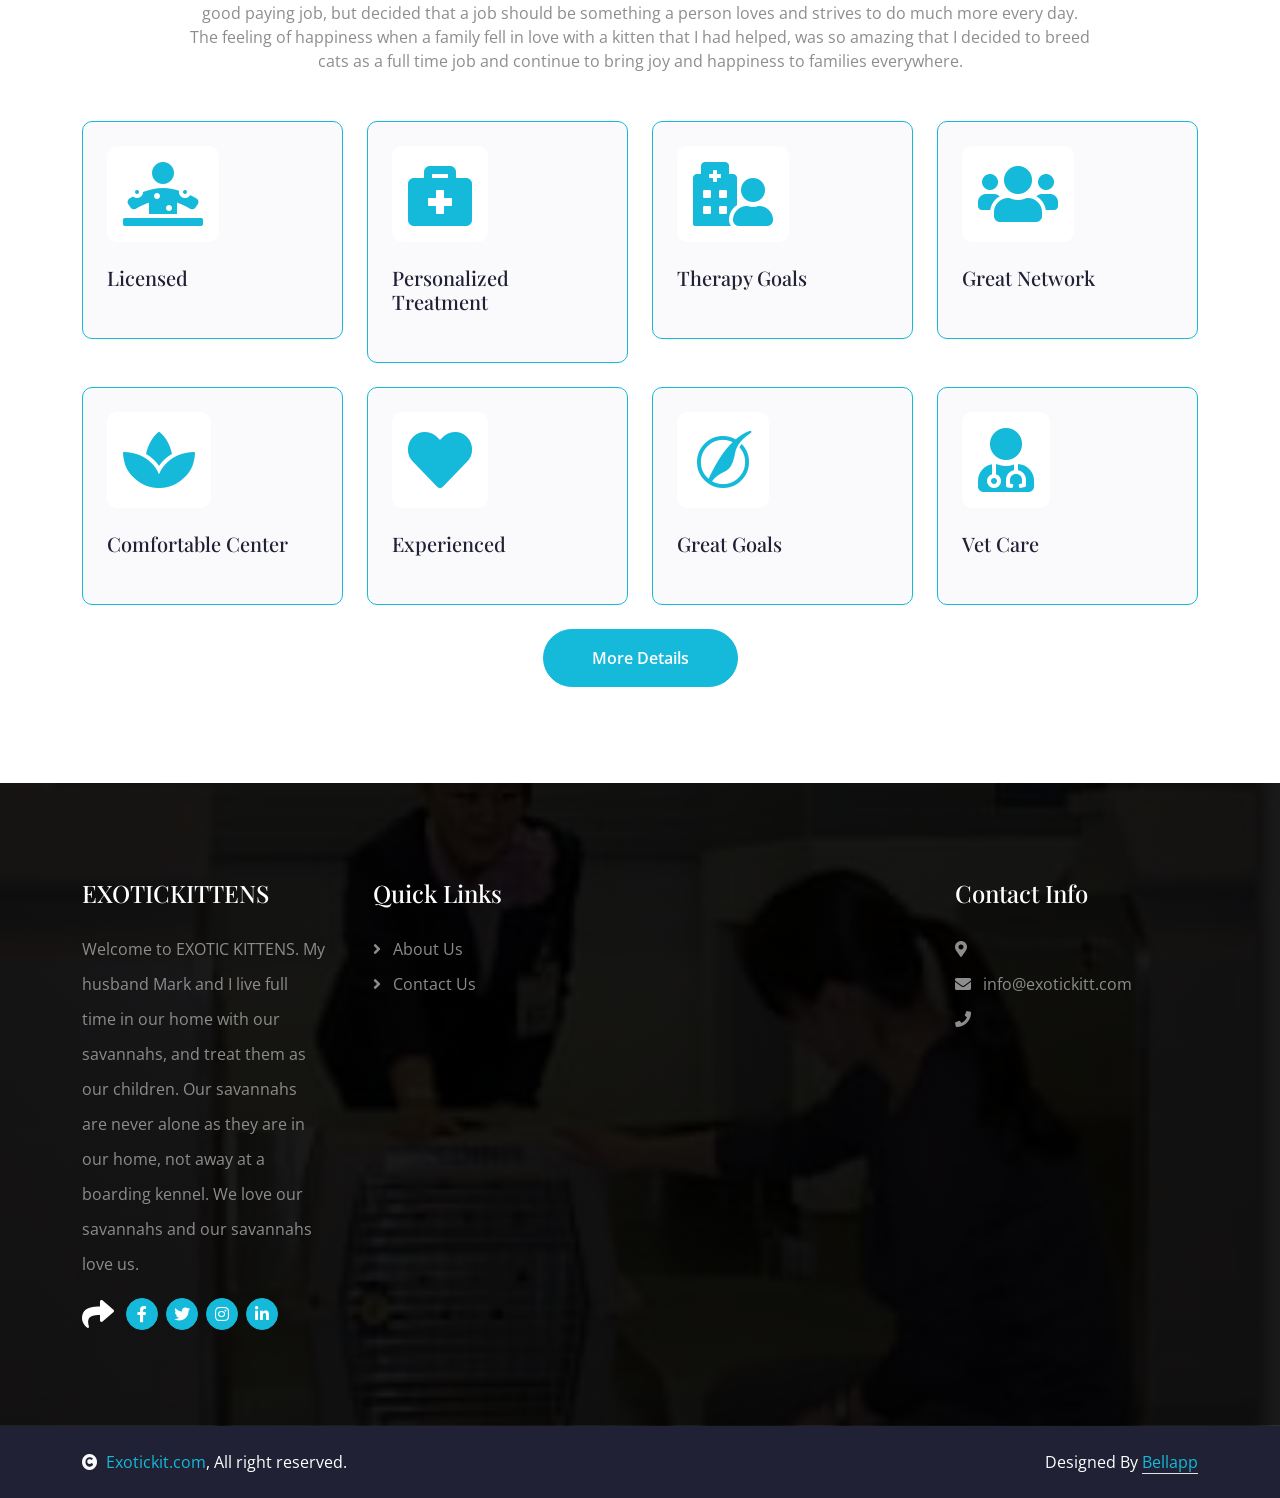
==== commit a4505b07: "contact and inquiry" ====
--- a/index.html
+++ b/index.html
@@ -588,7 +588,7 @@
 <!--      -->
 
 
-<script type="text/javascript" src="https://form.jotform.com/jsform/240666854377570"></script>
+<script type="text/javascript" src="https://form.jotform.com/jsform/240717084677565"></script>
         <!-- Footer Start -->
         <div class="container-fluid footer py-5 wow fadeIn" data-wow-delay="0.2s">
             <div class="container py-5">
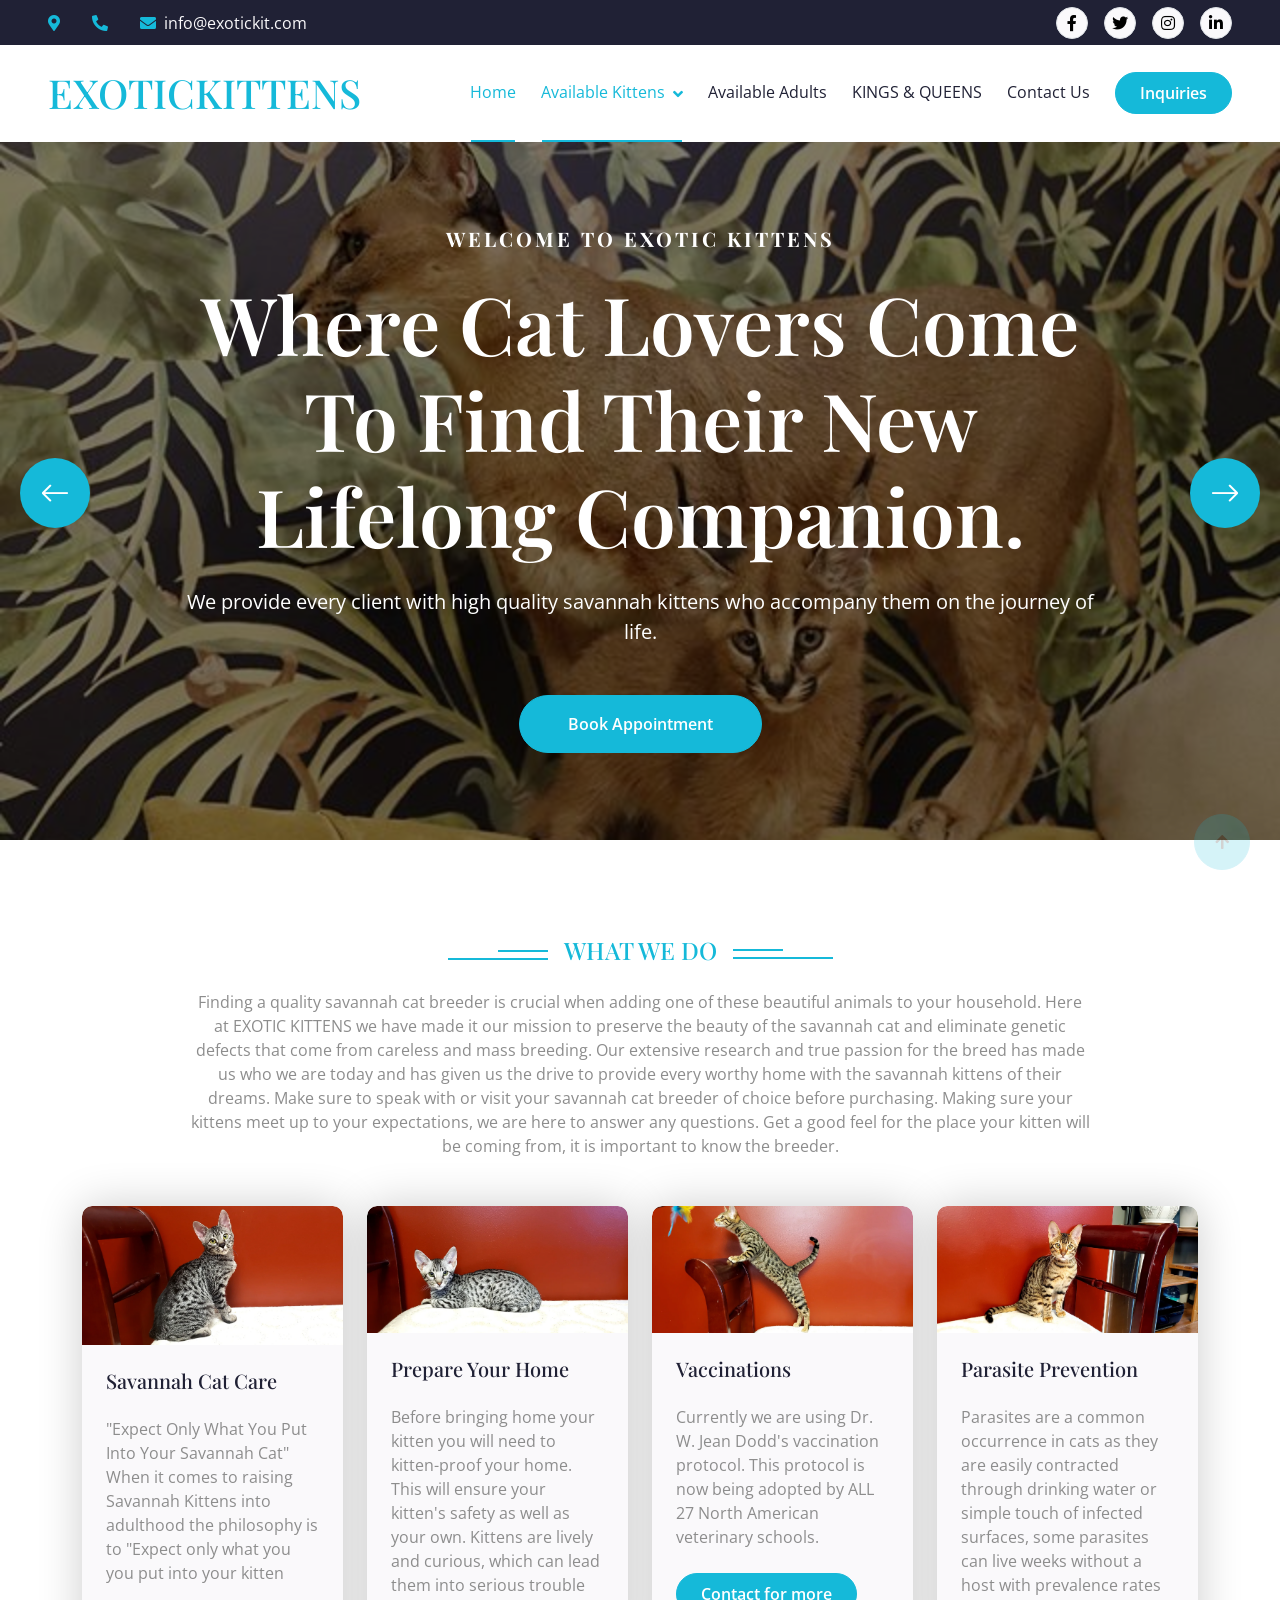
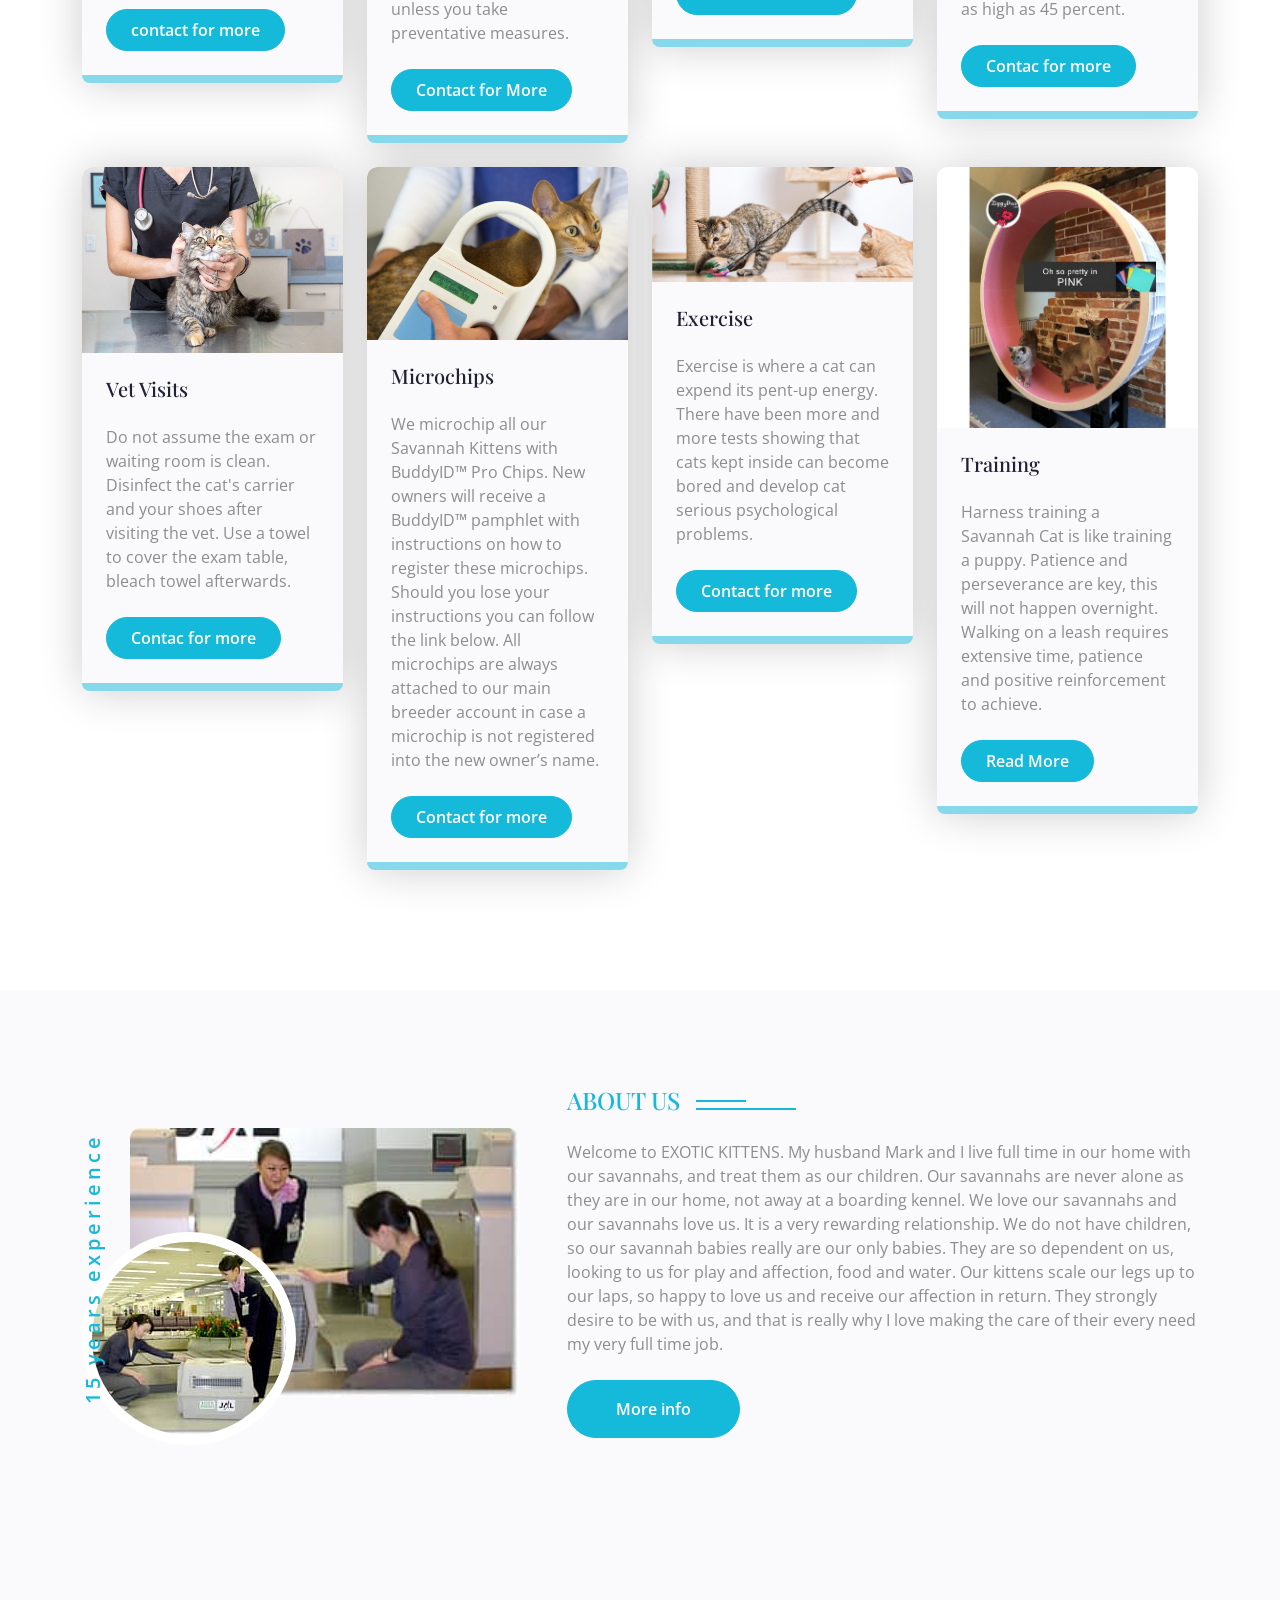
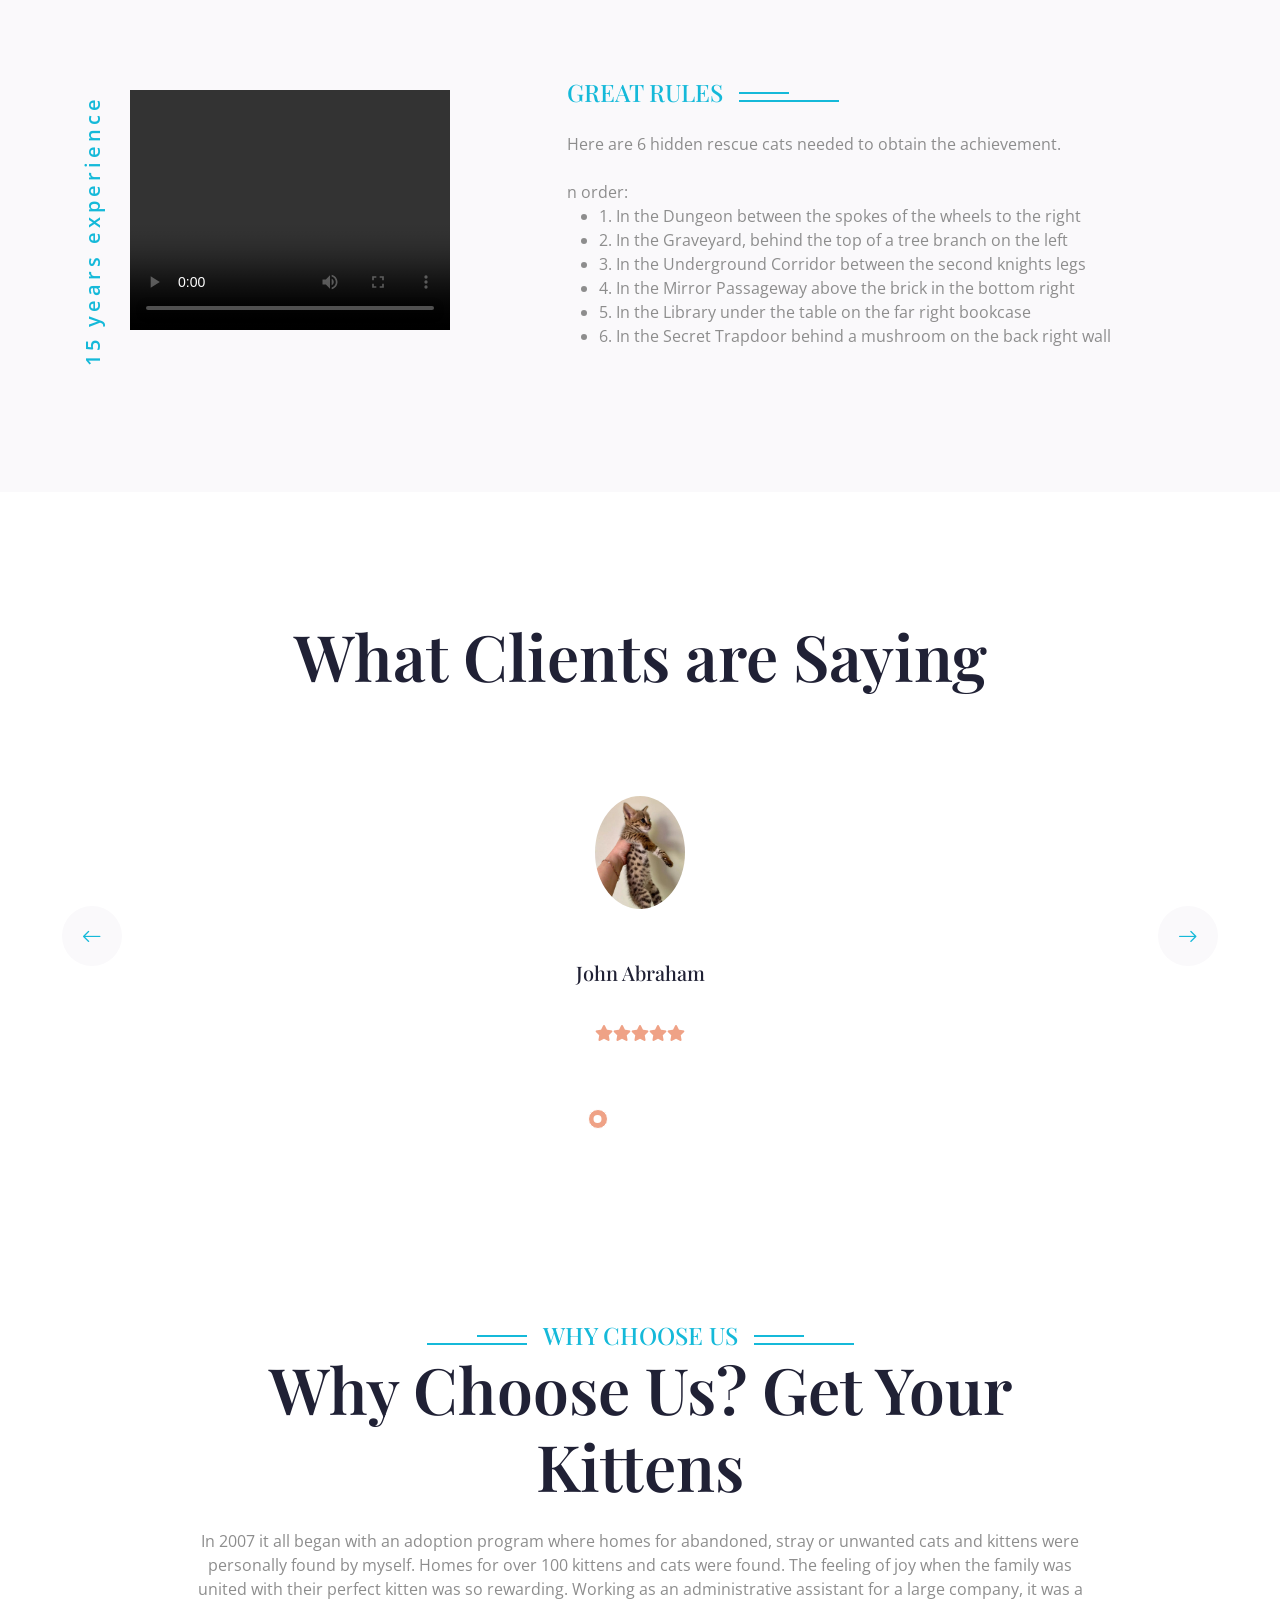
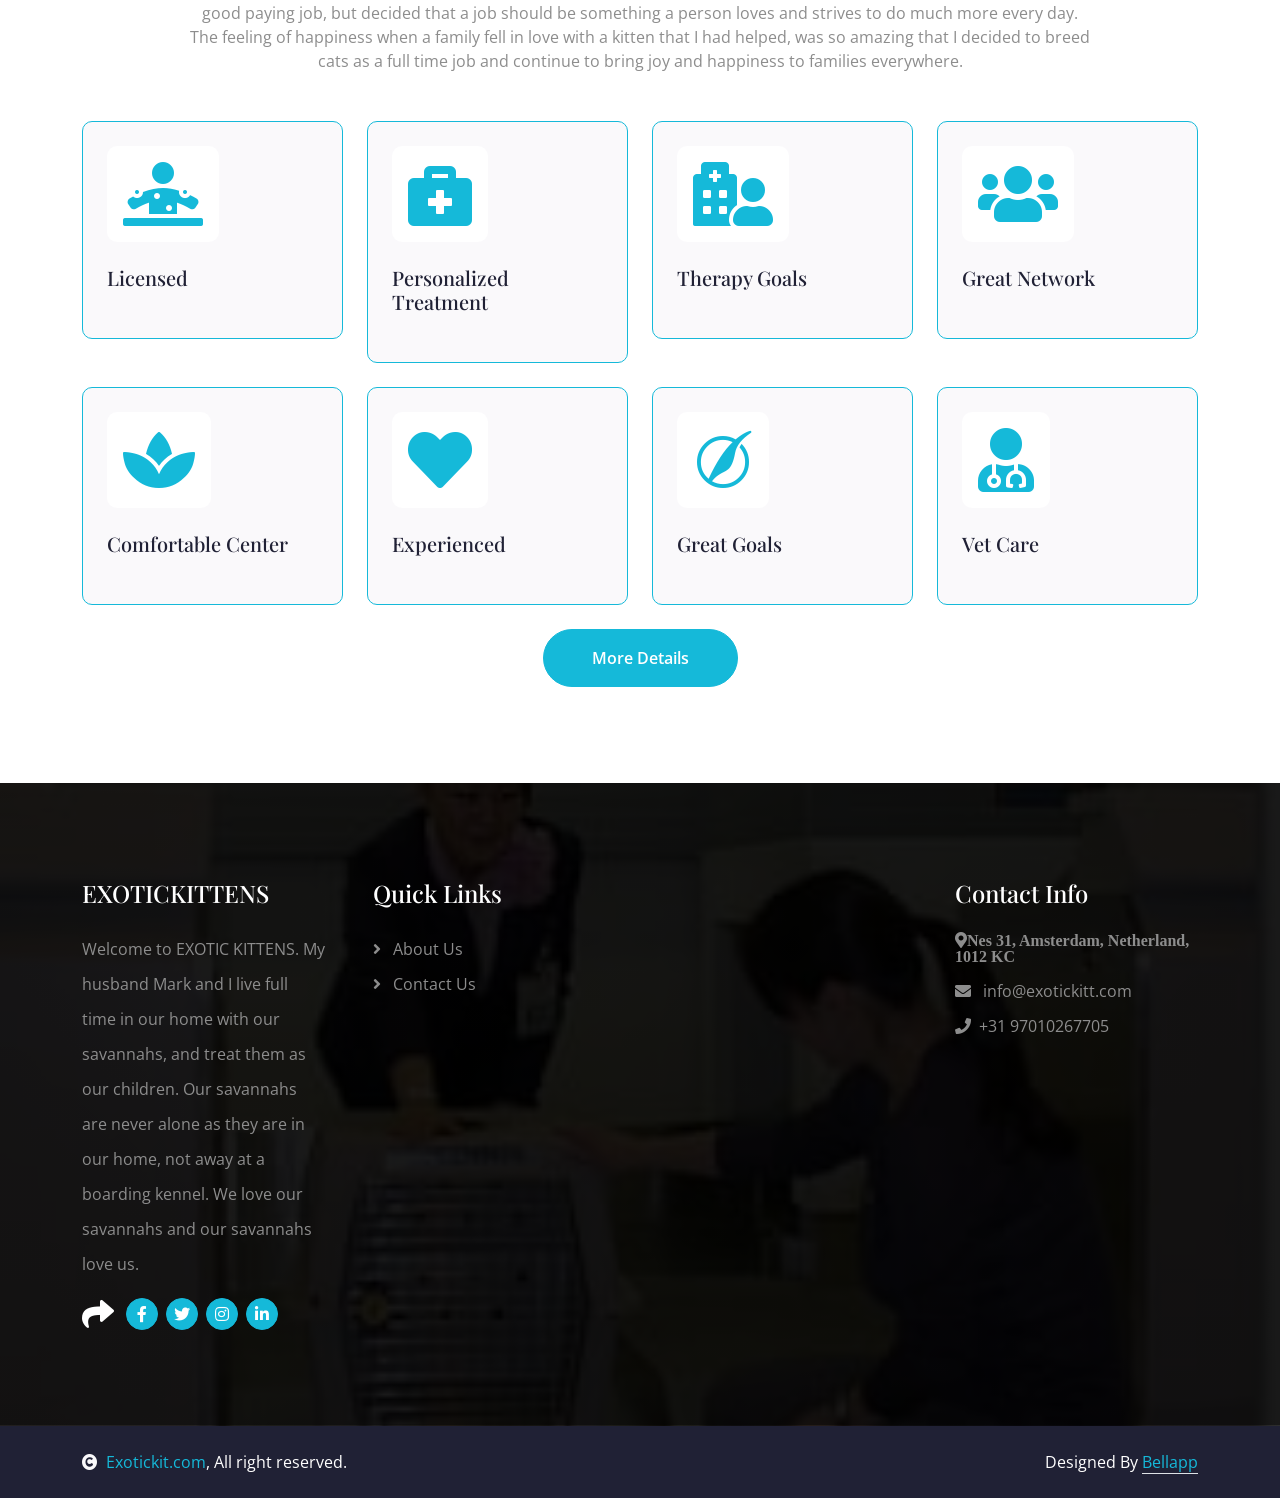
==== commit 6e0fbc7a: "changes made on address" ====
--- a/index.html
+++ b/index.html
@@ -589,6 +589,7 @@
 
 
 <script type="text/javascript" src="https://form.jotform.com/jsform/240717084677565"></script>
+
         <!-- Footer Start -->
         <div class="container-fluid footer py-5 wow fadeIn" data-wow-delay="0.2s">
             <div class="container py-5">
@@ -624,10 +625,10 @@
                     <div class="col-md-6 col-lg-6 col-xl-3">
                         <div class="footer-item d-flex flex-column">
                             <h4 class="mb-4 text-white">Contact Info</h4>
-                            <a href=""><i class="fa fa-map-marker-alt me-2"></i></a>
+                            <a href=""><i class="fa fa-map-marker-alt me-2">Nes 31, Amsterdam, Netherland, 1012 KC </i></a>
                             <a href=""><i class="fas fa-envelope me-2"></i> info@exotickitt.com</a>
                              
-                            <a href=""><i class="fas fa-phone me-2"></i></a>
+                            <a href=""><i class="fas fa-phone me-2"></i>+31 97010267705</a>
                            
                         </div>
                     </div>
